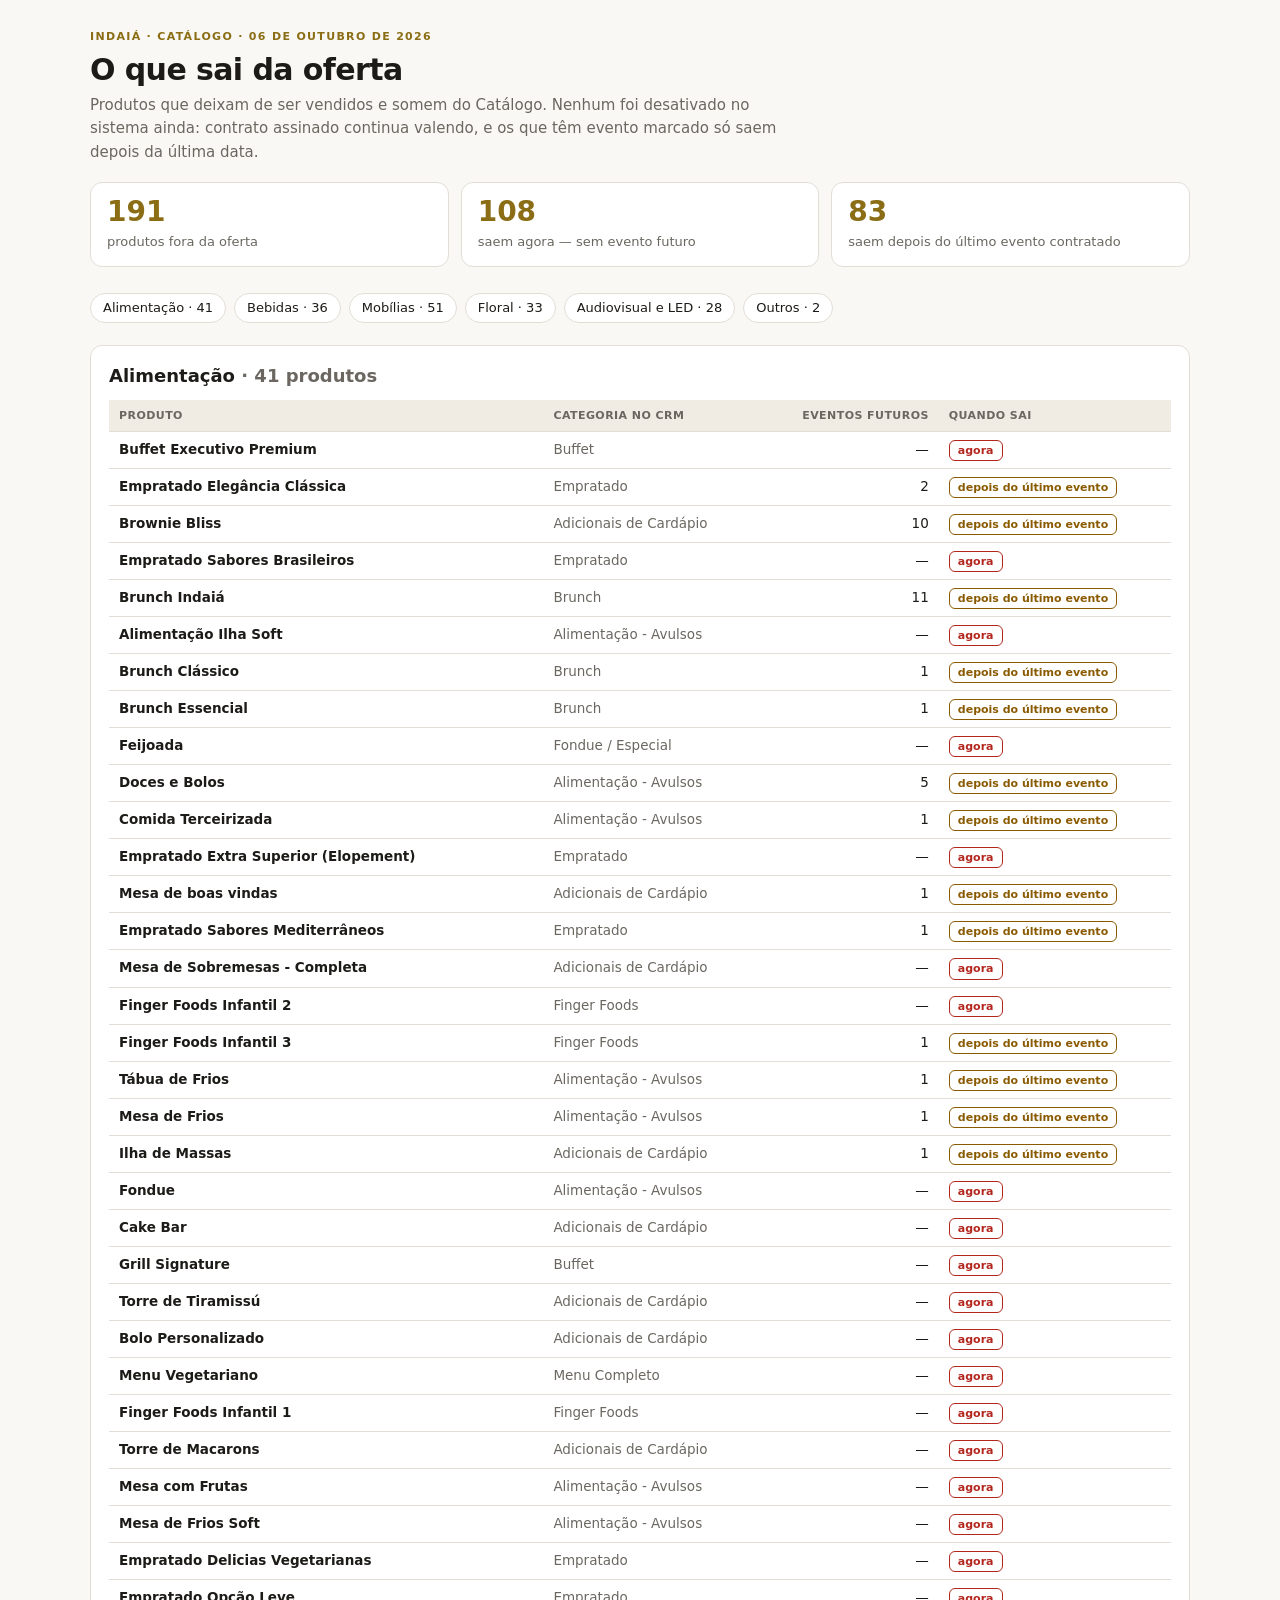
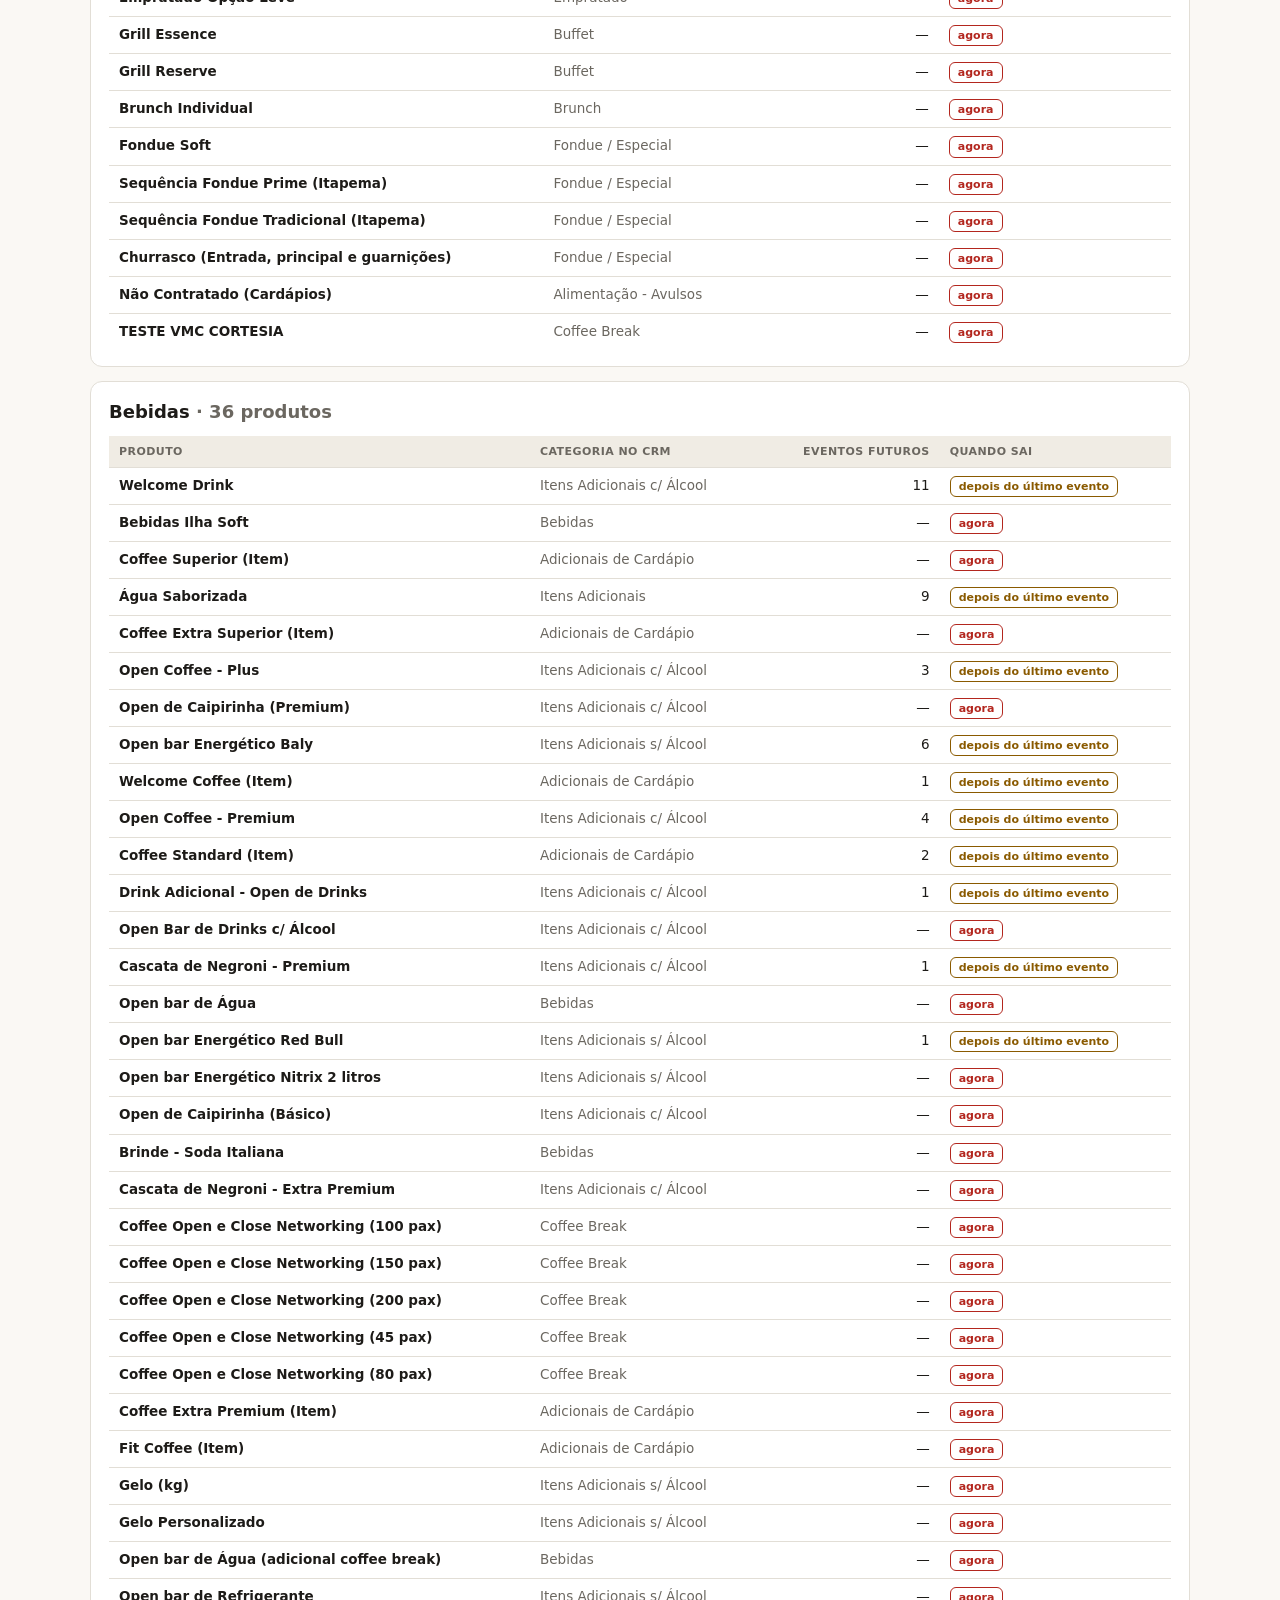
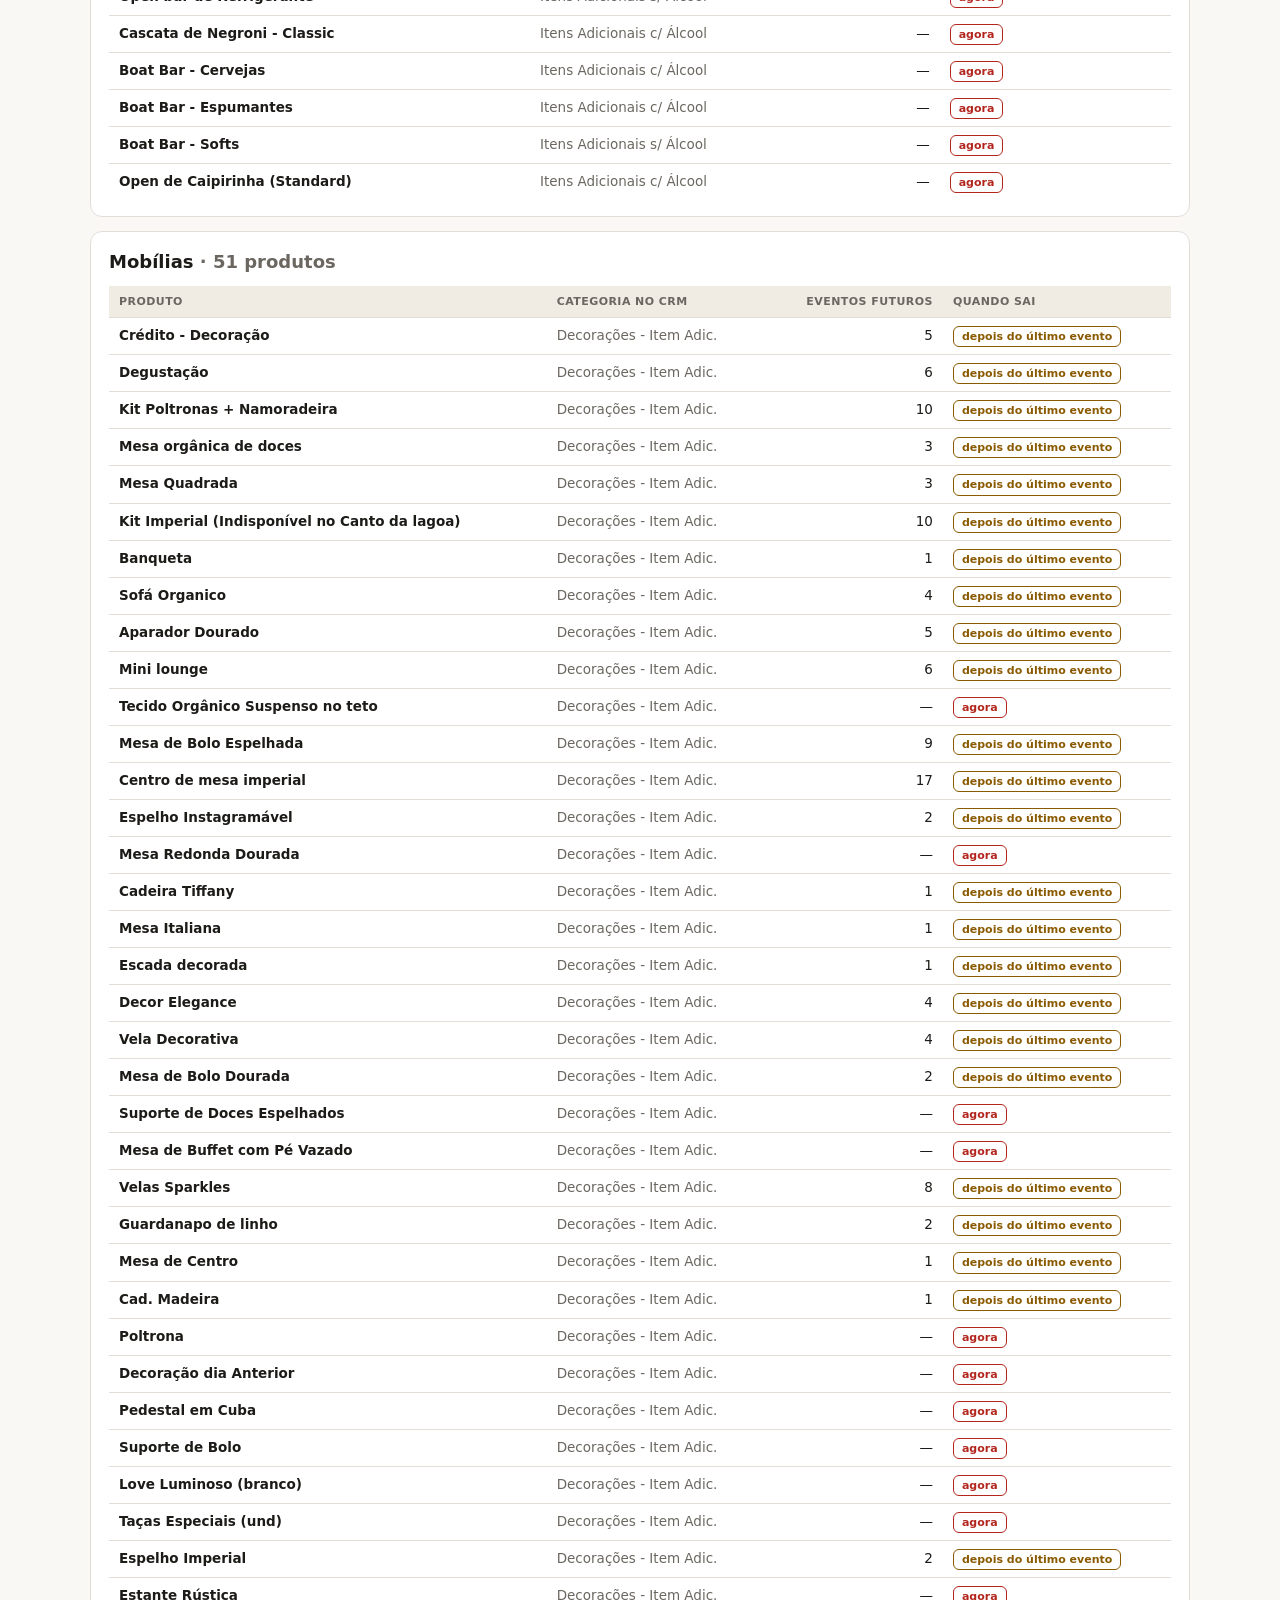
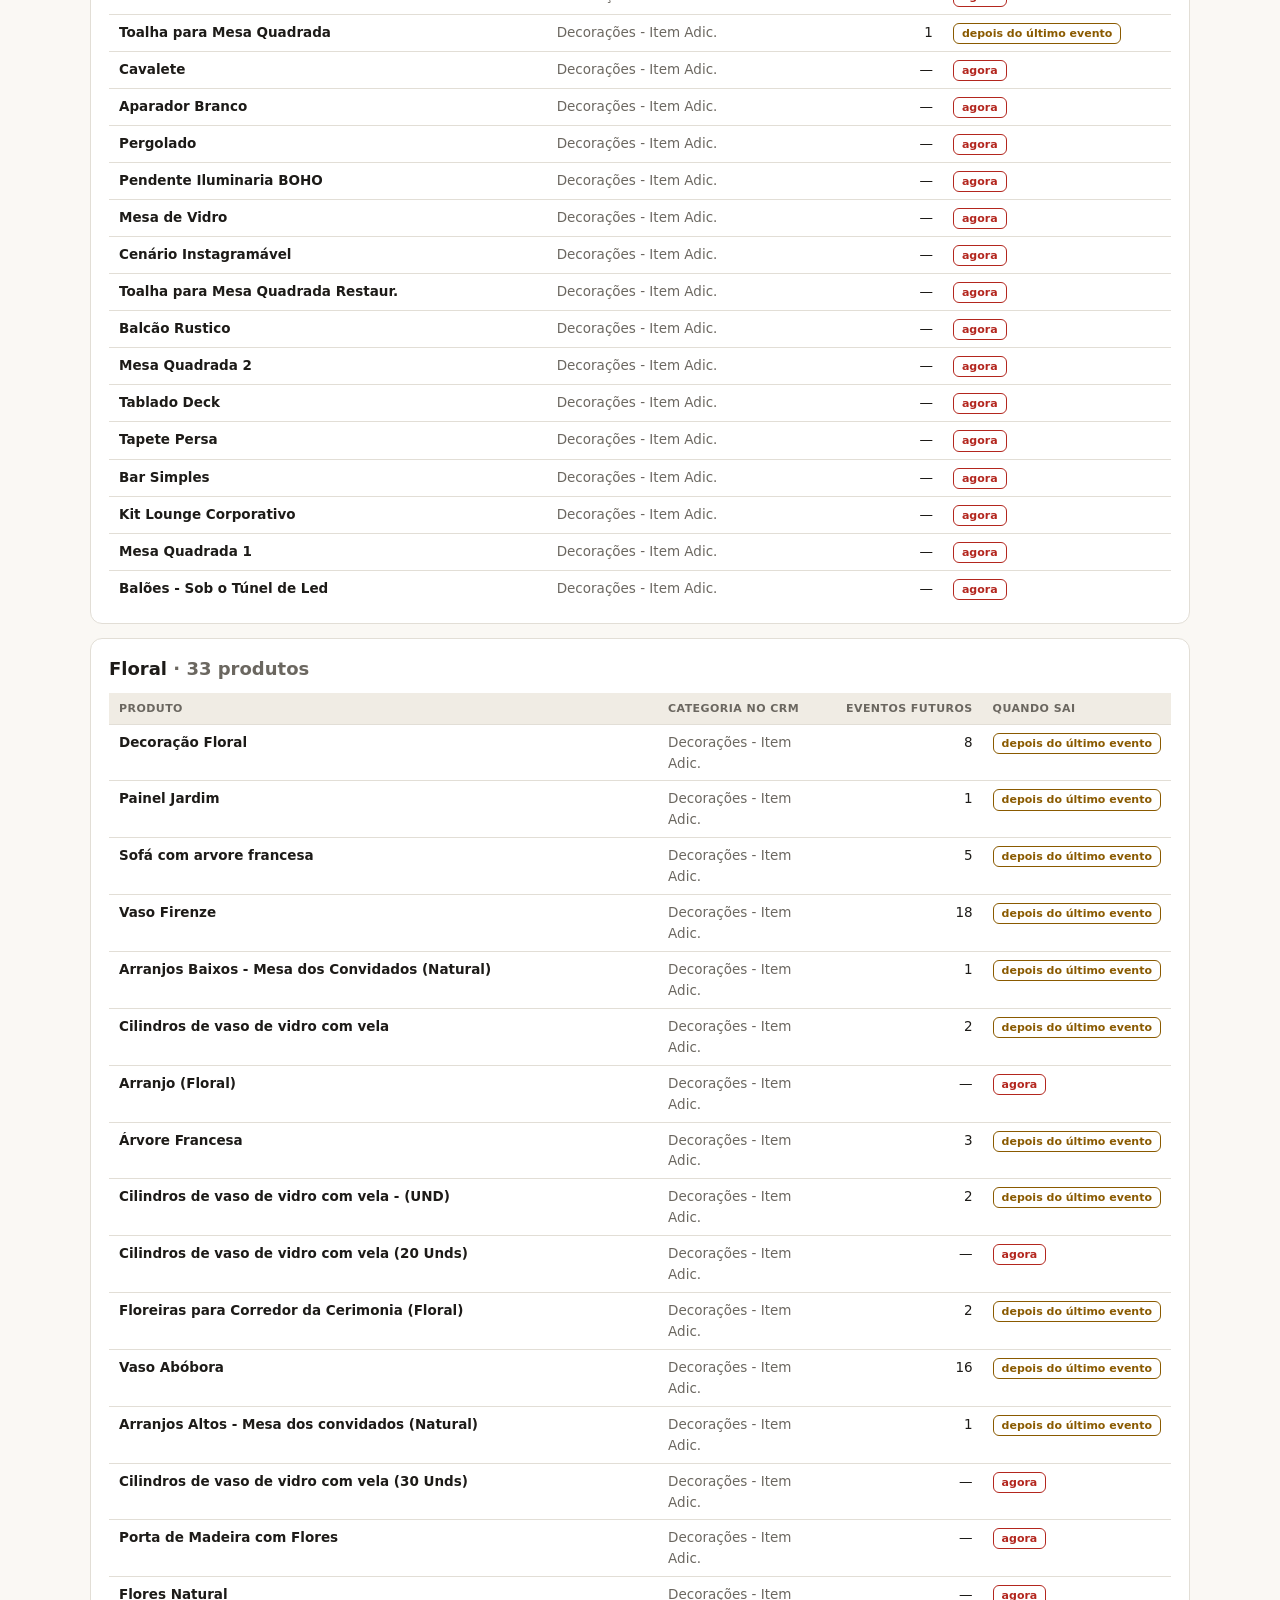
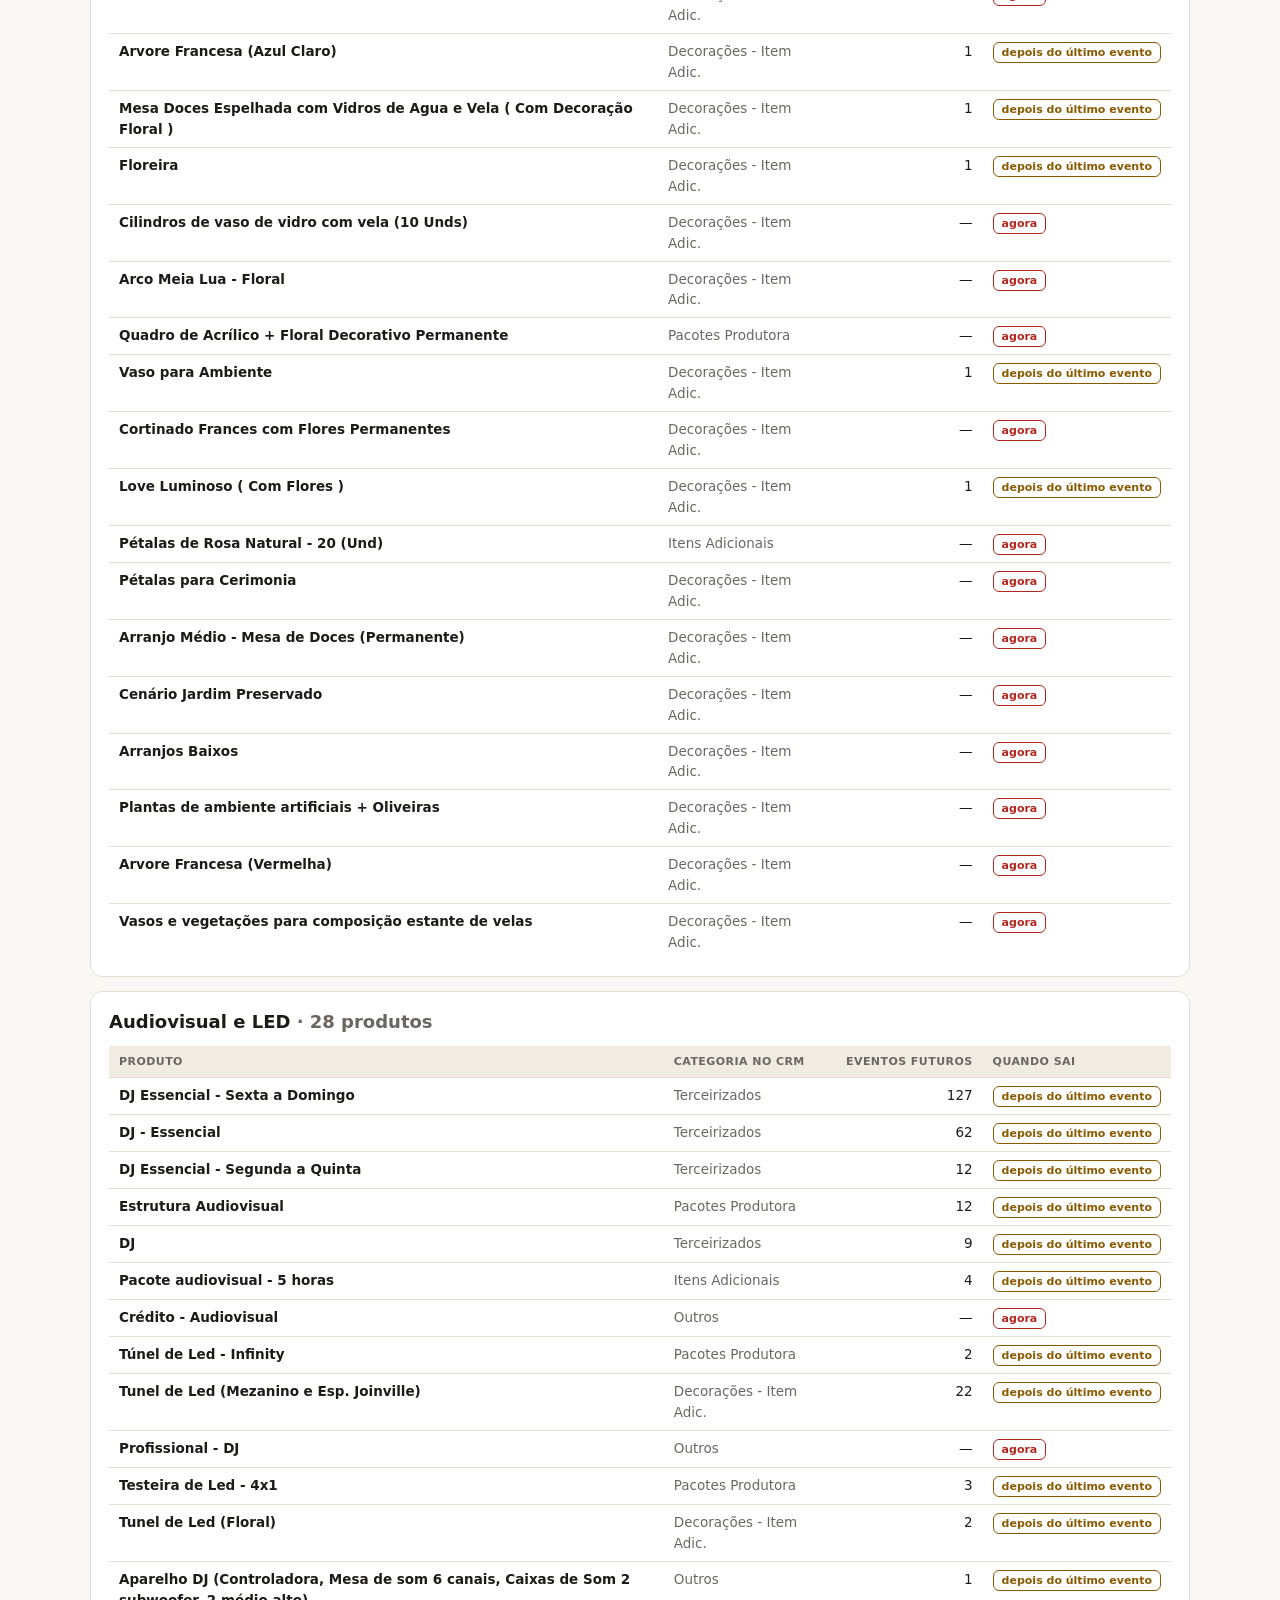
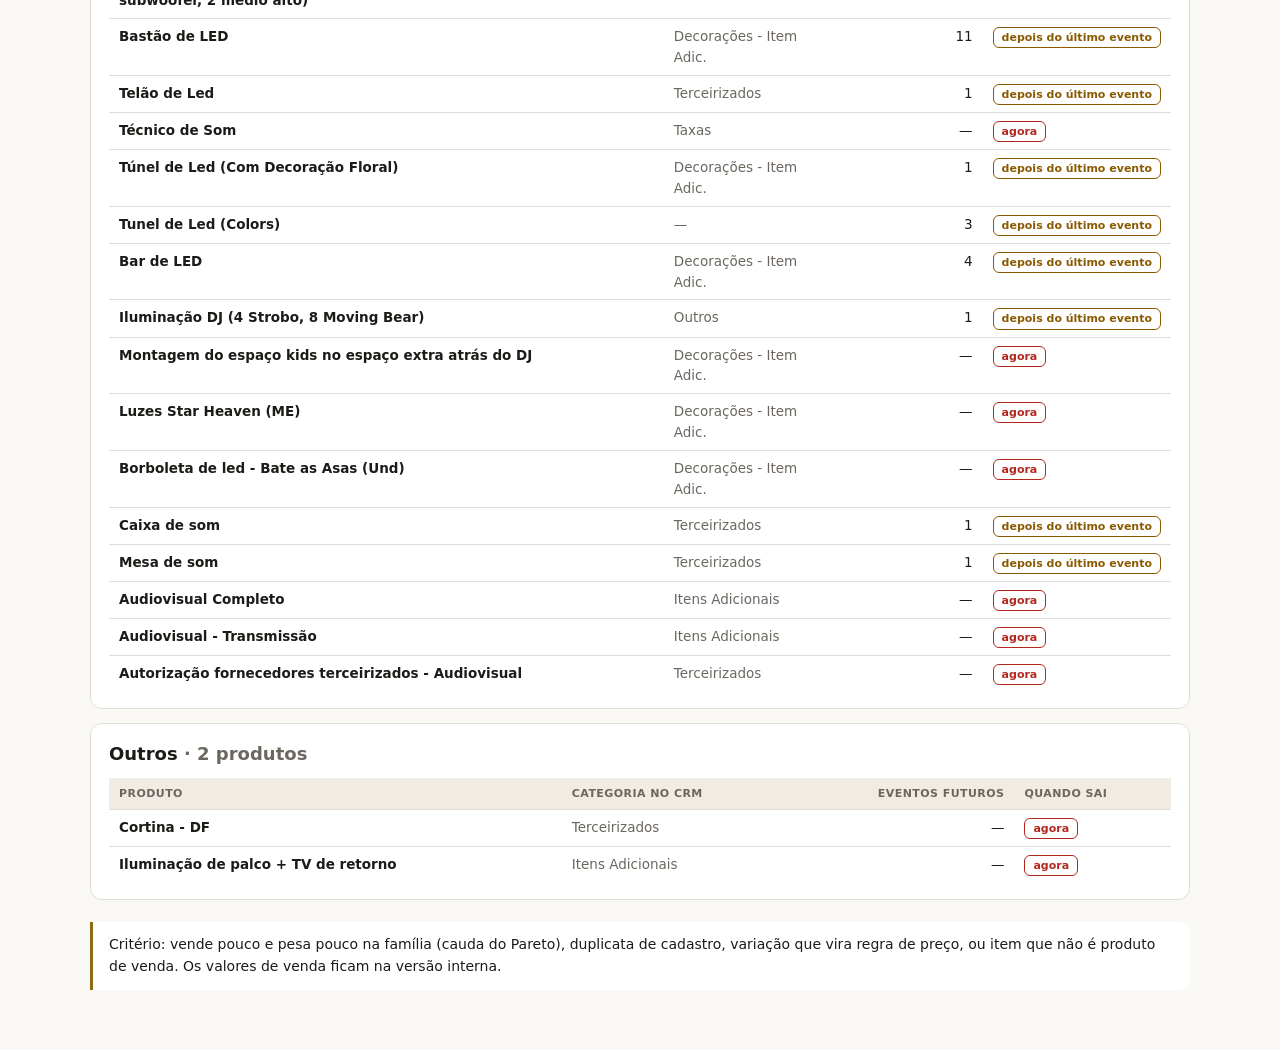
==== index.html @ bb63d17e "Redução do catálogo: lista pública dos produtos que saem da oferta Co-Authored-By: Claude Fable 5.1 " ====
<!doctype html><html lang="pt-BR"><head><meta charset="utf-8"><meta name="viewport" content="width=device-width, initial-scale=1">
<title>Redução do catálogo</title>
<meta name="description" content="Os produtos que saem da oferta do Indaiá, por família, com venda histórica e o momento da saída.">
<style>
*{box-sizing:border-box;margin:0;padding:0}
:root{--bg:#12100e;--card:#1c1a17;--ink:#f2efe9;--mute:#a49f96;--line:#33302b;--head:#252320;--ouro:#c9a227;--red:#f28b82;--amb:#f0c060}
@media (prefers-color-scheme: light){:root:not([data-theme="dark"]){--bg:#faf8f4;--card:#fff;--ink:#1d1b18;--mute:#6b6760;--line:#e2ded6;--head:#f0ece4;--ouro:#8a6d14;--red:#b3261e;--amb:#8a5a00}}
:root[data-theme="light"]{--bg:#faf8f4;--card:#fff;--ink:#1d1b18;--mute:#6b6760;--line:#e2ded6;--head:#f0ece4;--ouro:#8a6d14;--red:#b3261e;--amb:#8a5a00}
:root[data-theme="dark"]{--bg:#12100e;--card:#1c1a17;--ink:#f2efe9;--mute:#a49f96;--line:#33302b;--head:#252320;--ouro:#c9a227;--red:#f28b82;--amb:#f0c060}
body{background:var(--bg);color:var(--ink);font:15px/1.55 "Segoe UI",system-ui,sans-serif;padding:28px 16px 60px}
main{max-width:1100px;margin:0 auto}
.tag{font-size:11px;font-weight:700;letter-spacing:.12em;text-transform:uppercase;color:var(--ouro);margin-bottom:8px}
h1{font-size:30px;line-height:1.1;letter-spacing:-.02em;margin-bottom:8px}
h2{font-size:18px;margin:0 0 10px}
.sub,.mute{color:var(--mute)}.sub{font-size:15px;max-width:72ch;margin-bottom:18px}
.kpis{display:grid;gap:12px;grid-template-columns:repeat(auto-fit,minmax(160px,1fr));margin:18px 0 26px}
.kpi{background:var(--card);border:1px solid var(--line);border-radius:12px;padding:14px 16px}
.kpi .n{font-size:28px;font-weight:700;line-height:1.1;color:var(--ouro)}.kpi p{font-size:13px;color:var(--mute);margin-top:4px}
.indice{display:flex;flex-wrap:wrap;gap:8px;margin-bottom:22px}
.indice a{color:var(--ink);text-decoration:none;font-size:13px;border:1px solid var(--line);border-radius:999px;padding:4px 12px;background:var(--card)}
.indice a:hover{border-color:var(--ouro)}
.bloco{background:var(--card);border:1px solid var(--line);border-radius:12px;padding:16px 18px;margin:14px 0}
.wrap{overflow-x:auto}
table{border-collapse:collapse;width:100%;font-size:13.5px}
th,td{text-align:left;padding:7px 10px;border-bottom:1px solid var(--line);vertical-align:top}
th{background:var(--head);font-size:11px;letter-spacing:.04em;text-transform:uppercase;color:var(--mute);white-space:nowrap}
tr:last-child td{border-bottom:0}
td.n,th.n{text-align:right;font-variant-numeric:tabular-nums;white-space:nowrap}
.t{display:inline-block;font-size:11px;font-weight:700;padding:1px 8px;border-radius:6px;border:1px solid;white-space:nowrap}
.t.red{color:var(--red);border-color:var(--red)}.t.amb{color:var(--amb);border-color:var(--amb)}
.nota{margin-top:22px;padding:12px 16px;border-left:3px solid var(--ouro);background:var(--card);border-radius:0 10px 10px 0;font-size:14px}
</style></head><body><main>
<div class="tag">Indaiá · Catálogo · 06 de outubro de 2026</div>
<h1>O que sai da oferta</h1>
<p class="sub">Produtos que deixam de ser vendidos e somem do Catálogo. Nenhum foi desativado no sistema ainda: contrato assinado continua valendo, e os que têm evento marcado só saem depois da última data.</p>
<div class="kpis">
  <div class="kpi"><div class="n">191</div><p>produtos fora da oferta</p></div>
  <div class="kpi"><div class="n">108</div><p>saem agora — sem evento futuro</p></div>
  <div class="kpi"><div class="n">83</div><p>saem depois do último evento contratado</p></div>
</div>
<div class="indice"><a href="#alimentacao">Alimentação · 41</a><a href="#bebidas">Bebidas · 36</a><a href="#mobilias">Mobílias · 51</a><a href="#floral">Floral · 33</a><a href="#audiovisual-e-led">Audiovisual e LED · 28</a><a href="#outros">Outros · 2</a></div>
<section class="bloco" id="alimentacao">
    <h2>Alimentação <span class="mute">· 41 produtos</span></h2>
    <div class="wrap"><table><thead><tr><th>Produto</th><th>Categoria no CRM</th><th class="n">Eventos futuros</th><th>Quando sai</th></tr></thead><tbody>
    <tr><td><b>Buffet Executivo Premium</b></td><td class="mute">Buffet</td><td class="n">—</td><td><span class="t red">agora</span></td></tr><tr><td><b>Empratado Elegância Clássica</b></td><td class="mute">Empratado</td><td class="n">2</td><td><span class="t amb">depois do último evento</span></td></tr><tr><td><b>Brownie Bliss</b></td><td class="mute">Adicionais de Cardápio</td><td class="n">10</td><td><span class="t amb">depois do último evento</span></td></tr><tr><td><b>Empratado Sabores Brasileiros</b></td><td class="mute">Empratado</td><td class="n">—</td><td><span class="t red">agora</span></td></tr><tr><td><b>Brunch Indaiá</b></td><td class="mute">Brunch</td><td class="n">11</td><td><span class="t amb">depois do último evento</span></td></tr><tr><td><b>Alimentação Ilha Soft</b></td><td class="mute">Alimentação - Avulsos</td><td class="n">—</td><td><span class="t red">agora</span></td></tr><tr><td><b>Brunch Clássico</b></td><td class="mute">Brunch</td><td class="n">1</td><td><span class="t amb">depois do último evento</span></td></tr><tr><td><b>Brunch Essencial</b></td><td class="mute">Brunch</td><td class="n">1</td><td><span class="t amb">depois do último evento</span></td></tr><tr><td><b>Feijoada</b></td><td class="mute">Fondue / Especial</td><td class="n">—</td><td><span class="t red">agora</span></td></tr><tr><td><b>Doces e Bolos</b></td><td class="mute">Alimentação - Avulsos</td><td class="n">5</td><td><span class="t amb">depois do último evento</span></td></tr><tr><td><b>Comida Terceirizada</b></td><td class="mute">Alimentação - Avulsos</td><td class="n">1</td><td><span class="t amb">depois do último evento</span></td></tr><tr><td><b>Empratado Extra Superior (Elopement)</b></td><td class="mute">Empratado</td><td class="n">—</td><td><span class="t red">agora</span></td></tr><tr><td><b>Mesa de boas vindas</b></td><td class="mute">Adicionais de Cardápio</td><td class="n">1</td><td><span class="t amb">depois do último evento</span></td></tr><tr><td><b>Empratado Sabores Mediterrâneos</b></td><td class="mute">Empratado</td><td class="n">1</td><td><span class="t amb">depois do último evento</span></td></tr><tr><td><b>Mesa de Sobremesas - Completa</b></td><td class="mute">Adicionais de Cardápio</td><td class="n">—</td><td><span class="t red">agora</span></td></tr><tr><td><b>Finger Foods Infantil 2</b></td><td class="mute">Finger Foods</td><td class="n">—</td><td><span class="t red">agora</span></td></tr><tr><td><b>Finger Foods Infantil 3</b></td><td class="mute">Finger Foods</td><td class="n">1</td><td><span class="t amb">depois do último evento</span></td></tr><tr><td><b>Tábua de Frios</b></td><td class="mute">Alimentação - Avulsos</td><td class="n">1</td><td><span class="t amb">depois do último evento</span></td></tr><tr><td><b>Mesa de Frios</b></td><td class="mute">Alimentação - Avulsos</td><td class="n">1</td><td><span class="t amb">depois do último evento</span></td></tr><tr><td><b>Ilha de Massas</b></td><td class="mute">Adicionais de Cardápio</td><td class="n">1</td><td><span class="t amb">depois do último evento</span></td></tr><tr><td><b>Fondue</b></td><td class="mute">Alimentação - Avulsos</td><td class="n">—</td><td><span class="t red">agora</span></td></tr><tr><td><b>Cake Bar</b></td><td class="mute">Adicionais de Cardápio</td><td class="n">—</td><td><span class="t red">agora</span></td></tr><tr><td><b>Grill Signature</b></td><td class="mute">Buffet</td><td class="n">—</td><td><span class="t red">agora</span></td></tr><tr><td><b>Torre de Tiramissú</b></td><td class="mute">Adicionais de Cardápio</td><td class="n">—</td><td><span class="t red">agora</span></td></tr><tr><td><b>Bolo Personalizado</b></td><td class="mute">Adicionais de Cardápio</td><td class="n">—</td><td><span class="t red">agora</span></td></tr><tr><td><b>Menu Vegetariano</b></td><td class="mute">Menu Completo</td><td class="n">—</td><td><span class="t red">agora</span></td></tr><tr><td><b>Finger Foods Infantil 1</b></td><td class="mute">Finger Foods</td><td class="n">—</td><td><span class="t red">agora</span></td></tr><tr><td><b>Torre de Macarons</b></td><td class="mute">Adicionais de Cardápio</td><td class="n">—</td><td><span class="t red">agora</span></td></tr><tr><td><b>Mesa com Frutas</b></td><td class="mute">Alimentação - Avulsos</td><td class="n">—</td><td><span class="t red">agora</span></td></tr><tr><td><b>Mesa de Frios Soft</b></td><td class="mute">Alimentação - Avulsos</td><td class="n">—</td><td><span class="t red">agora</span></td></tr><tr><td><b>Empratado Delicias Vegetarianas</b></td><td class="mute">Empratado</td><td class="n">—</td><td><span class="t red">agora</span></td></tr><tr><td><b>Empratado Opção Leve</b></td><td class="mute">Empratado</td><td class="n">—</td><td><span class="t red">agora</span></td></tr><tr><td><b>Grill Essence</b></td><td class="mute">Buffet</td><td class="n">—</td><td><span class="t red">agora</span></td></tr><tr><td><b>Grill Reserve</b></td><td class="mute">Buffet</td><td class="n">—</td><td><span class="t red">agora</span></td></tr><tr><td><b>Brunch Individual</b></td><td class="mute">Brunch</td><td class="n">—</td><td><span class="t red">agora</span></td></tr><tr><td><b>Fondue Soft</b></td><td class="mute">Fondue / Especial</td><td class="n">—</td><td><span class="t red">agora</span></td></tr><tr><td><b>Sequência Fondue Prime (Itapema)</b></td><td class="mute">Fondue / Especial</td><td class="n">—</td><td><span class="t red">agora</span></td></tr><tr><td><b>Sequência Fondue Tradicional (Itapema)</b></td><td class="mute">Fondue / Especial</td><td class="n">—</td><td><span class="t red">agora</span></td></tr><tr><td><b>Churrasco (Entrada, principal e guarnições)</b></td><td class="mute">Fondue / Especial</td><td class="n">—</td><td><span class="t red">agora</span></td></tr><tr><td><b>Não Contratado (Cardápios)</b></td><td class="mute">Alimentação - Avulsos</td><td class="n">—</td><td><span class="t red">agora</span></td></tr><tr><td><b>TESTE VMC CORTESIA</b></td><td class="mute">Coffee Break</td><td class="n">—</td><td><span class="t red">agora</span></td></tr>
    </tbody></table></div></section><section class="bloco" id="bebidas">
    <h2>Bebidas <span class="mute">· 36 produtos</span></h2>
    <div class="wrap"><table><thead><tr><th>Produto</th><th>Categoria no CRM</th><th class="n">Eventos futuros</th><th>Quando sai</th></tr></thead><tbody>
    <tr><td><b>Welcome Drink</b></td><td class="mute">Itens Adicionais c/ Álcool</td><td class="n">11</td><td><span class="t amb">depois do último evento</span></td></tr><tr><td><b>Bebidas Ilha Soft</b></td><td class="mute">Bebidas</td><td class="n">—</td><td><span class="t red">agora</span></td></tr><tr><td><b>Coffee Superior (Item)</b></td><td class="mute">Adicionais de Cardápio</td><td class="n">—</td><td><span class="t red">agora</span></td></tr><tr><td><b>Água Saborizada</b></td><td class="mute">Itens Adicionais</td><td class="n">9</td><td><span class="t amb">depois do último evento</span></td></tr><tr><td><b>Coffee Extra Superior (Item)</b></td><td class="mute">Adicionais de Cardápio</td><td class="n">—</td><td><span class="t red">agora</span></td></tr><tr><td><b>Open Coffee - Plus</b></td><td class="mute">Itens Adicionais c/ Álcool</td><td class="n">3</td><td><span class="t amb">depois do último evento</span></td></tr><tr><td><b>Open de Caipirinha (Premium)</b></td><td class="mute">Itens Adicionais c/ Álcool</td><td class="n">—</td><td><span class="t red">agora</span></td></tr><tr><td><b>Open bar Energético Baly</b></td><td class="mute">Itens Adicionais s/ Álcool</td><td class="n">6</td><td><span class="t amb">depois do último evento</span></td></tr><tr><td><b>Welcome Coffee (Item)</b></td><td class="mute">Adicionais de Cardápio</td><td class="n">1</td><td><span class="t amb">depois do último evento</span></td></tr><tr><td><b>Open Coffee - Premium</b></td><td class="mute">Itens Adicionais c/ Álcool</td><td class="n">4</td><td><span class="t amb">depois do último evento</span></td></tr><tr><td><b>Coffee Standard (Item)</b></td><td class="mute">Adicionais de Cardápio</td><td class="n">2</td><td><span class="t amb">depois do último evento</span></td></tr><tr><td><b>Drink Adicional - Open de Drinks</b></td><td class="mute">Itens Adicionais c/ Álcool</td><td class="n">1</td><td><span class="t amb">depois do último evento</span></td></tr><tr><td><b>Open Bar de Drinks c/ Álcool</b></td><td class="mute">Itens Adicionais c/ Álcool</td><td class="n">—</td><td><span class="t red">agora</span></td></tr><tr><td><b>Cascata de Negroni - Premium</b></td><td class="mute">Itens Adicionais c/ Álcool</td><td class="n">1</td><td><span class="t amb">depois do último evento</span></td></tr><tr><td><b>Open bar de Água</b></td><td class="mute">Bebidas</td><td class="n">—</td><td><span class="t red">agora</span></td></tr><tr><td><b>Open bar Energético Red Bull</b></td><td class="mute">Itens Adicionais s/ Álcool</td><td class="n">1</td><td><span class="t amb">depois do último evento</span></td></tr><tr><td><b>Open bar Energético Nitrix 2 litros</b></td><td class="mute">Itens Adicionais s/ Álcool</td><td class="n">—</td><td><span class="t red">agora</span></td></tr><tr><td><b>Open de Caipirinha (Básico)</b></td><td class="mute">Itens Adicionais c/ Álcool</td><td class="n">—</td><td><span class="t red">agora</span></td></tr><tr><td><b>Brinde - Soda Italiana</b></td><td class="mute">Bebidas</td><td class="n">—</td><td><span class="t red">agora</span></td></tr><tr><td><b>Cascata de Negroni - Extra Premium</b></td><td class="mute">Itens Adicionais c/ Álcool</td><td class="n">—</td><td><span class="t red">agora</span></td></tr><tr><td><b>Coffee Open e Close Networking (100 pax)</b></td><td class="mute">Coffee Break</td><td class="n">—</td><td><span class="t red">agora</span></td></tr><tr><td><b>Coffee Open e Close Networking (150 pax)</b></td><td class="mute">Coffee Break</td><td class="n">—</td><td><span class="t red">agora</span></td></tr><tr><td><b>Coffee Open e Close Networking (200 pax)</b></td><td class="mute">Coffee Break</td><td class="n">—</td><td><span class="t red">agora</span></td></tr><tr><td><b>Coffee Open e Close Networking (45 pax)</b></td><td class="mute">Coffee Break</td><td class="n">—</td><td><span class="t red">agora</span></td></tr><tr><td><b>Coffee Open e Close Networking (80 pax)</b></td><td class="mute">Coffee Break</td><td class="n">—</td><td><span class="t red">agora</span></td></tr><tr><td><b>Coffee Extra Premium (Item)</b></td><td class="mute">Adicionais de Cardápio</td><td class="n">—</td><td><span class="t red">agora</span></td></tr><tr><td><b>Fit Coffee (Item)</b></td><td class="mute">Adicionais de Cardápio</td><td class="n">—</td><td><span class="t red">agora</span></td></tr><tr><td><b>Gelo (kg)</b></td><td class="mute">Itens Adicionais s/ Álcool</td><td class="n">—</td><td><span class="t red">agora</span></td></tr><tr><td><b>Gelo Personalizado</b></td><td class="mute">Itens Adicionais s/ Álcool</td><td class="n">—</td><td><span class="t red">agora</span></td></tr><tr><td><b>Open bar de Água (adicional coffee break)</b></td><td class="mute">Bebidas</td><td class="n">—</td><td><span class="t red">agora</span></td></tr><tr><td><b>Open bar de Refrigerante</b></td><td class="mute">Itens Adicionais s/ Álcool</td><td class="n">—</td><td><span class="t red">agora</span></td></tr><tr><td><b>Cascata de Negroni - Classic</b></td><td class="mute">Itens Adicionais c/ Álcool</td><td class="n">—</td><td><span class="t red">agora</span></td></tr><tr><td><b>Boat Bar - Cervejas</b></td><td class="mute">Itens Adicionais c/ Álcool</td><td class="n">—</td><td><span class="t red">agora</span></td></tr><tr><td><b>Boat Bar - Espumantes</b></td><td class="mute">Itens Adicionais c/ Álcool</td><td class="n">—</td><td><span class="t red">agora</span></td></tr><tr><td><b>Boat Bar - Softs</b></td><td class="mute">Itens Adicionais s/ Álcool</td><td class="n">—</td><td><span class="t red">agora</span></td></tr><tr><td><b>Open de Caipirinha (Standard)</b></td><td class="mute">Itens Adicionais c/ Álcool</td><td class="n">—</td><td><span class="t red">agora</span></td></tr>
    </tbody></table></div></section><section class="bloco" id="mobilias">
    <h2>Mobílias <span class="mute">· 51 produtos</span></h2>
    <div class="wrap"><table><thead><tr><th>Produto</th><th>Categoria no CRM</th><th class="n">Eventos futuros</th><th>Quando sai</th></tr></thead><tbody>
    <tr><td><b>Crédito - Decoração</b></td><td class="mute">Decorações - Item Adic.</td><td class="n">5</td><td><span class="t amb">depois do último evento</span></td></tr><tr><td><b>Degustação</b></td><td class="mute">Decorações - Item Adic.</td><td class="n">6</td><td><span class="t amb">depois do último evento</span></td></tr><tr><td><b>Kit Poltronas + Namoradeira</b></td><td class="mute">Decorações - Item Adic.</td><td class="n">10</td><td><span class="t amb">depois do último evento</span></td></tr><tr><td><b>Mesa orgânica de doces</b></td><td class="mute">Decorações - Item Adic.</td><td class="n">3</td><td><span class="t amb">depois do último evento</span></td></tr><tr><td><b>Mesa Quadrada</b></td><td class="mute">Decorações - Item Adic.</td><td class="n">3</td><td><span class="t amb">depois do último evento</span></td></tr><tr><td><b>Kit Imperial (Indisponível no Canto da lagoa)</b></td><td class="mute">Decorações - Item Adic.</td><td class="n">10</td><td><span class="t amb">depois do último evento</span></td></tr><tr><td><b>Banqueta</b></td><td class="mute">Decorações - Item Adic.</td><td class="n">1</td><td><span class="t amb">depois do último evento</span></td></tr><tr><td><b>Sofá Organico</b></td><td class="mute">Decorações - Item Adic.</td><td class="n">4</td><td><span class="t amb">depois do último evento</span></td></tr><tr><td><b>Aparador Dourado</b></td><td class="mute">Decorações - Item Adic.</td><td class="n">5</td><td><span class="t amb">depois do último evento</span></td></tr><tr><td><b>Mini lounge</b></td><td class="mute">Decorações - Item Adic.</td><td class="n">6</td><td><span class="t amb">depois do último evento</span></td></tr><tr><td><b>Tecido Orgânico Suspenso no teto</b></td><td class="mute">Decorações - Item Adic.</td><td class="n">—</td><td><span class="t red">agora</span></td></tr><tr><td><b>Mesa de Bolo Espelhada</b></td><td class="mute">Decorações - Item Adic.</td><td class="n">9</td><td><span class="t amb">depois do último evento</span></td></tr><tr><td><b>Centro de mesa imperial</b></td><td class="mute">Decorações - Item Adic.</td><td class="n">17</td><td><span class="t amb">depois do último evento</span></td></tr><tr><td><b>Espelho Instagramável</b></td><td class="mute">Decorações - Item Adic.</td><td class="n">2</td><td><span class="t amb">depois do último evento</span></td></tr><tr><td><b>Mesa Redonda Dourada</b></td><td class="mute">Decorações - Item Adic.</td><td class="n">—</td><td><span class="t red">agora</span></td></tr><tr><td><b>Cadeira Tiffany</b></td><td class="mute">Decorações - Item Adic.</td><td class="n">1</td><td><span class="t amb">depois do último evento</span></td></tr><tr><td><b>Mesa Italiana</b></td><td class="mute">Decorações - Item Adic.</td><td class="n">1</td><td><span class="t amb">depois do último evento</span></td></tr><tr><td><b>Escada decorada</b></td><td class="mute">Decorações - Item Adic.</td><td class="n">1</td><td><span class="t amb">depois do último evento</span></td></tr><tr><td><b>Decor Elegance</b></td><td class="mute">Decorações - Item Adic.</td><td class="n">4</td><td><span class="t amb">depois do último evento</span></td></tr><tr><td><b>Vela Decorativa</b></td><td class="mute">Decorações - Item Adic.</td><td class="n">4</td><td><span class="t amb">depois do último evento</span></td></tr><tr><td><b>Mesa de Bolo Dourada</b></td><td class="mute">Decorações - Item Adic.</td><td class="n">2</td><td><span class="t amb">depois do último evento</span></td></tr><tr><td><b>Suporte de Doces Espelhados</b></td><td class="mute">Decorações - Item Adic.</td><td class="n">—</td><td><span class="t red">agora</span></td></tr><tr><td><b>Mesa de Buffet com Pé Vazado</b></td><td class="mute">Decorações - Item Adic.</td><td class="n">—</td><td><span class="t red">agora</span></td></tr><tr><td><b>Velas Sparkles</b></td><td class="mute">Decorações - Item Adic.</td><td class="n">8</td><td><span class="t amb">depois do último evento</span></td></tr><tr><td><b>Guardanapo de linho</b></td><td class="mute">Decorações - Item Adic.</td><td class="n">2</td><td><span class="t amb">depois do último evento</span></td></tr><tr><td><b>Mesa de Centro</b></td><td class="mute">Decorações - Item Adic.</td><td class="n">1</td><td><span class="t amb">depois do último evento</span></td></tr><tr><td><b>Cad. Madeira</b></td><td class="mute">Decorações - Item Adic.</td><td class="n">1</td><td><span class="t amb">depois do último evento</span></td></tr><tr><td><b>Poltrona</b></td><td class="mute">Decorações - Item Adic.</td><td class="n">—</td><td><span class="t red">agora</span></td></tr><tr><td><b>Decoração dia Anterior</b></td><td class="mute">Decorações - Item Adic.</td><td class="n">—</td><td><span class="t red">agora</span></td></tr><tr><td><b>Pedestal em Cuba</b></td><td class="mute">Decorações - Item Adic.</td><td class="n">—</td><td><span class="t red">agora</span></td></tr><tr><td><b>Suporte de Bolo</b></td><td class="mute">Decorações - Item Adic.</td><td class="n">—</td><td><span class="t red">agora</span></td></tr><tr><td><b>Love Luminoso (branco)</b></td><td class="mute">Decorações - Item Adic.</td><td class="n">—</td><td><span class="t red">agora</span></td></tr><tr><td><b>Taças Especiais (und)</b></td><td class="mute">Decorações - Item Adic.</td><td class="n">—</td><td><span class="t red">agora</span></td></tr><tr><td><b>Espelho Imperial</b></td><td class="mute">Decorações - Item Adic.</td><td class="n">2</td><td><span class="t amb">depois do último evento</span></td></tr><tr><td><b>Estante Rústica</b></td><td class="mute">Decorações - Item Adic.</td><td class="n">—</td><td><span class="t red">agora</span></td></tr><tr><td><b>Toalha para Mesa Quadrada</b></td><td class="mute">Decorações - Item Adic.</td><td class="n">1</td><td><span class="t amb">depois do último evento</span></td></tr><tr><td><b>Cavalete</b></td><td class="mute">Decorações - Item Adic.</td><td class="n">—</td><td><span class="t red">agora</span></td></tr><tr><td><b>Aparador Branco</b></td><td class="mute">Decorações - Item Adic.</td><td class="n">—</td><td><span class="t red">agora</span></td></tr><tr><td><b>Pergolado</b></td><td class="mute">Decorações - Item Adic.</td><td class="n">—</td><td><span class="t red">agora</span></td></tr><tr><td><b>Pendente Iluminaria BOHO</b></td><td class="mute">Decorações - Item Adic.</td><td class="n">—</td><td><span class="t red">agora</span></td></tr><tr><td><b>Mesa de Vidro</b></td><td class="mute">Decorações - Item Adic.</td><td class="n">—</td><td><span class="t red">agora</span></td></tr><tr><td><b>Cenário Instagramável</b></td><td class="mute">Decorações - Item Adic.</td><td class="n">—</td><td><span class="t red">agora</span></td></tr><tr><td><b>Toalha para Mesa Quadrada Restaur.</b></td><td class="mute">Decorações - Item Adic.</td><td class="n">—</td><td><span class="t red">agora</span></td></tr><tr><td><b>Balcão Rustico</b></td><td class="mute">Decorações - Item Adic.</td><td class="n">—</td><td><span class="t red">agora</span></td></tr><tr><td><b>Mesa Quadrada 2</b></td><td class="mute">Decorações - Item Adic.</td><td class="n">—</td><td><span class="t red">agora</span></td></tr><tr><td><b>Tablado Deck</b></td><td class="mute">Decorações - Item Adic.</td><td class="n">—</td><td><span class="t red">agora</span></td></tr><tr><td><b>Tapete Persa</b></td><td class="mute">Decorações - Item Adic.</td><td class="n">—</td><td><span class="t red">agora</span></td></tr><tr><td><b>Bar Simples</b></td><td class="mute">Decorações - Item Adic.</td><td class="n">—</td><td><span class="t red">agora</span></td></tr><tr><td><b>Kit Lounge Corporativo</b></td><td class="mute">Decorações - Item Adic.</td><td class="n">—</td><td><span class="t red">agora</span></td></tr><tr><td><b>Mesa Quadrada 1</b></td><td class="mute">Decorações - Item Adic.</td><td class="n">—</td><td><span class="t red">agora</span></td></tr><tr><td><b>Balões - Sob o Túnel de Led</b></td><td class="mute">Decorações - Item Adic.</td><td class="n">—</td><td><span class="t red">agora</span></td></tr>
    </tbody></table></div></section><section class="bloco" id="floral">
    <h2>Floral <span class="mute">· 33 produtos</span></h2>
    <div class="wrap"><table><thead><tr><th>Produto</th><th>Categoria no CRM</th><th class="n">Eventos futuros</th><th>Quando sai</th></tr></thead><tbody>
    <tr><td><b>Decoração Floral</b></td><td class="mute">Decorações - Item Adic.</td><td class="n">8</td><td><span class="t amb">depois do último evento</span></td></tr><tr><td><b>Painel Jardim</b></td><td class="mute">Decorações - Item Adic.</td><td class="n">1</td><td><span class="t amb">depois do último evento</span></td></tr><tr><td><b>Sofá com arvore francesa</b></td><td class="mute">Decorações - Item Adic.</td><td class="n">5</td><td><span class="t amb">depois do último evento</span></td></tr><tr><td><b>Vaso Firenze</b></td><td class="mute">Decorações - Item Adic.</td><td class="n">18</td><td><span class="t amb">depois do último evento</span></td></tr><tr><td><b>Arranjos Baixos - Mesa dos Convidados (Natural)</b></td><td class="mute">Decorações - Item Adic.</td><td class="n">1</td><td><span class="t amb">depois do último evento</span></td></tr><tr><td><b>Cilindros de vaso de vidro com vela</b></td><td class="mute">Decorações - Item Adic.</td><td class="n">2</td><td><span class="t amb">depois do último evento</span></td></tr><tr><td><b>Arranjo (Floral)</b></td><td class="mute">Decorações - Item Adic.</td><td class="n">—</td><td><span class="t red">agora</span></td></tr><tr><td><b>Árvore Francesa</b></td><td class="mute">Decorações - Item Adic.</td><td class="n">3</td><td><span class="t amb">depois do último evento</span></td></tr><tr><td><b>Cilindros de vaso de vidro com vela - (UND)</b></td><td class="mute">Decorações - Item Adic.</td><td class="n">2</td><td><span class="t amb">depois do último evento</span></td></tr><tr><td><b>Cilindros de vaso de vidro com vela (20 Unds)</b></td><td class="mute">Decorações - Item Adic.</td><td class="n">—</td><td><span class="t red">agora</span></td></tr><tr><td><b>Floreiras para Corredor da Cerimonia (Floral)</b></td><td class="mute">Decorações - Item Adic.</td><td class="n">2</td><td><span class="t amb">depois do último evento</span></td></tr><tr><td><b>Vaso Abóbora</b></td><td class="mute">Decorações - Item Adic.</td><td class="n">16</td><td><span class="t amb">depois do último evento</span></td></tr><tr><td><b>Arranjos Altos - Mesa dos convidados (Natural)</b></td><td class="mute">Decorações - Item Adic.</td><td class="n">1</td><td><span class="t amb">depois do último evento</span></td></tr><tr><td><b>Cilindros de vaso de vidro com vela (30 Unds)</b></td><td class="mute">Decorações - Item Adic.</td><td class="n">—</td><td><span class="t red">agora</span></td></tr><tr><td><b>Porta de Madeira com Flores</b></td><td class="mute">Decorações - Item Adic.</td><td class="n">—</td><td><span class="t red">agora</span></td></tr><tr><td><b>Flores Natural</b></td><td class="mute">Decorações - Item Adic.</td><td class="n">—</td><td><span class="t red">agora</span></td></tr><tr><td><b>Arvore Francesa (Azul Claro)</b></td><td class="mute">Decorações - Item Adic.</td><td class="n">1</td><td><span class="t amb">depois do último evento</span></td></tr><tr><td><b>Mesa Doces Espelhada com Vidros de Agua e Vela ( Com Decoração Floral )</b></td><td class="mute">Decorações - Item Adic.</td><td class="n">1</td><td><span class="t amb">depois do último evento</span></td></tr><tr><td><b>Floreira</b></td><td class="mute">Decorações - Item Adic.</td><td class="n">1</td><td><span class="t amb">depois do último evento</span></td></tr><tr><td><b>Cilindros de vaso de vidro com vela (10 Unds)</b></td><td class="mute">Decorações - Item Adic.</td><td class="n">—</td><td><span class="t red">agora</span></td></tr><tr><td><b>Arco Meia Lua - Floral</b></td><td class="mute">Decorações - Item Adic.</td><td class="n">—</td><td><span class="t red">agora</span></td></tr><tr><td><b>Quadro de Acrílico + Floral Decorativo Permanente</b></td><td class="mute">Pacotes Produtora</td><td class="n">—</td><td><span class="t red">agora</span></td></tr><tr><td><b>Vaso para Ambiente</b></td><td class="mute">Decorações - Item Adic.</td><td class="n">1</td><td><span class="t amb">depois do último evento</span></td></tr><tr><td><b>Cortinado Frances com Flores Permanentes</b></td><td class="mute">Decorações - Item Adic.</td><td class="n">—</td><td><span class="t red">agora</span></td></tr><tr><td><b>Love Luminoso ( Com Flores )</b></td><td class="mute">Decorações - Item Adic.</td><td class="n">1</td><td><span class="t amb">depois do último evento</span></td></tr><tr><td><b>Pétalas de Rosa Natural - 20 (Und)</b></td><td class="mute">Itens Adicionais</td><td class="n">—</td><td><span class="t red">agora</span></td></tr><tr><td><b>Pétalas para Cerimonia</b></td><td class="mute">Decorações - Item Adic.</td><td class="n">—</td><td><span class="t red">agora</span></td></tr><tr><td><b>Arranjo Médio - Mesa de Doces (Permanente)</b></td><td class="mute">Decorações - Item Adic.</td><td class="n">—</td><td><span class="t red">agora</span></td></tr><tr><td><b>Cenário Jardim Preservado</b></td><td class="mute">Decorações - Item Adic.</td><td class="n">—</td><td><span class="t red">agora</span></td></tr><tr><td><b>Arranjos Baixos</b></td><td class="mute">Decorações - Item Adic.</td><td class="n">—</td><td><span class="t red">agora</span></td></tr><tr><td><b>Plantas de ambiente artificiais + Oliveiras</b></td><td class="mute">Decorações - Item Adic.</td><td class="n">—</td><td><span class="t red">agora</span></td></tr><tr><td><b>Arvore Francesa (Vermelha)</b></td><td class="mute">Decorações - Item Adic.</td><td class="n">—</td><td><span class="t red">agora</span></td></tr><tr><td><b>Vasos e vegetações para composição estante de velas</b></td><td class="mute">Decorações - Item Adic.</td><td class="n">—</td><td><span class="t red">agora</span></td></tr>
    </tbody></table></div></section><section class="bloco" id="audiovisual-e-led">
    <h2>Audiovisual e LED <span class="mute">· 28 produtos</span></h2>
    <div class="wrap"><table><thead><tr><th>Produto</th><th>Categoria no CRM</th><th class="n">Eventos futuros</th><th>Quando sai</th></tr></thead><tbody>
    <tr><td><b>DJ Essencial - Sexta a Domingo</b></td><td class="mute">Terceirizados</td><td class="n">127</td><td><span class="t amb">depois do último evento</span></td></tr><tr><td><b>DJ - Essencial</b></td><td class="mute">Terceirizados</td><td class="n">62</td><td><span class="t amb">depois do último evento</span></td></tr><tr><td><b>DJ Essencial - Segunda a Quinta</b></td><td class="mute">Terceirizados</td><td class="n">12</td><td><span class="t amb">depois do último evento</span></td></tr><tr><td><b>Estrutura Audiovisual</b></td><td class="mute">Pacotes Produtora</td><td class="n">12</td><td><span class="t amb">depois do último evento</span></td></tr><tr><td><b>DJ</b></td><td class="mute">Terceirizados</td><td class="n">9</td><td><span class="t amb">depois do último evento</span></td></tr><tr><td><b>Pacote audiovisual - 5 horas</b></td><td class="mute">Itens Adicionais</td><td class="n">4</td><td><span class="t amb">depois do último evento</span></td></tr><tr><td><b>Crédito - Audiovisual</b></td><td class="mute">Outros</td><td class="n">—</td><td><span class="t red">agora</span></td></tr><tr><td><b>Túnel de Led - Infinity</b></td><td class="mute">Pacotes Produtora</td><td class="n">2</td><td><span class="t amb">depois do último evento</span></td></tr><tr><td><b>Tunel de Led (Mezanino e Esp. Joinville)</b></td><td class="mute">Decorações - Item Adic.</td><td class="n">22</td><td><span class="t amb">depois do último evento</span></td></tr><tr><td><b>Profissional - DJ</b></td><td class="mute">Outros</td><td class="n">—</td><td><span class="t red">agora</span></td></tr><tr><td><b>Testeira de Led - 4x1</b></td><td class="mute">Pacotes Produtora</td><td class="n">3</td><td><span class="t amb">depois do último evento</span></td></tr><tr><td><b>Tunel de Led (Floral)</b></td><td class="mute">Decorações - Item Adic.</td><td class="n">2</td><td><span class="t amb">depois do último evento</span></td></tr><tr><td><b>Aparelho DJ (Controladora, Mesa de som 6 canais, Caixas de Som 2 subwoofer, 2 médio alto)</b></td><td class="mute">Outros</td><td class="n">1</td><td><span class="t amb">depois do último evento</span></td></tr><tr><td><b>Bastão de LED</b></td><td class="mute">Decorações - Item Adic.</td><td class="n">11</td><td><span class="t amb">depois do último evento</span></td></tr><tr><td><b>Telão de Led</b></td><td class="mute">Terceirizados</td><td class="n">1</td><td><span class="t amb">depois do último evento</span></td></tr><tr><td><b>Técnico de Som</b></td><td class="mute">Taxas</td><td class="n">—</td><td><span class="t red">agora</span></td></tr><tr><td><b>Túnel de Led (Com Decoração Floral)</b></td><td class="mute">Decorações - Item Adic.</td><td class="n">1</td><td><span class="t amb">depois do último evento</span></td></tr><tr><td><b>Tunel de Led (Colors)</b></td><td class="mute">—</td><td class="n">3</td><td><span class="t amb">depois do último evento</span></td></tr><tr><td><b>Bar de LED</b></td><td class="mute">Decorações - Item Adic.</td><td class="n">4</td><td><span class="t amb">depois do último evento</span></td></tr><tr><td><b>Iluminação DJ (4 Strobo, 8 Moving Bear)</b></td><td class="mute">Outros</td><td class="n">1</td><td><span class="t amb">depois do último evento</span></td></tr><tr><td><b>Montagem do espaço kids no espaço extra atrás do DJ</b></td><td class="mute">Decorações - Item Adic.</td><td class="n">—</td><td><span class="t red">agora</span></td></tr><tr><td><b>Luzes Star Heaven (ME)</b></td><td class="mute">Decorações - Item Adic.</td><td class="n">—</td><td><span class="t red">agora</span></td></tr><tr><td><b>Borboleta de led - Bate as Asas (Und)</b></td><td class="mute">Decorações - Item Adic.</td><td class="n">—</td><td><span class="t red">agora</span></td></tr><tr><td><b>Caixa de som</b></td><td class="mute">Terceirizados</td><td class="n">1</td><td><span class="t amb">depois do último evento</span></td></tr><tr><td><b>Mesa de som</b></td><td class="mute">Terceirizados</td><td class="n">1</td><td><span class="t amb">depois do último evento</span></td></tr><tr><td><b>Audiovisual Completo</b></td><td class="mute">Itens Adicionais</td><td class="n">—</td><td><span class="t red">agora</span></td></tr><tr><td><b>Audiovisual - Transmissão</b></td><td class="mute">Itens Adicionais</td><td class="n">—</td><td><span class="t red">agora</span></td></tr><tr><td><b>Autorização fornecedores terceirizados - Audiovisual</b></td><td class="mute">Terceirizados</td><td class="n">—</td><td><span class="t red">agora</span></td></tr>
    </tbody></table></div></section><section class="bloco" id="outros">
    <h2>Outros <span class="mute">· 2 produtos</span></h2>
    <div class="wrap"><table><thead><tr><th>Produto</th><th>Categoria no CRM</th><th class="n">Eventos futuros</th><th>Quando sai</th></tr></thead><tbody>
    <tr><td><b>Cortina - DF</b></td><td class="mute">Terceirizados</td><td class="n">—</td><td><span class="t red">agora</span></td></tr><tr><td><b>Iluminação de palco + TV de retorno</b></td><td class="mute">Itens Adicionais</td><td class="n">—</td><td><span class="t red">agora</span></td></tr>
    </tbody></table></div></section>
<div class="nota">Critério: vende pouco e pesa pouco na família (cauda do Pareto), duplicata de cadastro, variação que vira regra de preço, ou item que não é produto de venda. Os valores de venda ficam na versão interna.</div>
</main></body></html>
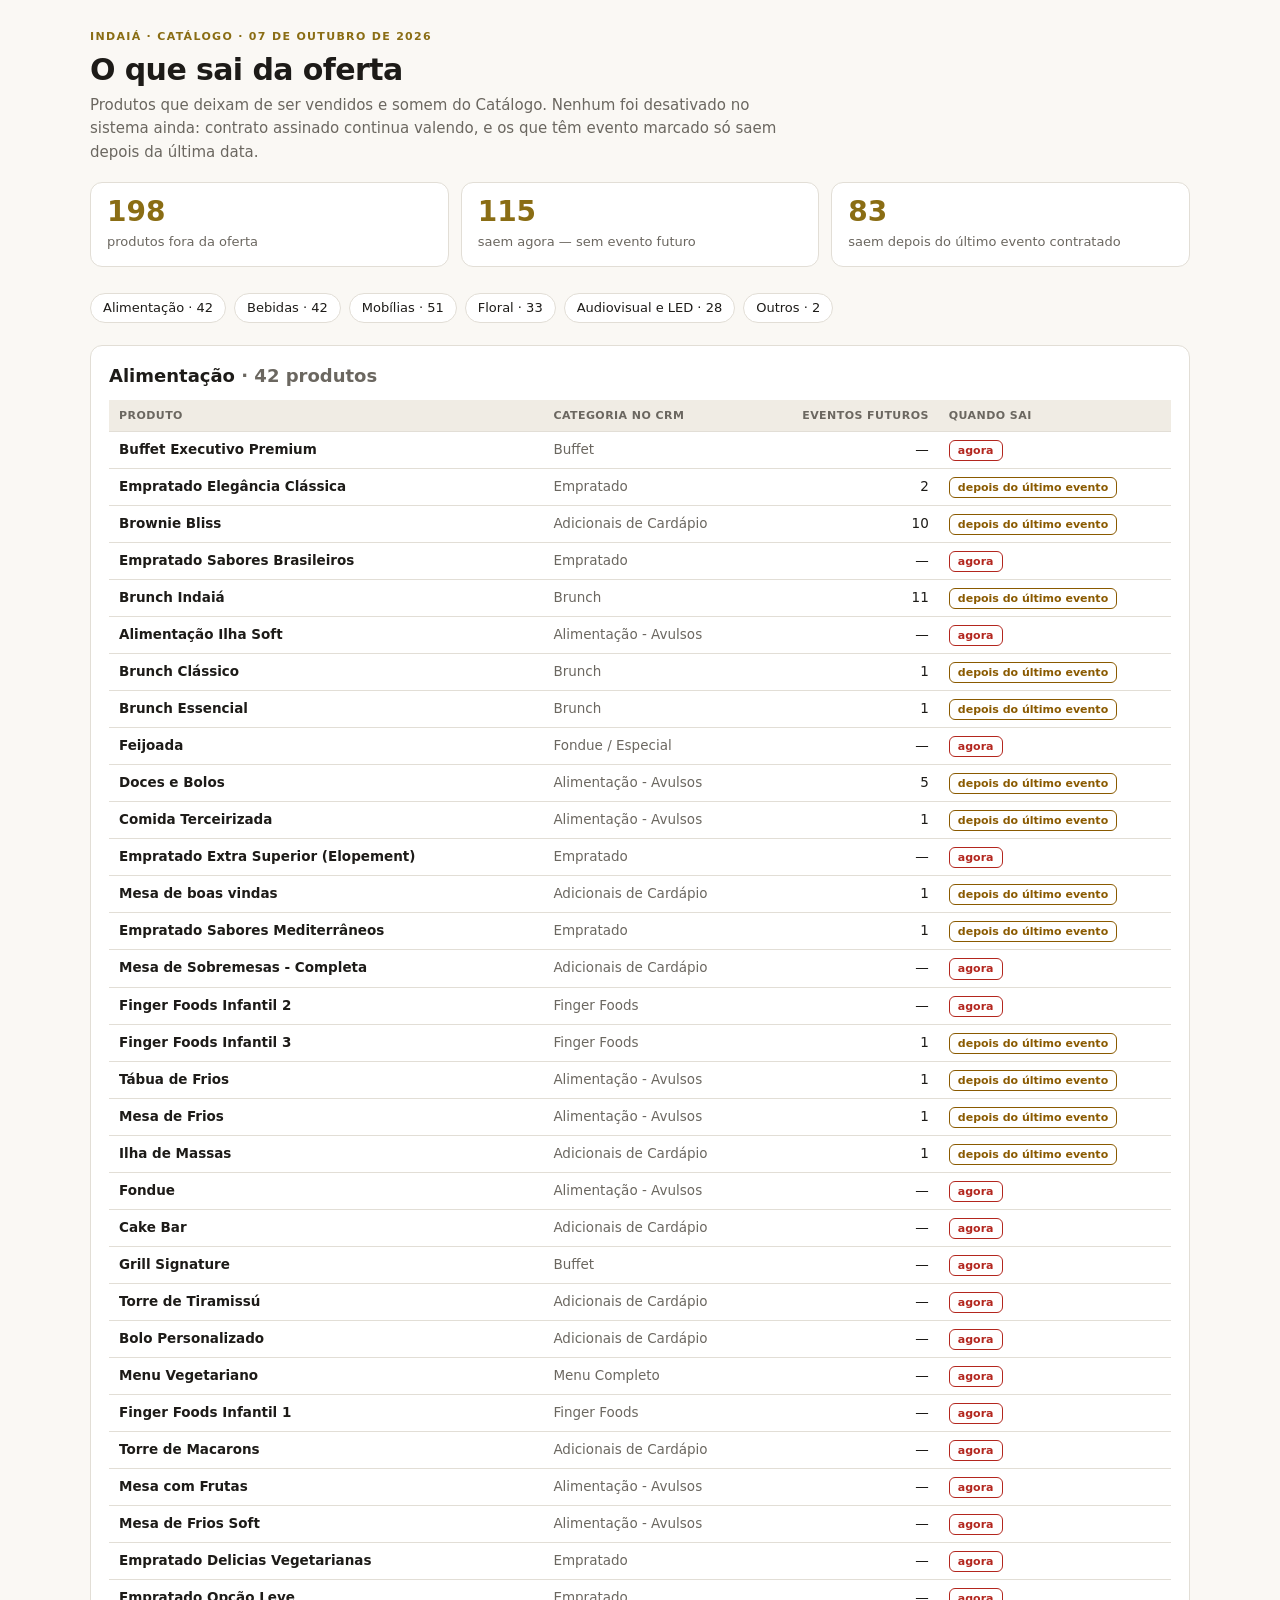
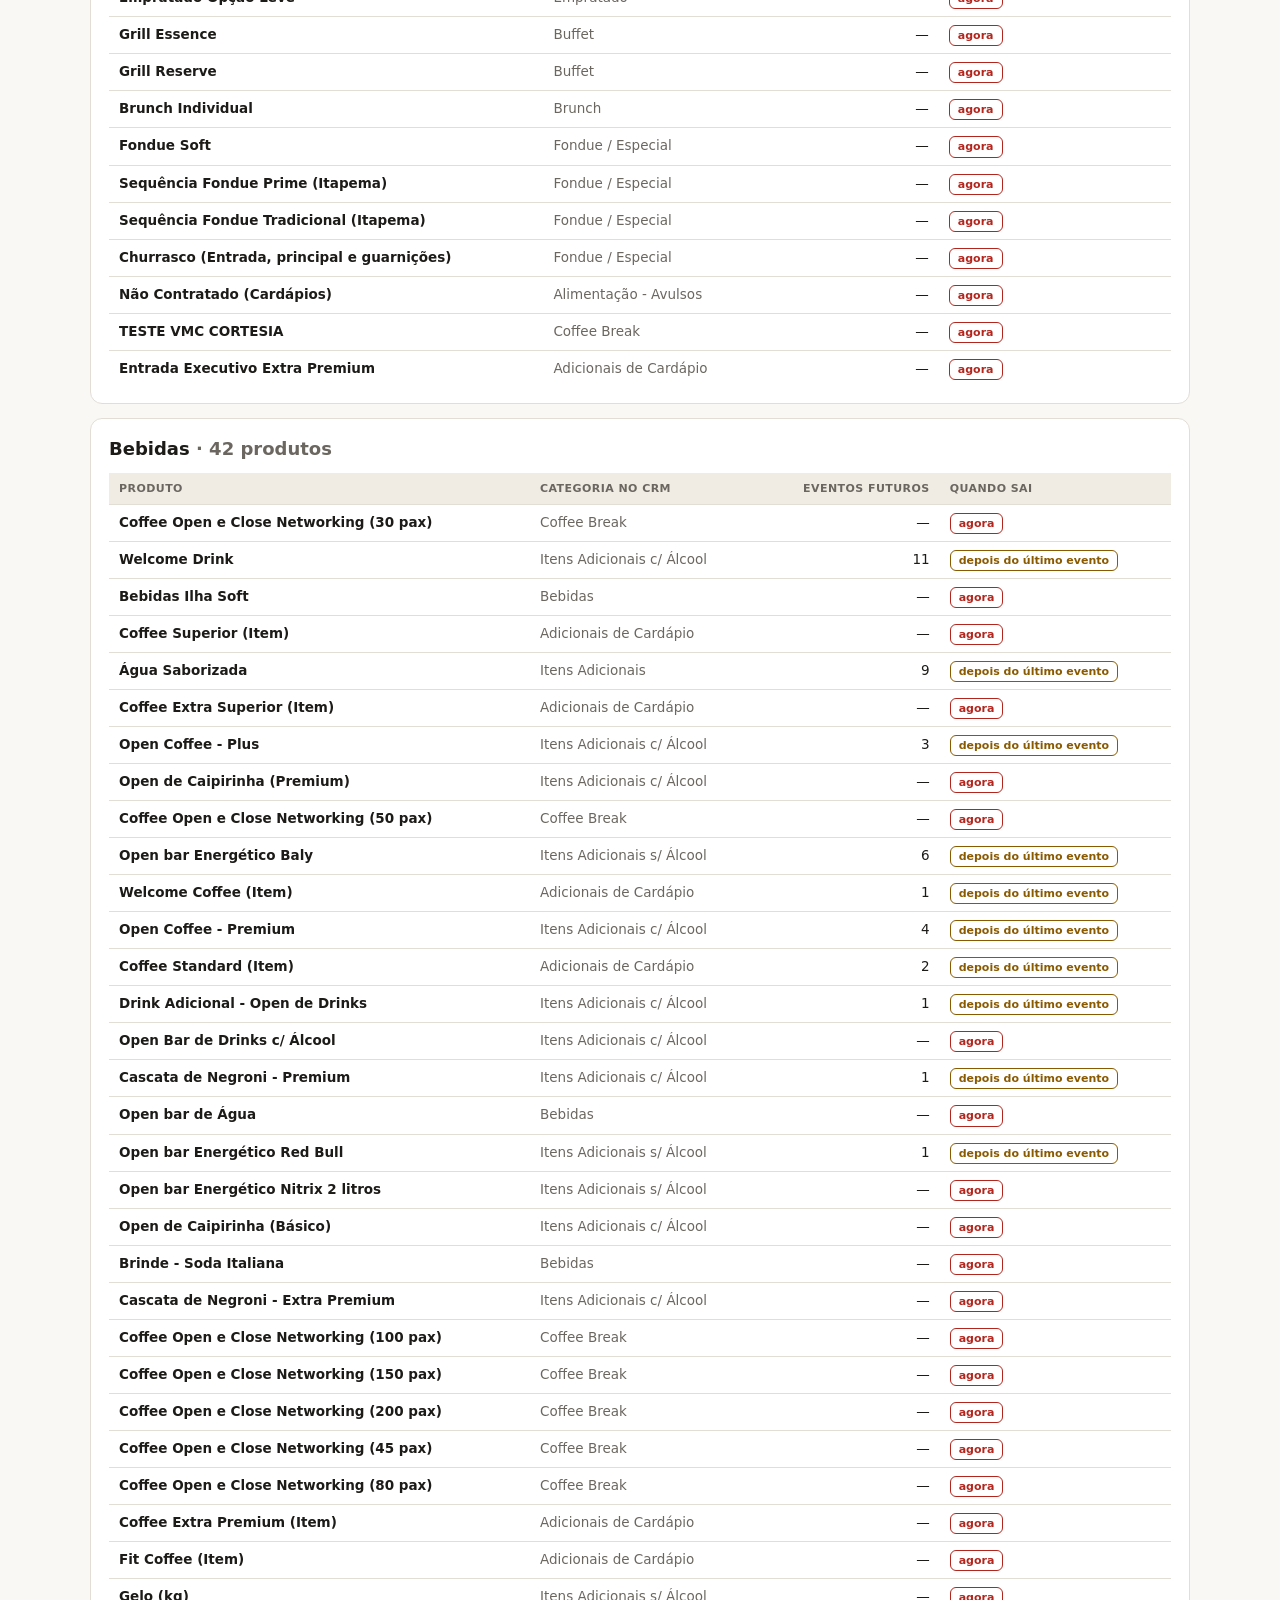
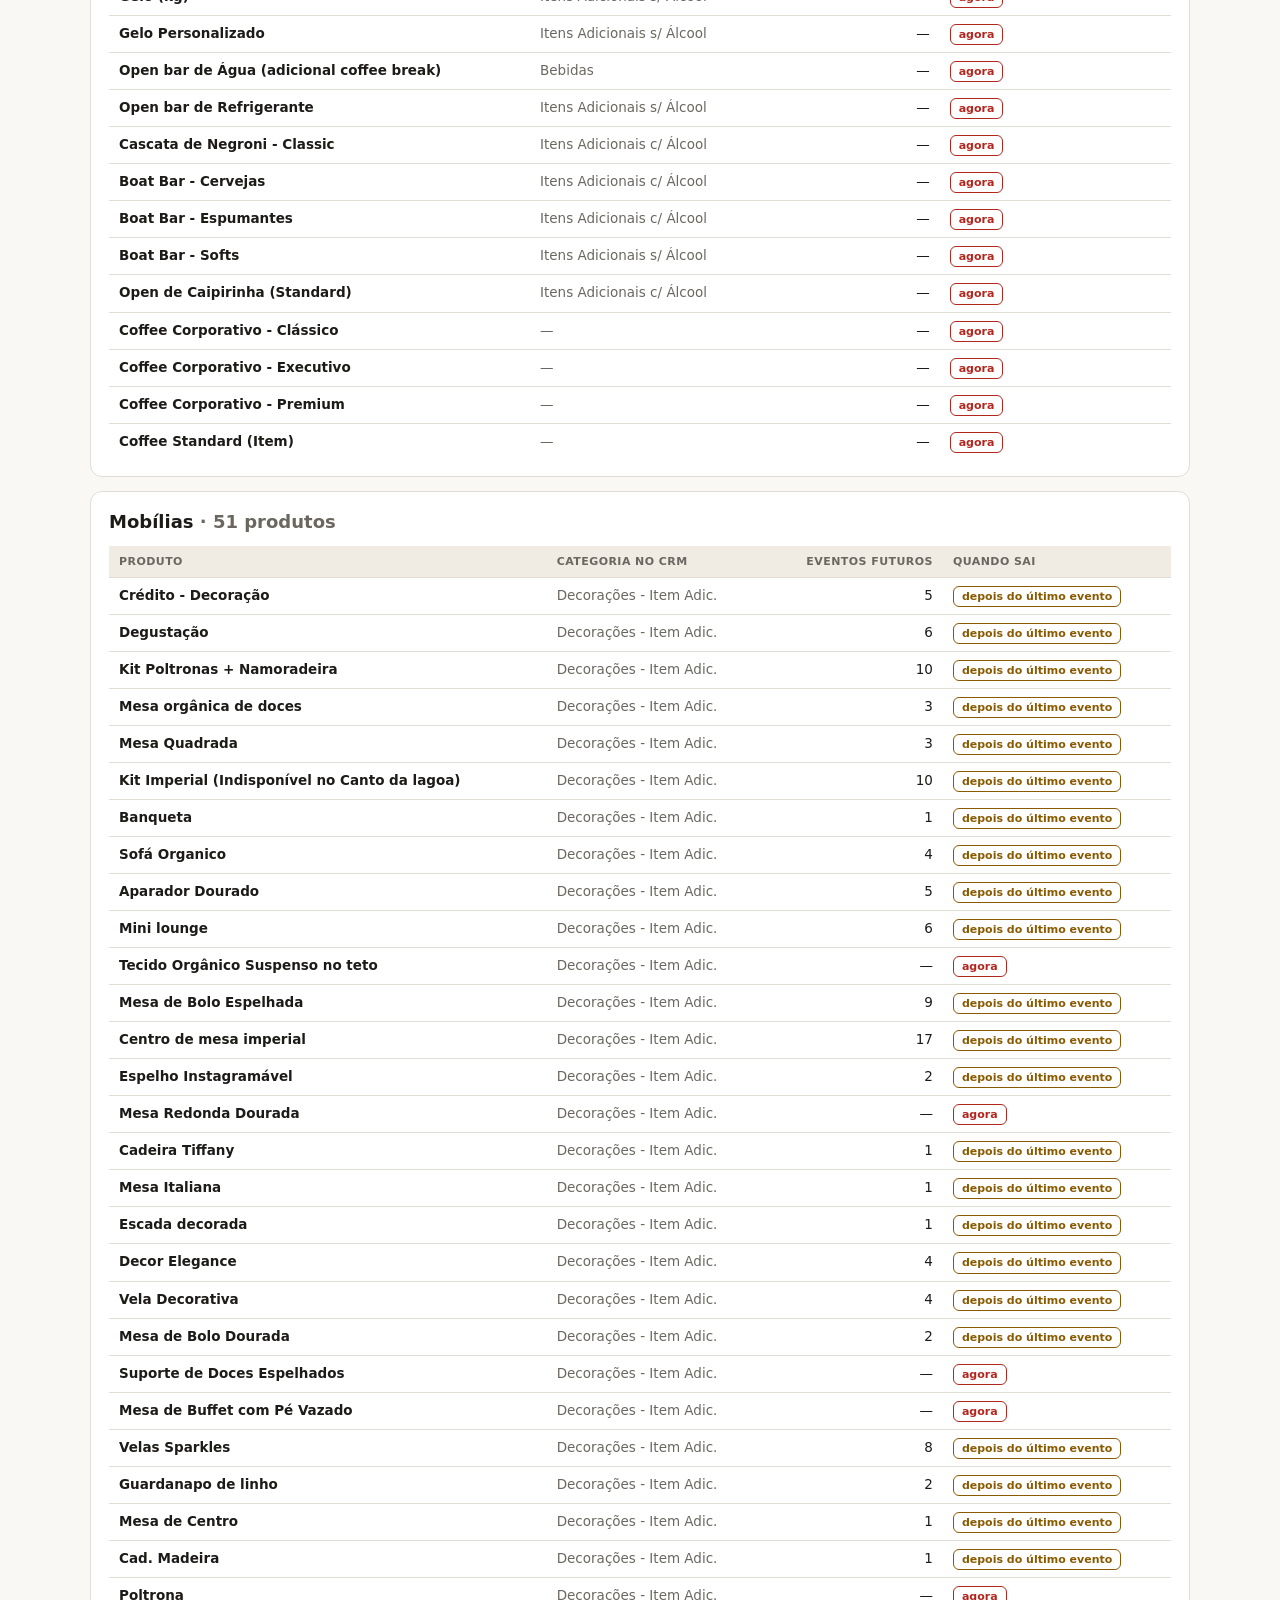
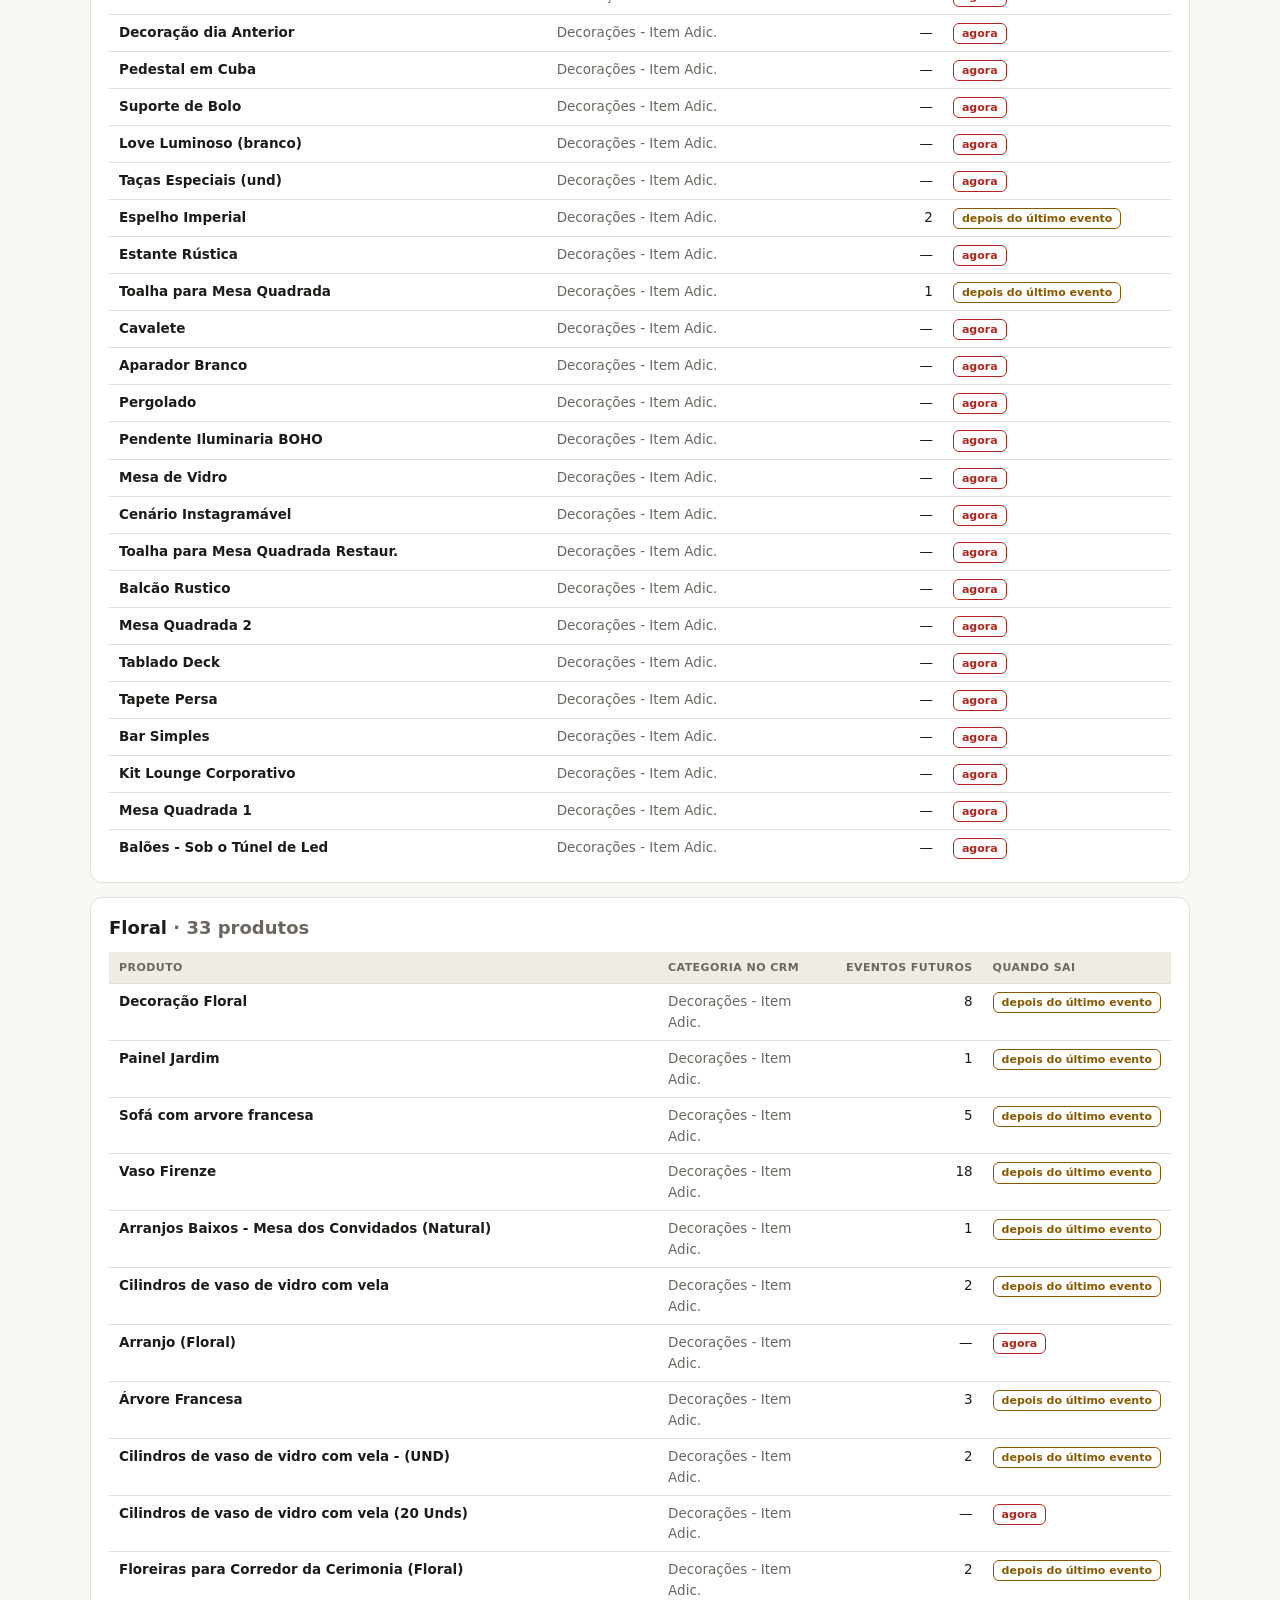
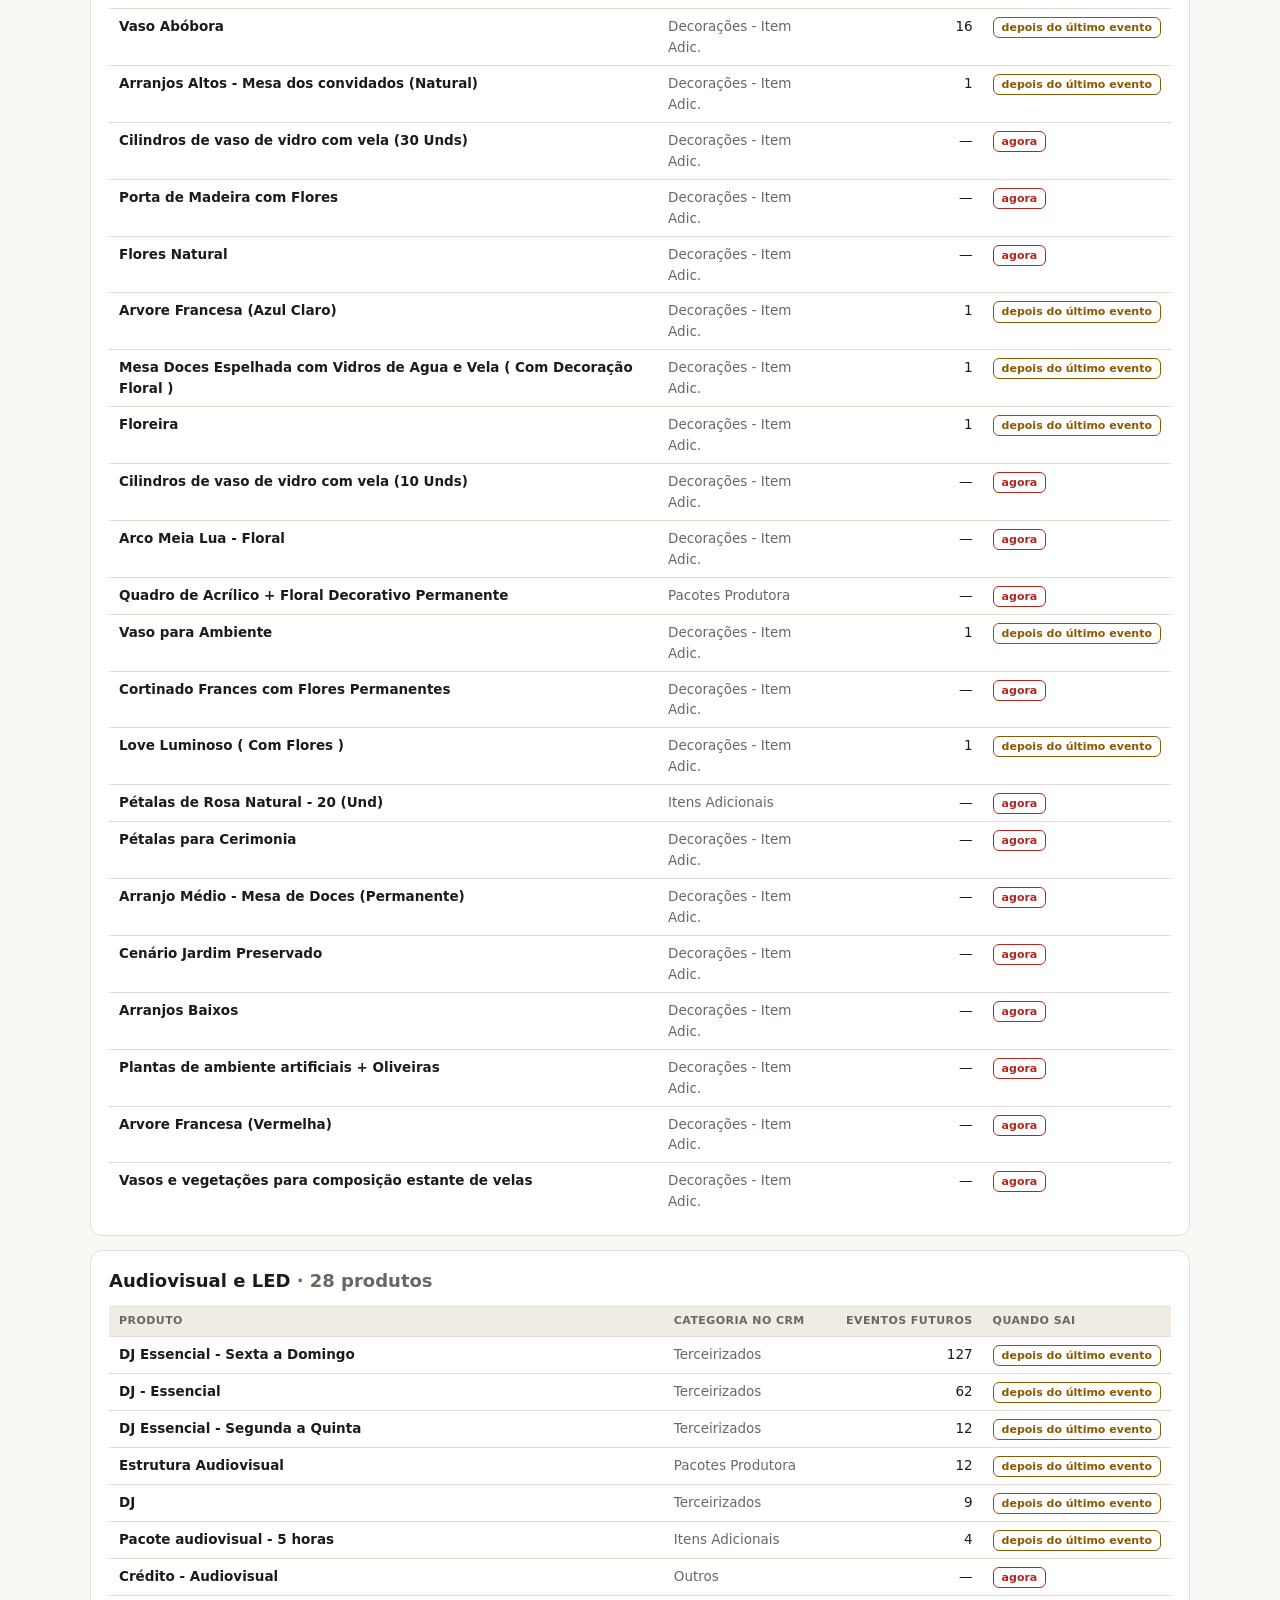
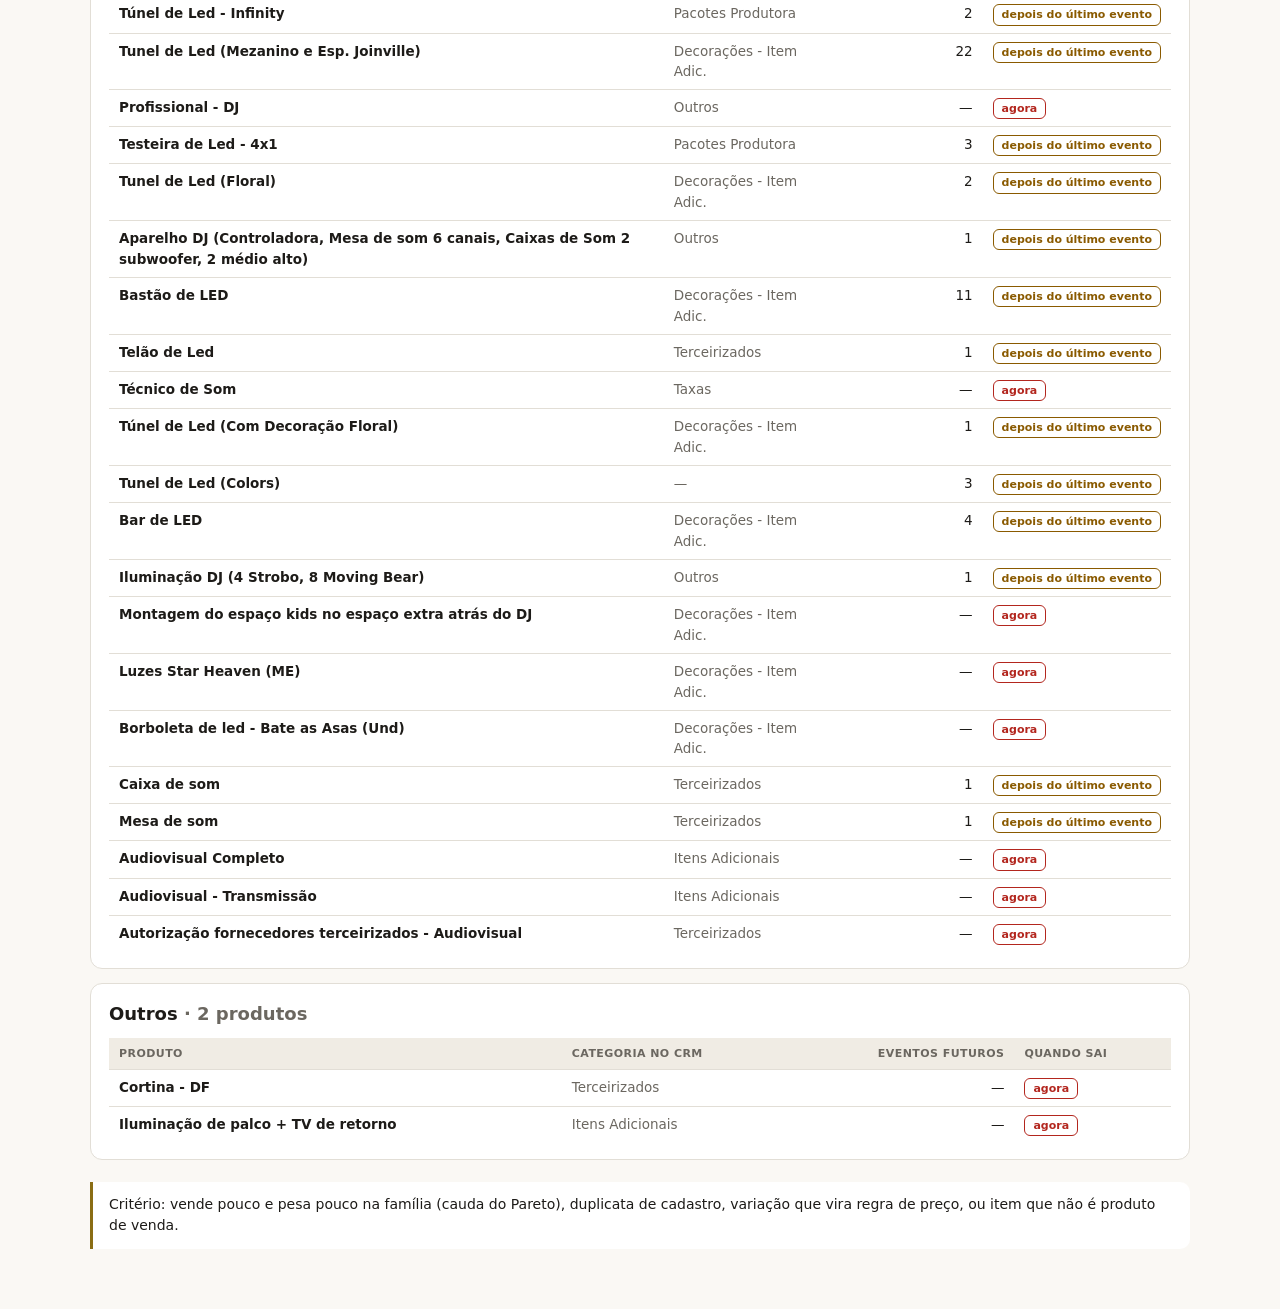
==== commit 0f51a888: "Lista de retirados com os 7 coffees; espelho com Coffee Break de 6 pacotes Co-Authored-By: Claude Fa" ====
--- a/index.html
+++ b/index.html
@@ -30,23 +30,24 @@
 .t.red{color:var(--red);border-color:var(--red)}.t.amb{color:var(--amb);border-color:var(--amb)}
 .nota{margin-top:22px;padding:12px 16px;border-left:3px solid var(--ouro);background:var(--card);border-radius:0 10px 10px 0;font-size:14px}
 </style></head><body><main>
-<div class="tag">Indaiá · Catálogo · 06 de outubro de 2026</div>
+<div class="tag">Indaiá · Catálogo · 07 de outubro de 2026</div>
 <h1>O que sai da oferta</h1>
 <p class="sub">Produtos que deixam de ser vendidos e somem do Catálogo. Nenhum foi desativado no sistema ainda: contrato assinado continua valendo, e os que têm evento marcado só saem depois da última data.</p>
 <div class="kpis">
-  <div class="kpi"><div class="n">191</div><p>produtos fora da oferta</p></div>
-  <div class="kpi"><div class="n">108</div><p>saem agora — sem evento futuro</p></div>
+  <div class="kpi"><div class="n">198</div><p>produtos fora da oferta</p></div>
+  <div class="kpi"><div class="n">115</div><p>saem agora — sem evento futuro</p></div>
   <div class="kpi"><div class="n">83</div><p>saem depois do último evento contratado</p></div>
+  
 </div>
-<div class="indice"><a href="#alimentacao">Alimentação · 41</a><a href="#bebidas">Bebidas · 36</a><a href="#mobilias">Mobílias · 51</a><a href="#floral">Floral · 33</a><a href="#audiovisual-e-led">Audiovisual e LED · 28</a><a href="#outros">Outros · 2</a></div>
+<div class="indice"><a href="#alimentacao">Alimentação · 42</a><a href="#bebidas">Bebidas · 42</a><a href="#mobilias">Mobílias · 51</a><a href="#floral">Floral · 33</a><a href="#audiovisual-e-led">Audiovisual e LED · 28</a><a href="#outros">Outros · 2</a></div>
 <section class="bloco" id="alimentacao">
-    <h2>Alimentação <span class="mute">· 41 produtos</span></h2>
+    <h2>Alimentação <span class="mute">· 42 produtos</span></h2>
     <div class="wrap"><table><thead><tr><th>Produto</th><th>Categoria no CRM</th><th class="n">Eventos futuros</th><th>Quando sai</th></tr></thead><tbody>
-    <tr><td><b>Buffet Executivo Premium</b></td><td class="mute">Buffet</td><td class="n">—</td><td><span class="t red">agora</span></td></tr><tr><td><b>Empratado Elegância Clássica</b></td><td class="mute">Empratado</td><td class="n">2</td><td><span class="t amb">depois do último evento</span></td></tr><tr><td><b>Brownie Bliss</b></td><td class="mute">Adicionais de Cardápio</td><td class="n">10</td><td><span class="t amb">depois do último evento</span></td></tr><tr><td><b>Empratado Sabores Brasileiros</b></td><td class="mute">Empratado</td><td class="n">—</td><td><span class="t red">agora</span></td></tr><tr><td><b>Brunch Indaiá</b></td><td class="mute">Brunch</td><td class="n">11</td><td><span class="t amb">depois do último evento</span></td></tr><tr><td><b>Alimentação Ilha Soft</b></td><td class="mute">Alimentação - Avulsos</td><td class="n">—</td><td><span class="t red">agora</span></td></tr><tr><td><b>Brunch Clássico</b></td><td class="mute">Brunch</td><td class="n">1</td><td><span class="t amb">depois do último evento</span></td></tr><tr><td><b>Brunch Essencial</b></td><td class="mute">Brunch</td><td class="n">1</td><td><span class="t amb">depois do último evento</span></td></tr><tr><td><b>Feijoada</b></td><td class="mute">Fondue / Especial</td><td class="n">—</td><td><span class="t red">agora</span></td></tr><tr><td><b>Doces e Bolos</b></td><td class="mute">Alimentação - Avulsos</td><td class="n">5</td><td><span class="t amb">depois do último evento</span></td></tr><tr><td><b>Comida Terceirizada</b></td><td class="mute">Alimentação - Avulsos</td><td class="n">1</td><td><span class="t amb">depois do último evento</span></td></tr><tr><td><b>Empratado Extra Superior (Elopement)</b></td><td class="mute">Empratado</td><td class="n">—</td><td><span class="t red">agora</span></td></tr><tr><td><b>Mesa de boas vindas</b></td><td class="mute">Adicionais de Cardápio</td><td class="n">1</td><td><span class="t amb">depois do último evento</span></td></tr><tr><td><b>Empratado Sabores Mediterrâneos</b></td><td class="mute">Empratado</td><td class="n">1</td><td><span class="t amb">depois do último evento</span></td></tr><tr><td><b>Mesa de Sobremesas - Completa</b></td><td class="mute">Adicionais de Cardápio</td><td class="n">—</td><td><span class="t red">agora</span></td></tr><tr><td><b>Finger Foods Infantil 2</b></td><td class="mute">Finger Foods</td><td class="n">—</td><td><span class="t red">agora</span></td></tr><tr><td><b>Finger Foods Infantil 3</b></td><td class="mute">Finger Foods</td><td class="n">1</td><td><span class="t amb">depois do último evento</span></td></tr><tr><td><b>Tábua de Frios</b></td><td class="mute">Alimentação - Avulsos</td><td class="n">1</td><td><span class="t amb">depois do último evento</span></td></tr><tr><td><b>Mesa de Frios</b></td><td class="mute">Alimentação - Avulsos</td><td class="n">1</td><td><span class="t amb">depois do último evento</span></td></tr><tr><td><b>Ilha de Massas</b></td><td class="mute">Adicionais de Cardápio</td><td class="n">1</td><td><span class="t amb">depois do último evento</span></td></tr><tr><td><b>Fondue</b></td><td class="mute">Alimentação - Avulsos</td><td class="n">—</td><td><span class="t red">agora</span></td></tr><tr><td><b>Cake Bar</b></td><td class="mute">Adicionais de Cardápio</td><td class="n">—</td><td><span class="t red">agora</span></td></tr><tr><td><b>Grill Signature</b></td><td class="mute">Buffet</td><td class="n">—</td><td><span class="t red">agora</span></td></tr><tr><td><b>Torre de Tiramissú</b></td><td class="mute">Adicionais de Cardápio</td><td class="n">—</td><td><span class="t red">agora</span></td></tr><tr><td><b>Bolo Personalizado</b></td><td class="mute">Adicionais de Cardápio</td><td class="n">—</td><td><span class="t red">agora</span></td></tr><tr><td><b>Menu Vegetariano</b></td><td class="mute">Menu Completo</td><td class="n">—</td><td><span class="t red">agora</span></td></tr><tr><td><b>Finger Foods Infantil 1</b></td><td class="mute">Finger Foods</td><td class="n">—</td><td><span class="t red">agora</span></td></tr><tr><td><b>Torre de Macarons</b></td><td class="mute">Adicionais de Cardápio</td><td class="n">—</td><td><span class="t red">agora</span></td></tr><tr><td><b>Mesa com Frutas</b></td><td class="mute">Alimentação - Avulsos</td><td class="n">—</td><td><span class="t red">agora</span></td></tr><tr><td><b>Mesa de Frios Soft</b></td><td class="mute">Alimentação - Avulsos</td><td class="n">—</td><td><span class="t red">agora</span></td></tr><tr><td><b>Empratado Delicias Vegetarianas</b></td><td class="mute">Empratado</td><td class="n">—</td><td><span class="t red">agora</span></td></tr><tr><td><b>Empratado Opção Leve</b></td><td class="mute">Empratado</td><td class="n">—</td><td><span class="t red">agora</span></td></tr><tr><td><b>Grill Essence</b></td><td class="mute">Buffet</td><td class="n">—</td><td><span class="t red">agora</span></td></tr><tr><td><b>Grill Reserve</b></td><td class="mute">Buffet</td><td class="n">—</td><td><span class="t red">agora</span></td></tr><tr><td><b>Brunch Individual</b></td><td class="mute">Brunch</td><td class="n">—</td><td><span class="t red">agora</span></td></tr><tr><td><b>Fondue Soft</b></td><td class="mute">Fondue / Especial</td><td class="n">—</td><td><span class="t red">agora</span></td></tr><tr><td><b>Sequência Fondue Prime (Itapema)</b></td><td class="mute">Fondue / Especial</td><td class="n">—</td><td><span class="t red">agora</span></td></tr><tr><td><b>Sequência Fondue Tradicional (Itapema)</b></td><td class="mute">Fondue / Especial</td><td class="n">—</td><td><span class="t red">agora</span></td></tr><tr><td><b>Churrasco (Entrada, principal e guarnições)</b></td><td class="mute">Fondue / Especial</td><td class="n">—</td><td><span class="t red">agora</span></td></tr><tr><td><b>Não Contratado (Cardápios)</b></td><td class="mute">Alimentação - Avulsos</td><td class="n">—</td><td><span class="t red">agora</span></td></tr><tr><td><b>TESTE VMC CORTESIA</b></td><td class="mute">Coffee Break</td><td class="n">—</td><td><span class="t red">agora</span></td></tr>
+    <tr><td><b>Buffet Executivo Premium</b></td><td class="mute">Buffet</td><td class="n">—</td><td><span class="t red">agora</span></td></tr><tr><td><b>Empratado Elegância Clássica</b></td><td class="mute">Empratado</td><td class="n">2</td><td><span class="t amb">depois do último evento</span></td></tr><tr><td><b>Brownie Bliss</b></td><td class="mute">Adicionais de Cardápio</td><td class="n">10</td><td><span class="t amb">depois do último evento</span></td></tr><tr><td><b>Empratado Sabores Brasileiros</b></td><td class="mute">Empratado</td><td class="n">—</td><td><span class="t red">agora</span></td></tr><tr><td><b>Brunch Indaiá</b></td><td class="mute">Brunch</td><td class="n">11</td><td><span class="t amb">depois do último evento</span></td></tr><tr><td><b>Alimentação Ilha Soft</b></td><td class="mute">Alimentação - Avulsos</td><td class="n">—</td><td><span class="t red">agora</span></td></tr><tr><td><b>Brunch Clássico</b></td><td class="mute">Brunch</td><td class="n">1</td><td><span class="t amb">depois do último evento</span></td></tr><tr><td><b>Brunch Essencial</b></td><td class="mute">Brunch</td><td class="n">1</td><td><span class="t amb">depois do último evento</span></td></tr><tr><td><b>Feijoada</b></td><td class="mute">Fondue / Especial</td><td class="n">—</td><td><span class="t red">agora</span></td></tr><tr><td><b>Doces e Bolos</b></td><td class="mute">Alimentação - Avulsos</td><td class="n">5</td><td><span class="t amb">depois do último evento</span></td></tr><tr><td><b>Comida Terceirizada</b></td><td class="mute">Alimentação - Avulsos</td><td class="n">1</td><td><span class="t amb">depois do último evento</span></td></tr><tr><td><b>Empratado Extra Superior (Elopement)</b></td><td class="mute">Empratado</td><td class="n">—</td><td><span class="t red">agora</span></td></tr><tr><td><b>Mesa de boas vindas</b></td><td class="mute">Adicionais de Cardápio</td><td class="n">1</td><td><span class="t amb">depois do último evento</span></td></tr><tr><td><b>Empratado Sabores Mediterrâneos</b></td><td class="mute">Empratado</td><td class="n">1</td><td><span class="t amb">depois do último evento</span></td></tr><tr><td><b>Mesa de Sobremesas - Completa</b></td><td class="mute">Adicionais de Cardápio</td><td class="n">—</td><td><span class="t red">agora</span></td></tr><tr><td><b>Finger Foods Infantil 2</b></td><td class="mute">Finger Foods</td><td class="n">—</td><td><span class="t red">agora</span></td></tr><tr><td><b>Finger Foods Infantil 3</b></td><td class="mute">Finger Foods</td><td class="n">1</td><td><span class="t amb">depois do último evento</span></td></tr><tr><td><b>Tábua de Frios</b></td><td class="mute">Alimentação - Avulsos</td><td class="n">1</td><td><span class="t amb">depois do último evento</span></td></tr><tr><td><b>Mesa de Frios</b></td><td class="mute">Alimentação - Avulsos</td><td class="n">1</td><td><span class="t amb">depois do último evento</span></td></tr><tr><td><b>Ilha de Massas</b></td><td class="mute">Adicionais de Cardápio</td><td class="n">1</td><td><span class="t amb">depois do último evento</span></td></tr><tr><td><b>Fondue</b></td><td class="mute">Alimentação - Avulsos</td><td class="n">—</td><td><span class="t red">agora</span></td></tr><tr><td><b>Cake Bar</b></td><td class="mute">Adicionais de Cardápio</td><td class="n">—</td><td><span class="t red">agora</span></td></tr><tr><td><b>Grill Signature</b></td><td class="mute">Buffet</td><td class="n">—</td><td><span class="t red">agora</span></td></tr><tr><td><b>Torre de Tiramissú</b></td><td class="mute">Adicionais de Cardápio</td><td class="n">—</td><td><span class="t red">agora</span></td></tr><tr><td><b>Bolo Personalizado</b></td><td class="mute">Adicionais de Cardápio</td><td class="n">—</td><td><span class="t red">agora</span></td></tr><tr><td><b>Menu Vegetariano</b></td><td class="mute">Menu Completo</td><td class="n">—</td><td><span class="t red">agora</span></td></tr><tr><td><b>Finger Foods Infantil 1</b></td><td class="mute">Finger Foods</td><td class="n">—</td><td><span class="t red">agora</span></td></tr><tr><td><b>Torre de Macarons</b></td><td class="mute">Adicionais de Cardápio</td><td class="n">—</td><td><span class="t red">agora</span></td></tr><tr><td><b>Mesa com Frutas</b></td><td class="mute">Alimentação - Avulsos</td><td class="n">—</td><td><span class="t red">agora</span></td></tr><tr><td><b>Mesa de Frios Soft</b></td><td class="mute">Alimentação - Avulsos</td><td class="n">—</td><td><span class="t red">agora</span></td></tr><tr><td><b>Empratado Delicias Vegetarianas</b></td><td class="mute">Empratado</td><td class="n">—</td><td><span class="t red">agora</span></td></tr><tr><td><b>Empratado Opção Leve</b></td><td class="mute">Empratado</td><td class="n">—</td><td><span class="t red">agora</span></td></tr><tr><td><b>Grill Essence</b></td><td class="mute">Buffet</td><td class="n">—</td><td><span class="t red">agora</span></td></tr><tr><td><b>Grill Reserve</b></td><td class="mute">Buffet</td><td class="n">—</td><td><span class="t red">agora</span></td></tr><tr><td><b>Brunch Individual</b></td><td class="mute">Brunch</td><td class="n">—</td><td><span class="t red">agora</span></td></tr><tr><td><b>Fondue Soft</b></td><td class="mute">Fondue / Especial</td><td class="n">—</td><td><span class="t red">agora</span></td></tr><tr><td><b>Sequência Fondue Prime (Itapema)</b></td><td class="mute">Fondue / Especial</td><td class="n">—</td><td><span class="t red">agora</span></td></tr><tr><td><b>Sequência Fondue Tradicional (Itapema)</b></td><td class="mute">Fondue / Especial</td><td class="n">—</td><td><span class="t red">agora</span></td></tr><tr><td><b>Churrasco (Entrada, principal e guarnições)</b></td><td class="mute">Fondue / Especial</td><td class="n">—</td><td><span class="t red">agora</span></td></tr><tr><td><b>Não Contratado (Cardápios)</b></td><td class="mute">Alimentação - Avulsos</td><td class="n">—</td><td><span class="t red">agora</span></td></tr><tr><td><b>TESTE VMC CORTESIA</b></td><td class="mute">Coffee Break</td><td class="n">—</td><td><span class="t red">agora</span></td></tr><tr><td><b>Entrada Executivo Extra Premium</b></td><td class="mute">Adicionais de Cardápio</td><td class="n">—</td><td><span class="t red">agora</span></td></tr>
     </tbody></table></div></section><section class="bloco" id="bebidas">
-    <h2>Bebidas <span class="mute">· 36 produtos</span></h2>
+    <h2>Bebidas <span class="mute">· 42 produtos</span></h2>
     <div class="wrap"><table><thead><tr><th>Produto</th><th>Categoria no CRM</th><th class="n">Eventos futuros</th><th>Quando sai</th></tr></thead><tbody>
-    <tr><td><b>Welcome Drink</b></td><td class="mute">Itens Adicionais c/ Álcool</td><td class="n">11</td><td><span class="t amb">depois do último evento</span></td></tr><tr><td><b>Bebidas Ilha Soft</b></td><td class="mute">Bebidas</td><td class="n">—</td><td><span class="t red">agora</span></td></tr><tr><td><b>Coffee Superior (Item)</b></td><td class="mute">Adicionais de Cardápio</td><td class="n">—</td><td><span class="t red">agora</span></td></tr><tr><td><b>Água Saborizada</b></td><td class="mute">Itens Adicionais</td><td class="n">9</td><td><span class="t amb">depois do último evento</span></td></tr><tr><td><b>Coffee Extra Superior (Item)</b></td><td class="mute">Adicionais de Cardápio</td><td class="n">—</td><td><span class="t red">agora</span></td></tr><tr><td><b>Open Coffee - Plus</b></td><td class="mute">Itens Adicionais c/ Álcool</td><td class="n">3</td><td><span class="t amb">depois do último evento</span></td></tr><tr><td><b>Open de Caipirinha (Premium)</b></td><td class="mute">Itens Adicionais c/ Álcool</td><td class="n">—</td><td><span class="t red">agora</span></td></tr><tr><td><b>Open bar Energético Baly</b></td><td class="mute">Itens Adicionais s/ Álcool</td><td class="n">6</td><td><span class="t amb">depois do último evento</span></td></tr><tr><td><b>Welcome Coffee (Item)</b></td><td class="mute">Adicionais de Cardápio</td><td class="n">1</td><td><span class="t amb">depois do último evento</span></td></tr><tr><td><b>Open Coffee - Premium</b></td><td class="mute">Itens Adicionais c/ Álcool</td><td class="n">4</td><td><span class="t amb">depois do último evento</span></td></tr><tr><td><b>Coffee Standard (Item)</b></td><td class="mute">Adicionais de Cardápio</td><td class="n">2</td><td><span class="t amb">depois do último evento</span></td></tr><tr><td><b>Drink Adicional - Open de Drinks</b></td><td class="mute">Itens Adicionais c/ Álcool</td><td class="n">1</td><td><span class="t amb">depois do último evento</span></td></tr><tr><td><b>Open Bar de Drinks c/ Álcool</b></td><td class="mute">Itens Adicionais c/ Álcool</td><td class="n">—</td><td><span class="t red">agora</span></td></tr><tr><td><b>Cascata de Negroni - Premium</b></td><td class="mute">Itens Adicionais c/ Álcool</td><td class="n">1</td><td><span class="t amb">depois do último evento</span></td></tr><tr><td><b>Open bar de Água</b></td><td class="mute">Bebidas</td><td class="n">—</td><td><span class="t red">agora</span></td></tr><tr><td><b>Open bar Energético Red Bull</b></td><td class="mute">Itens Adicionais s/ Álcool</td><td class="n">1</td><td><span class="t amb">depois do último evento</span></td></tr><tr><td><b>Open bar Energético Nitrix 2 litros</b></td><td class="mute">Itens Adicionais s/ Álcool</td><td class="n">—</td><td><span class="t red">agora</span></td></tr><tr><td><b>Open de Caipirinha (Básico)</b></td><td class="mute">Itens Adicionais c/ Álcool</td><td class="n">—</td><td><span class="t red">agora</span></td></tr><tr><td><b>Brinde - Soda Italiana</b></td><td class="mute">Bebidas</td><td class="n">—</td><td><span class="t red">agora</span></td></tr><tr><td><b>Cascata de Negroni - Extra Premium</b></td><td class="mute">Itens Adicionais c/ Álcool</td><td class="n">—</td><td><span class="t red">agora</span></td></tr><tr><td><b>Coffee Open e Close Networking (100 pax)</b></td><td class="mute">Coffee Break</td><td class="n">—</td><td><span class="t red">agora</span></td></tr><tr><td><b>Coffee Open e Close Networking (150 pax)</b></td><td class="mute">Coffee Break</td><td class="n">—</td><td><span class="t red">agora</span></td></tr><tr><td><b>Coffee Open e Close Networking (200 pax)</b></td><td class="mute">Coffee Break</td><td class="n">—</td><td><span class="t red">agora</span></td></tr><tr><td><b>Coffee Open e Close Networking (45 pax)</b></td><td class="mute">Coffee Break</td><td class="n">—</td><td><span class="t red">agora</span></td></tr><tr><td><b>Coffee Open e Close Networking (80 pax)</b></td><td class="mute">Coffee Break</td><td class="n">—</td><td><span class="t red">agora</span></td></tr><tr><td><b>Coffee Extra Premium (Item)</b></td><td class="mute">Adicionais de Cardápio</td><td class="n">—</td><td><span class="t red">agora</span></td></tr><tr><td><b>Fit Coffee (Item)</b></td><td class="mute">Adicionais de Cardápio</td><td class="n">—</td><td><span class="t red">agora</span></td></tr><tr><td><b>Gelo (kg)</b></td><td class="mute">Itens Adicionais s/ Álcool</td><td class="n">—</td><td><span class="t red">agora</span></td></tr><tr><td><b>Gelo Personalizado</b></td><td class="mute">Itens Adicionais s/ Álcool</td><td class="n">—</td><td><span class="t red">agora</span></td></tr><tr><td><b>Open bar de Água (adicional coffee break)</b></td><td class="mute">Bebidas</td><td class="n">—</td><td><span class="t red">agora</span></td></tr><tr><td><b>Open bar de Refrigerante</b></td><td class="mute">Itens Adicionais s/ Álcool</td><td class="n">—</td><td><span class="t red">agora</span></td></tr><tr><td><b>Cascata de Negroni - Classic</b></td><td class="mute">Itens Adicionais c/ Álcool</td><td class="n">—</td><td><span class="t red">agora</span></td></tr><tr><td><b>Boat Bar - Cervejas</b></td><td class="mute">Itens Adicionais c/ Álcool</td><td class="n">—</td><td><span class="t red">agora</span></td></tr><tr><td><b>Boat Bar - Espumantes</b></td><td class="mute">Itens Adicionais c/ Álcool</td><td class="n">—</td><td><span class="t red">agora</span></td></tr><tr><td><b>Boat Bar - Softs</b></td><td class="mute">Itens Adicionais s/ Álcool</td><td class="n">—</td><td><span class="t red">agora</span></td></tr><tr><td><b>Open de Caipirinha (Standard)</b></td><td class="mute">Itens Adicionais c/ Álcool</td><td class="n">—</td><td><span class="t red">agora</span></td></tr>
+    <tr><td><b>Coffee Open e Close Networking (30 pax)</b></td><td class="mute">Coffee Break</td><td class="n">—</td><td><span class="t red">agora</span></td></tr><tr><td><b>Welcome Drink</b></td><td class="mute">Itens Adicionais c/ Álcool</td><td class="n">11</td><td><span class="t amb">depois do último evento</span></td></tr><tr><td><b>Bebidas Ilha Soft</b></td><td class="mute">Bebidas</td><td class="n">—</td><td><span class="t red">agora</span></td></tr><tr><td><b>Coffee Superior (Item)</b></td><td class="mute">Adicionais de Cardápio</td><td class="n">—</td><td><span class="t red">agora</span></td></tr><tr><td><b>Água Saborizada</b></td><td class="mute">Itens Adicionais</td><td class="n">9</td><td><span class="t amb">depois do último evento</span></td></tr><tr><td><b>Coffee Extra Superior (Item)</b></td><td class="mute">Adicionais de Cardápio</td><td class="n">—</td><td><span class="t red">agora</span></td></tr><tr><td><b>Open Coffee - Plus</b></td><td class="mute">Itens Adicionais c/ Álcool</td><td class="n">3</td><td><span class="t amb">depois do último evento</span></td></tr><tr><td><b>Open de Caipirinha (Premium)</b></td><td class="mute">Itens Adicionais c/ Álcool</td><td class="n">—</td><td><span class="t red">agora</span></td></tr><tr><td><b>Coffee Open e Close Networking (50 pax)</b></td><td class="mute">Coffee Break</td><td class="n">—</td><td><span class="t red">agora</span></td></tr><tr><td><b>Open bar Energético Baly</b></td><td class="mute">Itens Adicionais s/ Álcool</td><td class="n">6</td><td><span class="t amb">depois do último evento</span></td></tr><tr><td><b>Welcome Coffee (Item)</b></td><td class="mute">Adicionais de Cardápio</td><td class="n">1</td><td><span class="t amb">depois do último evento</span></td></tr><tr><td><b>Open Coffee - Premium</b></td><td class="mute">Itens Adicionais c/ Álcool</td><td class="n">4</td><td><span class="t amb">depois do último evento</span></td></tr><tr><td><b>Coffee Standard (Item)</b></td><td class="mute">Adicionais de Cardápio</td><td class="n">2</td><td><span class="t amb">depois do último evento</span></td></tr><tr><td><b>Drink Adicional - Open de Drinks</b></td><td class="mute">Itens Adicionais c/ Álcool</td><td class="n">1</td><td><span class="t amb">depois do último evento</span></td></tr><tr><td><b>Open Bar de Drinks c/ Álcool</b></td><td class="mute">Itens Adicionais c/ Álcool</td><td class="n">—</td><td><span class="t red">agora</span></td></tr><tr><td><b>Cascata de Negroni - Premium</b></td><td class="mute">Itens Adicionais c/ Álcool</td><td class="n">1</td><td><span class="t amb">depois do último evento</span></td></tr><tr><td><b>Open bar de Água</b></td><td class="mute">Bebidas</td><td class="n">—</td><td><span class="t red">agora</span></td></tr><tr><td><b>Open bar Energético Red Bull</b></td><td class="mute">Itens Adicionais s/ Álcool</td><td class="n">1</td><td><span class="t amb">depois do último evento</span></td></tr><tr><td><b>Open bar Energético Nitrix 2 litros</b></td><td class="mute">Itens Adicionais s/ Álcool</td><td class="n">—</td><td><span class="t red">agora</span></td></tr><tr><td><b>Open de Caipirinha (Básico)</b></td><td class="mute">Itens Adicionais c/ Álcool</td><td class="n">—</td><td><span class="t red">agora</span></td></tr><tr><td><b>Brinde - Soda Italiana</b></td><td class="mute">Bebidas</td><td class="n">—</td><td><span class="t red">agora</span></td></tr><tr><td><b>Cascata de Negroni - Extra Premium</b></td><td class="mute">Itens Adicionais c/ Álcool</td><td class="n">—</td><td><span class="t red">agora</span></td></tr><tr><td><b>Coffee Open e Close Networking (100 pax)</b></td><td class="mute">Coffee Break</td><td class="n">—</td><td><span class="t red">agora</span></td></tr><tr><td><b>Coffee Open e Close Networking (150 pax)</b></td><td class="mute">Coffee Break</td><td class="n">—</td><td><span class="t red">agora</span></td></tr><tr><td><b>Coffee Open e Close Networking (200 pax)</b></td><td class="mute">Coffee Break</td><td class="n">—</td><td><span class="t red">agora</span></td></tr><tr><td><b>Coffee Open e Close Networking (45 pax)</b></td><td class="mute">Coffee Break</td><td class="n">—</td><td><span class="t red">agora</span></td></tr><tr><td><b>Coffee Open e Close Networking (80 pax)</b></td><td class="mute">Coffee Break</td><td class="n">—</td><td><span class="t red">agora</span></td></tr><tr><td><b>Coffee Extra Premium (Item)</b></td><td class="mute">Adicionais de Cardápio</td><td class="n">—</td><td><span class="t red">agora</span></td></tr><tr><td><b>Fit Coffee (Item)</b></td><td class="mute">Adicionais de Cardápio</td><td class="n">—</td><td><span class="t red">agora</span></td></tr><tr><td><b>Gelo (kg)</b></td><td class="mute">Itens Adicionais s/ Álcool</td><td class="n">—</td><td><span class="t red">agora</span></td></tr><tr><td><b>Gelo Personalizado</b></td><td class="mute">Itens Adicionais s/ Álcool</td><td class="n">—</td><td><span class="t red">agora</span></td></tr><tr><td><b>Open bar de Água (adicional coffee break)</b></td><td class="mute">Bebidas</td><td class="n">—</td><td><span class="t red">agora</span></td></tr><tr><td><b>Open bar de Refrigerante</b></td><td class="mute">Itens Adicionais s/ Álcool</td><td class="n">—</td><td><span class="t red">agora</span></td></tr><tr><td><b>Cascata de Negroni - Classic</b></td><td class="mute">Itens Adicionais c/ Álcool</td><td class="n">—</td><td><span class="t red">agora</span></td></tr><tr><td><b>Boat Bar - Cervejas</b></td><td class="mute">Itens Adicionais c/ Álcool</td><td class="n">—</td><td><span class="t red">agora</span></td></tr><tr><td><b>Boat Bar - Espumantes</b></td><td class="mute">Itens Adicionais c/ Álcool</td><td class="n">—</td><td><span class="t red">agora</span></td></tr><tr><td><b>Boat Bar - Softs</b></td><td class="mute">Itens Adicionais s/ Álcool</td><td class="n">—</td><td><span class="t red">agora</span></td></tr><tr><td><b>Open de Caipirinha (Standard)</b></td><td class="mute">Itens Adicionais c/ Álcool</td><td class="n">—</td><td><span class="t red">agora</span></td></tr><tr><td><b>Coffee Corporativo - Clássico</b></td><td class="mute">—</td><td class="n">—</td><td><span class="t red">agora</span></td></tr><tr><td><b>Coffee Corporativo - Executivo</b></td><td class="mute">—</td><td class="n">—</td><td><span class="t red">agora</span></td></tr><tr><td><b>Coffee Corporativo - Premium</b></td><td class="mute">—</td><td class="n">—</td><td><span class="t red">agora</span></td></tr><tr><td><b>Coffee Standard (Item)</b></td><td class="mute">—</td><td class="n">—</td><td><span class="t red">agora</span></td></tr>
     </tbody></table></div></section><section class="bloco" id="mobilias">
     <h2>Mobílias <span class="mute">· 51 produtos</span></h2>
     <div class="wrap"><table><thead><tr><th>Produto</th><th>Categoria no CRM</th><th class="n">Eventos futuros</th><th>Quando sai</th></tr></thead><tbody>
@@ -64,5 +65,5 @@
     <div class="wrap"><table><thead><tr><th>Produto</th><th>Categoria no CRM</th><th class="n">Eventos futuros</th><th>Quando sai</th></tr></thead><tbody>
     <tr><td><b>Cortina - DF</b></td><td class="mute">Terceirizados</td><td class="n">—</td><td><span class="t red">agora</span></td></tr><tr><td><b>Iluminação de palco + TV de retorno</b></td><td class="mute">Itens Adicionais</td><td class="n">—</td><td><span class="t red">agora</span></td></tr>
     </tbody></table></div></section>
-<div class="nota">Critério: vende pouco e pesa pouco na família (cauda do Pareto), duplicata de cadastro, variação que vira regra de preço, ou item que não é produto de venda. Os valores de venda ficam na versão interna.</div>
+<div class="nota">Critério: vende pouco e pesa pouco na família (cauda do Pareto), duplicata de cadastro, variação que vira regra de preço, ou item que não é produto de venda.</div>
 </main></body></html>
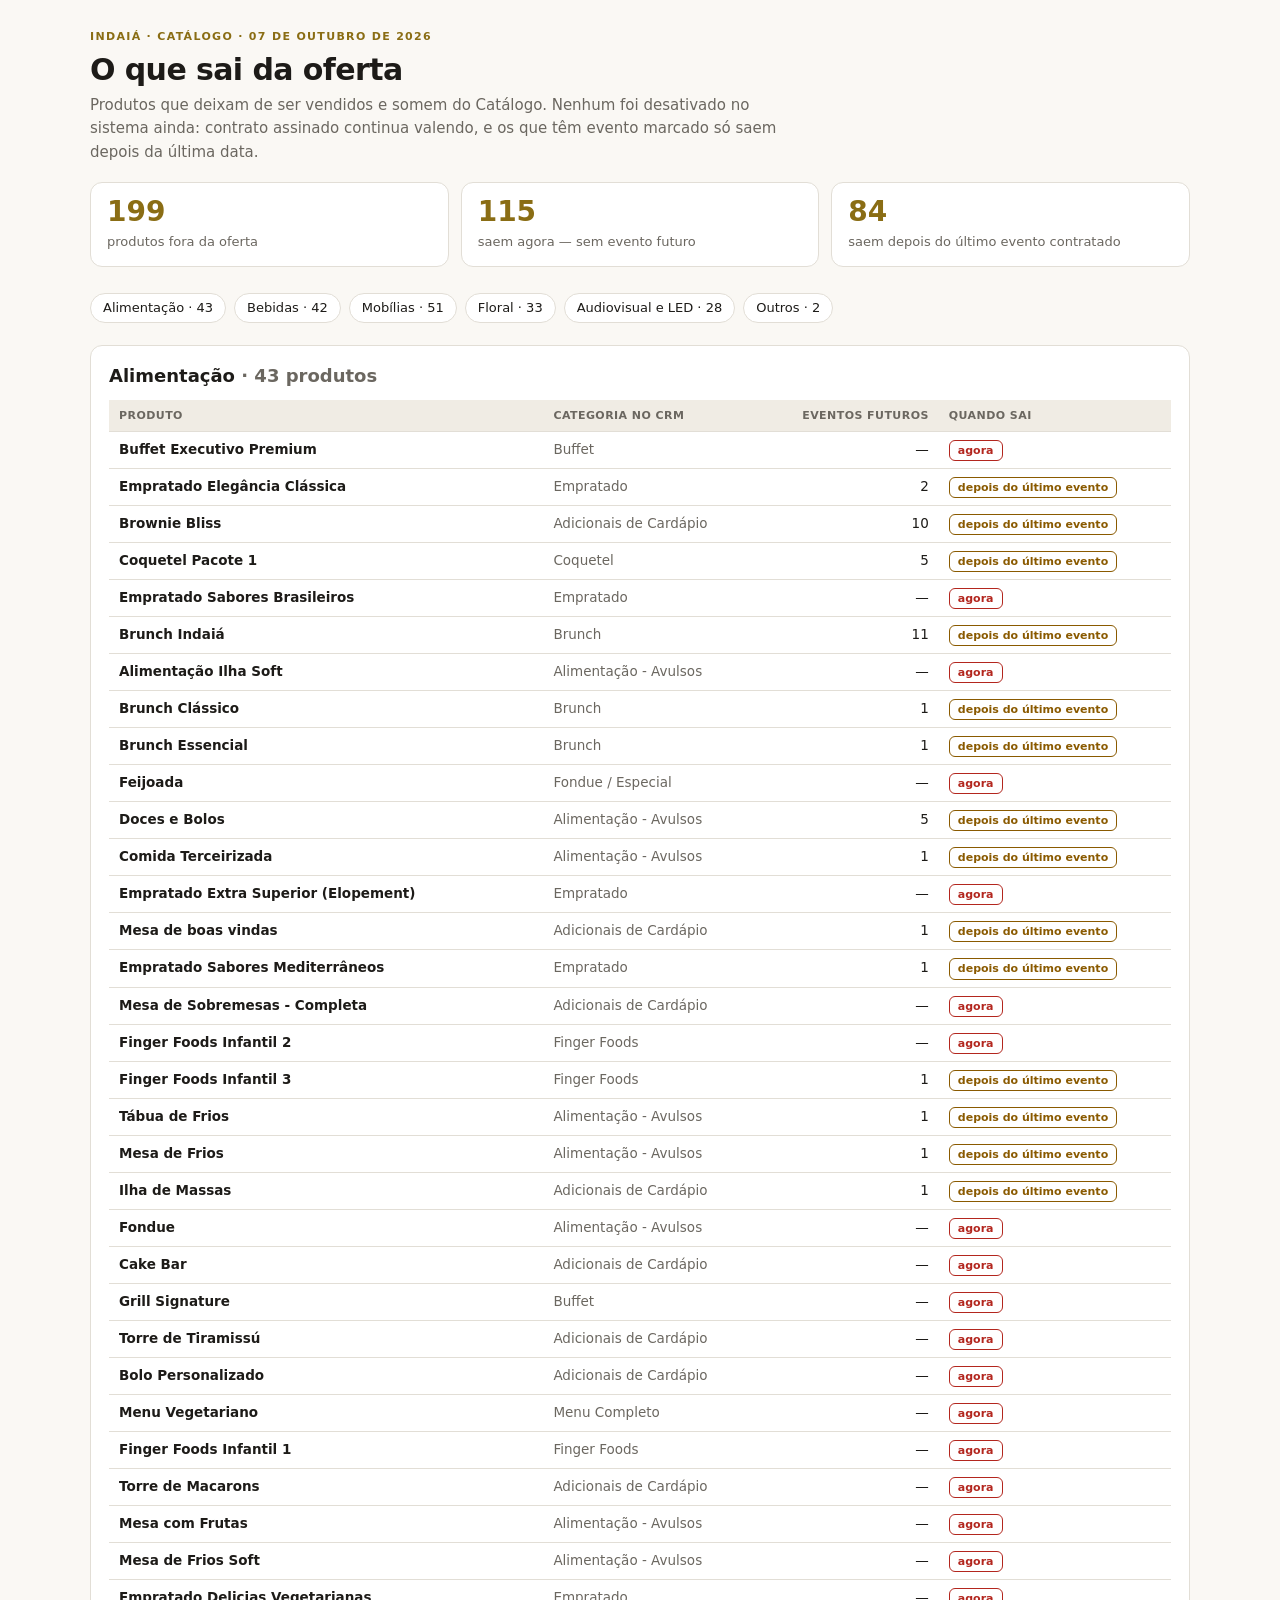
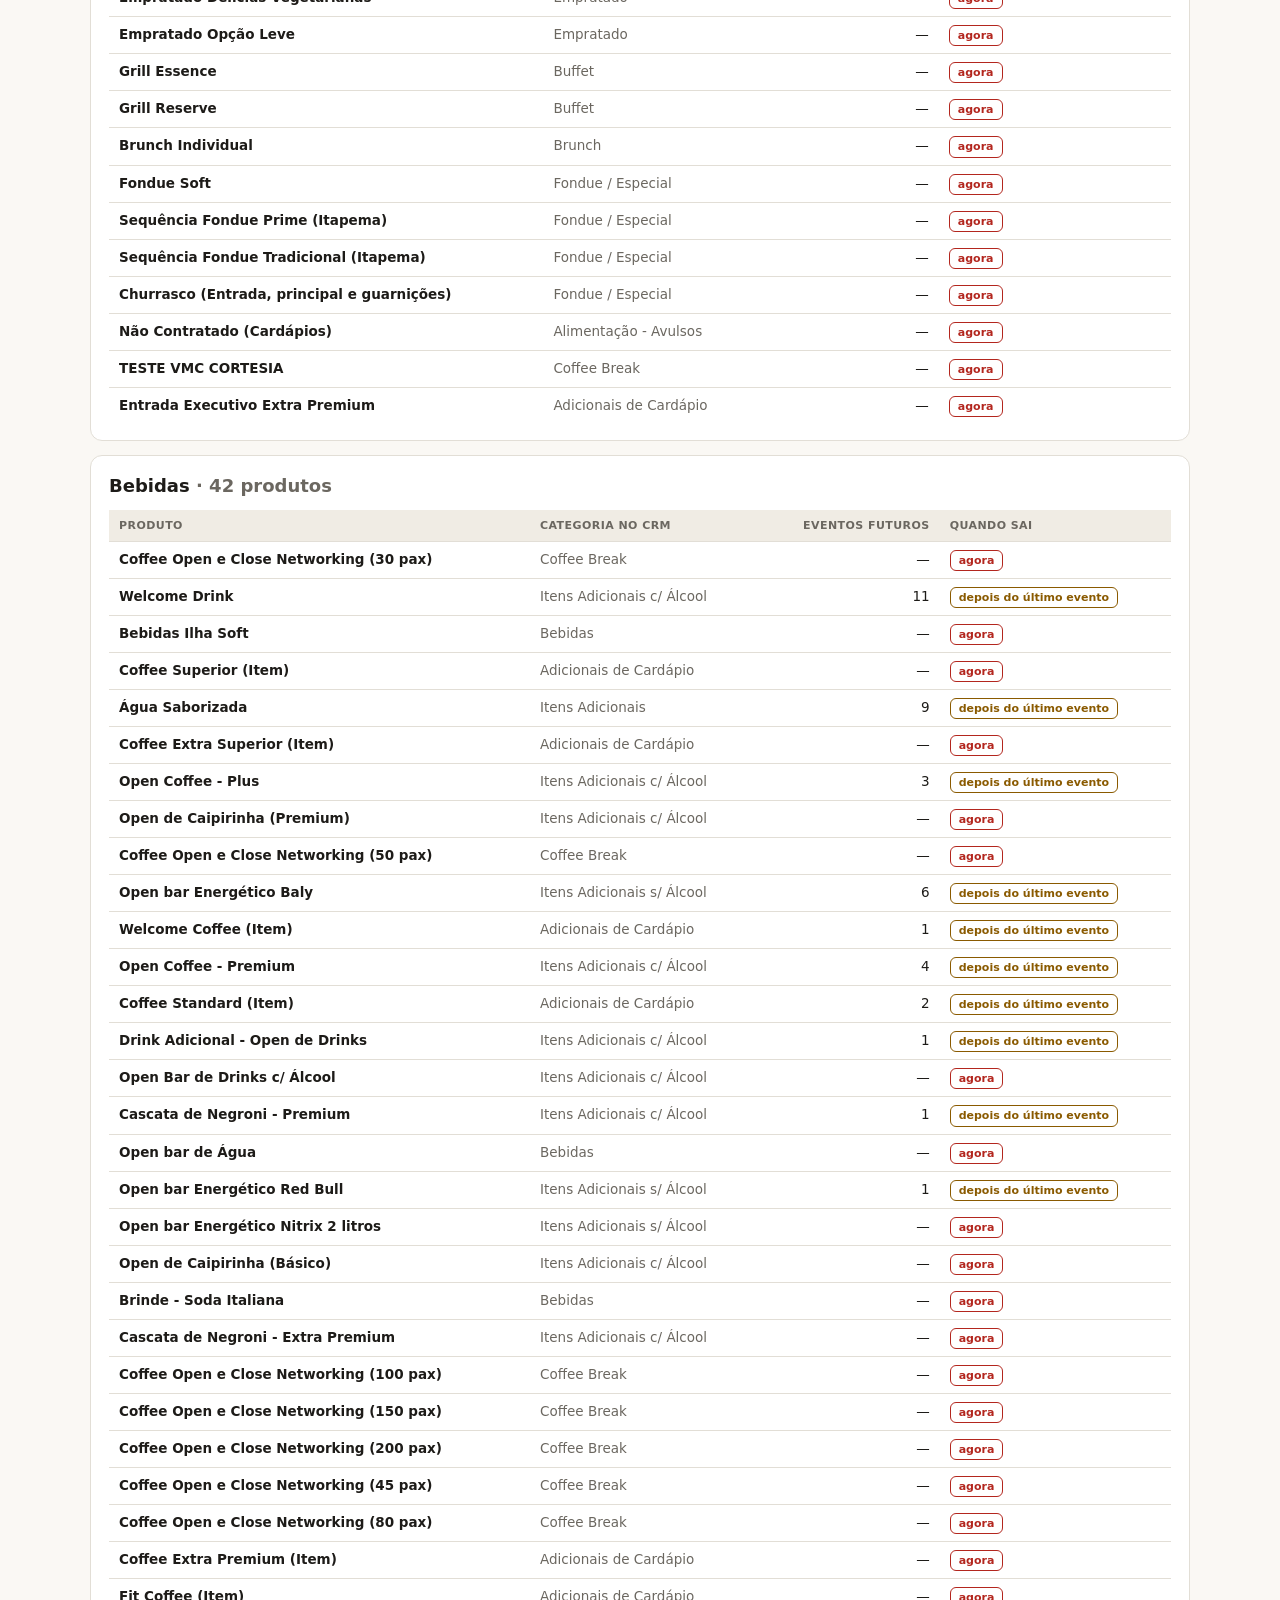
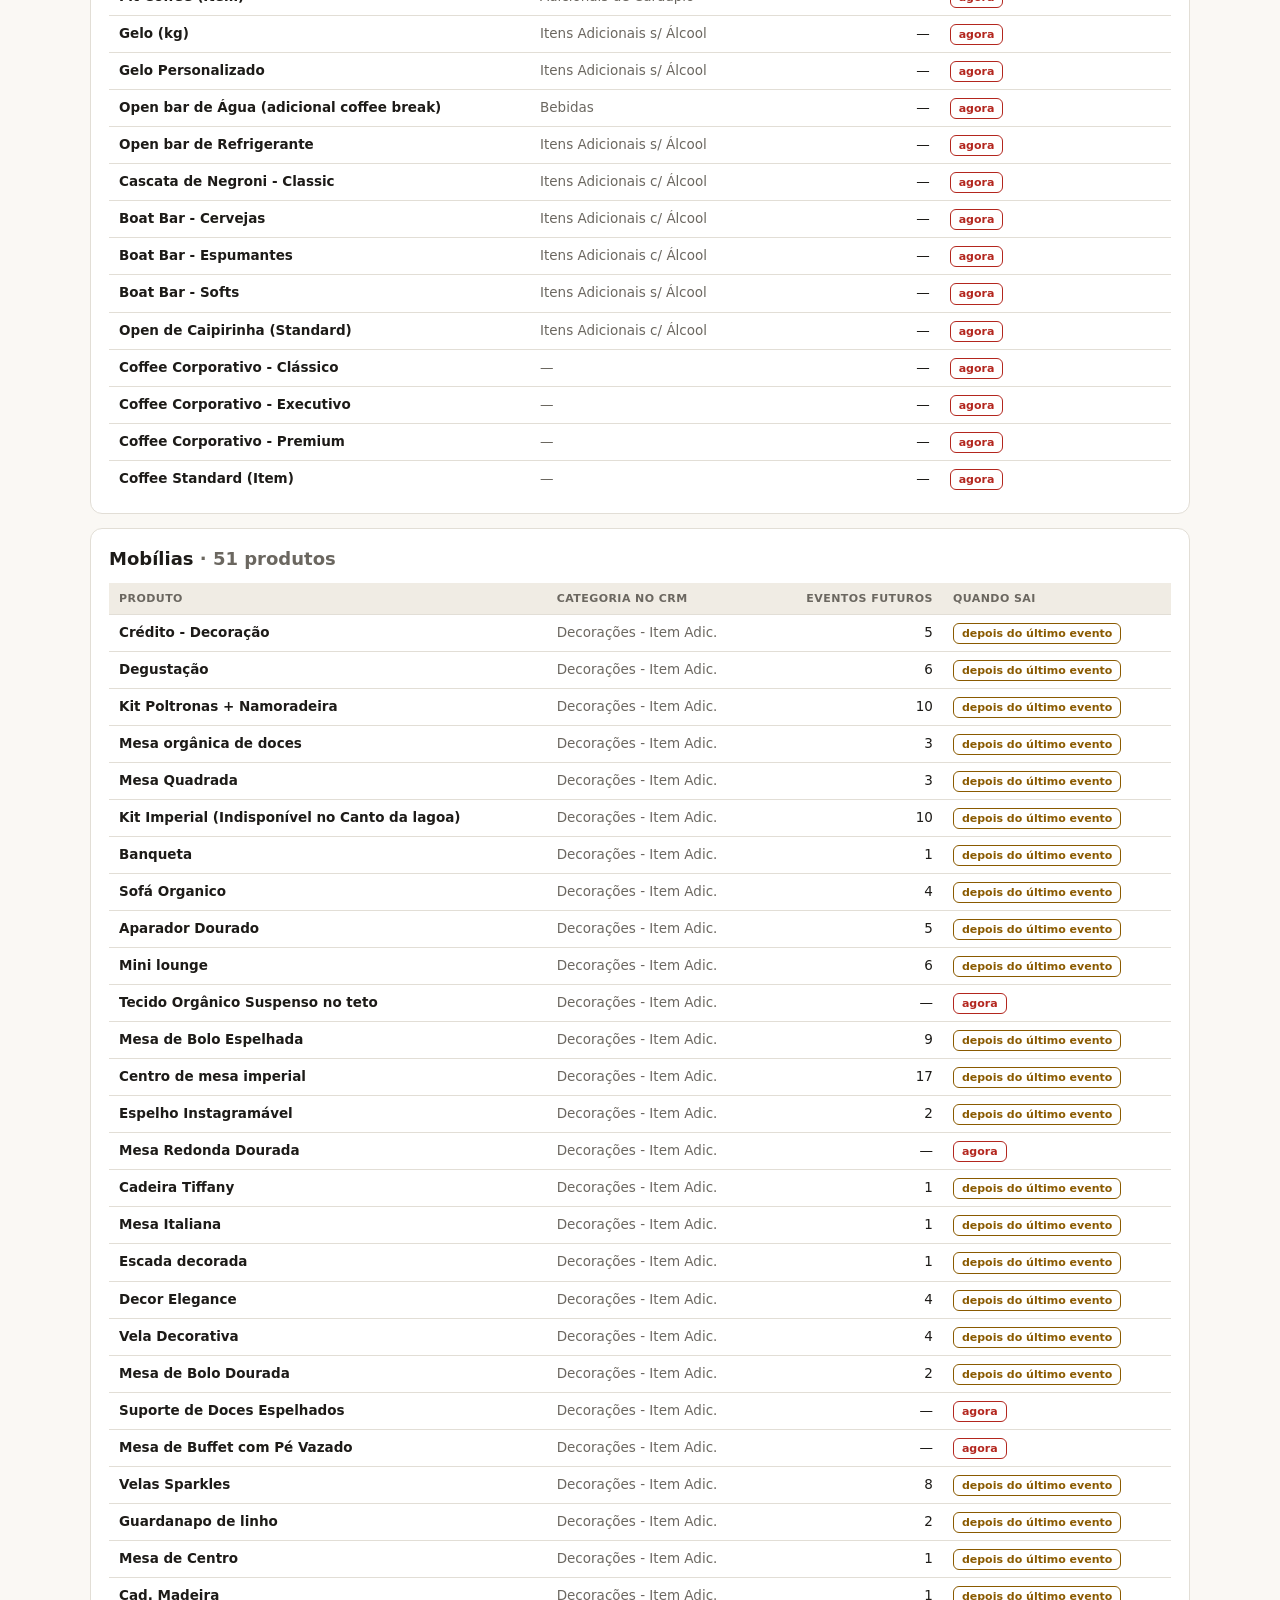
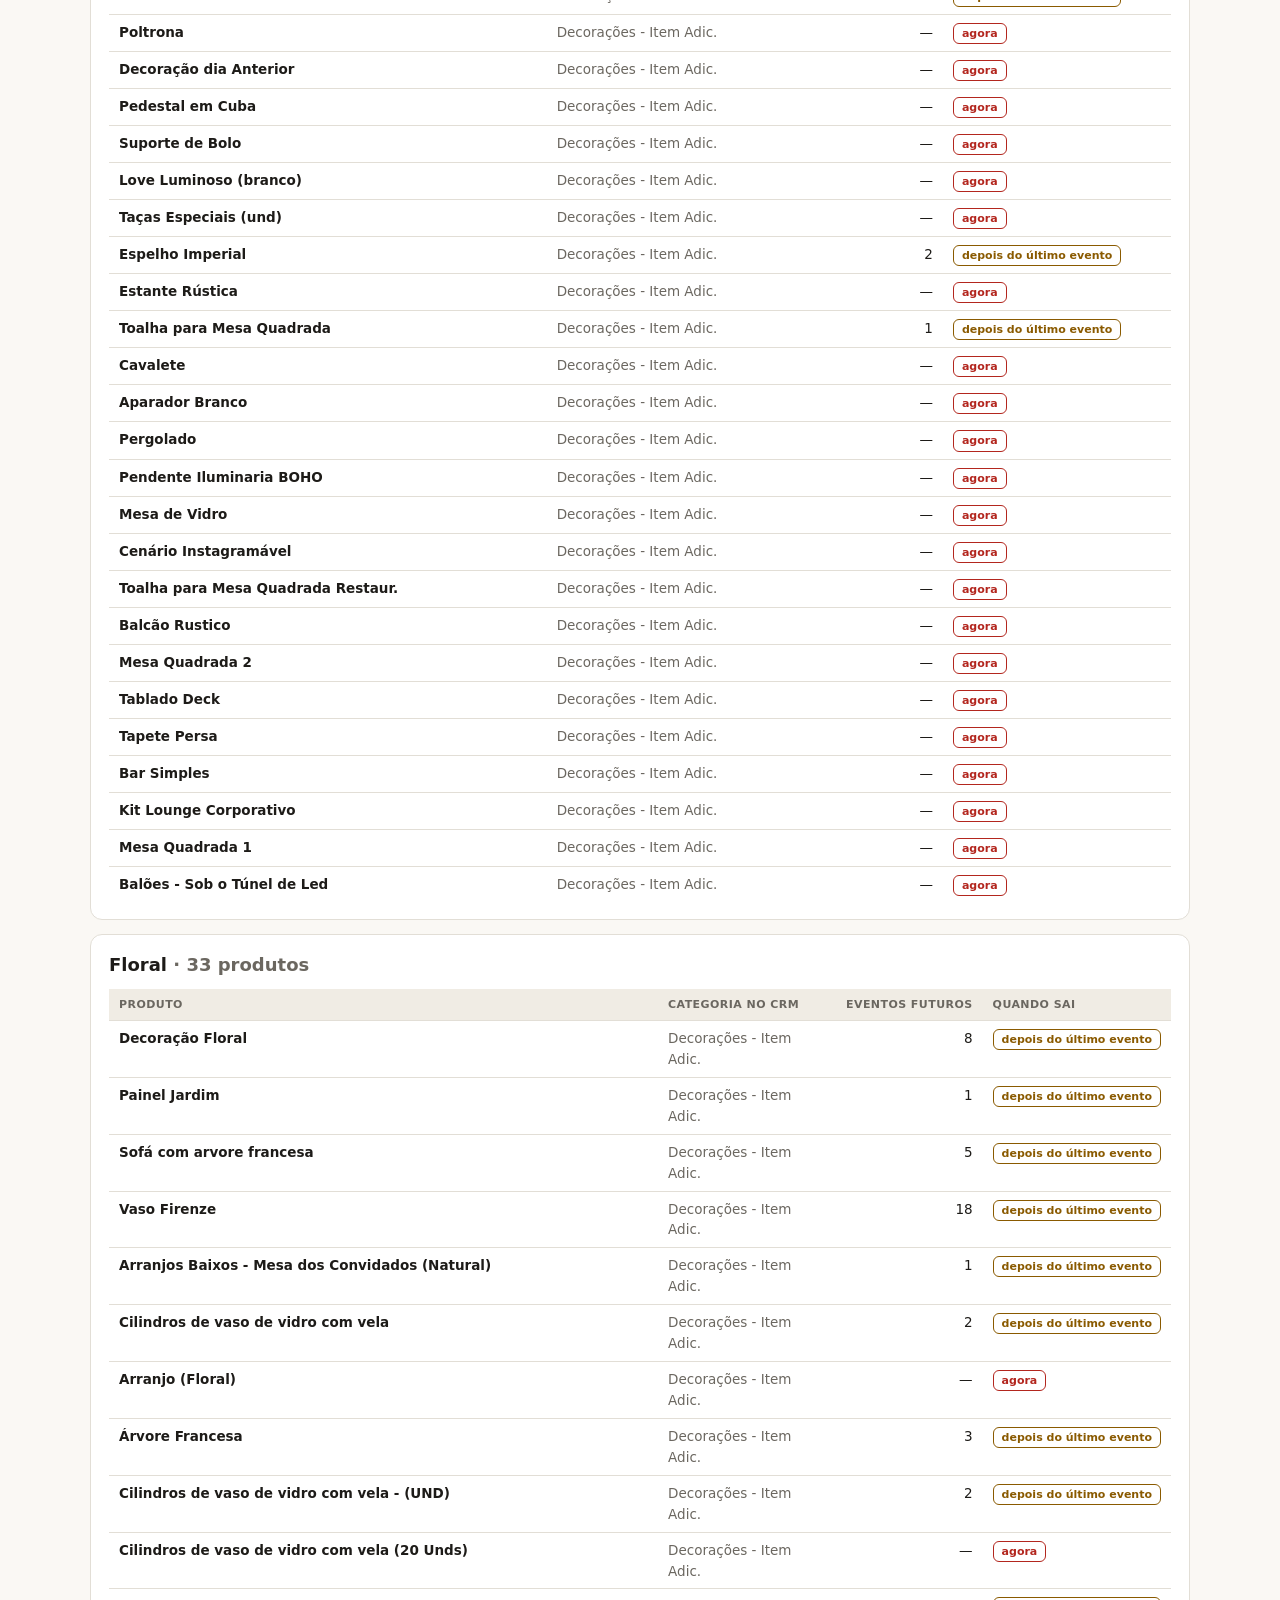
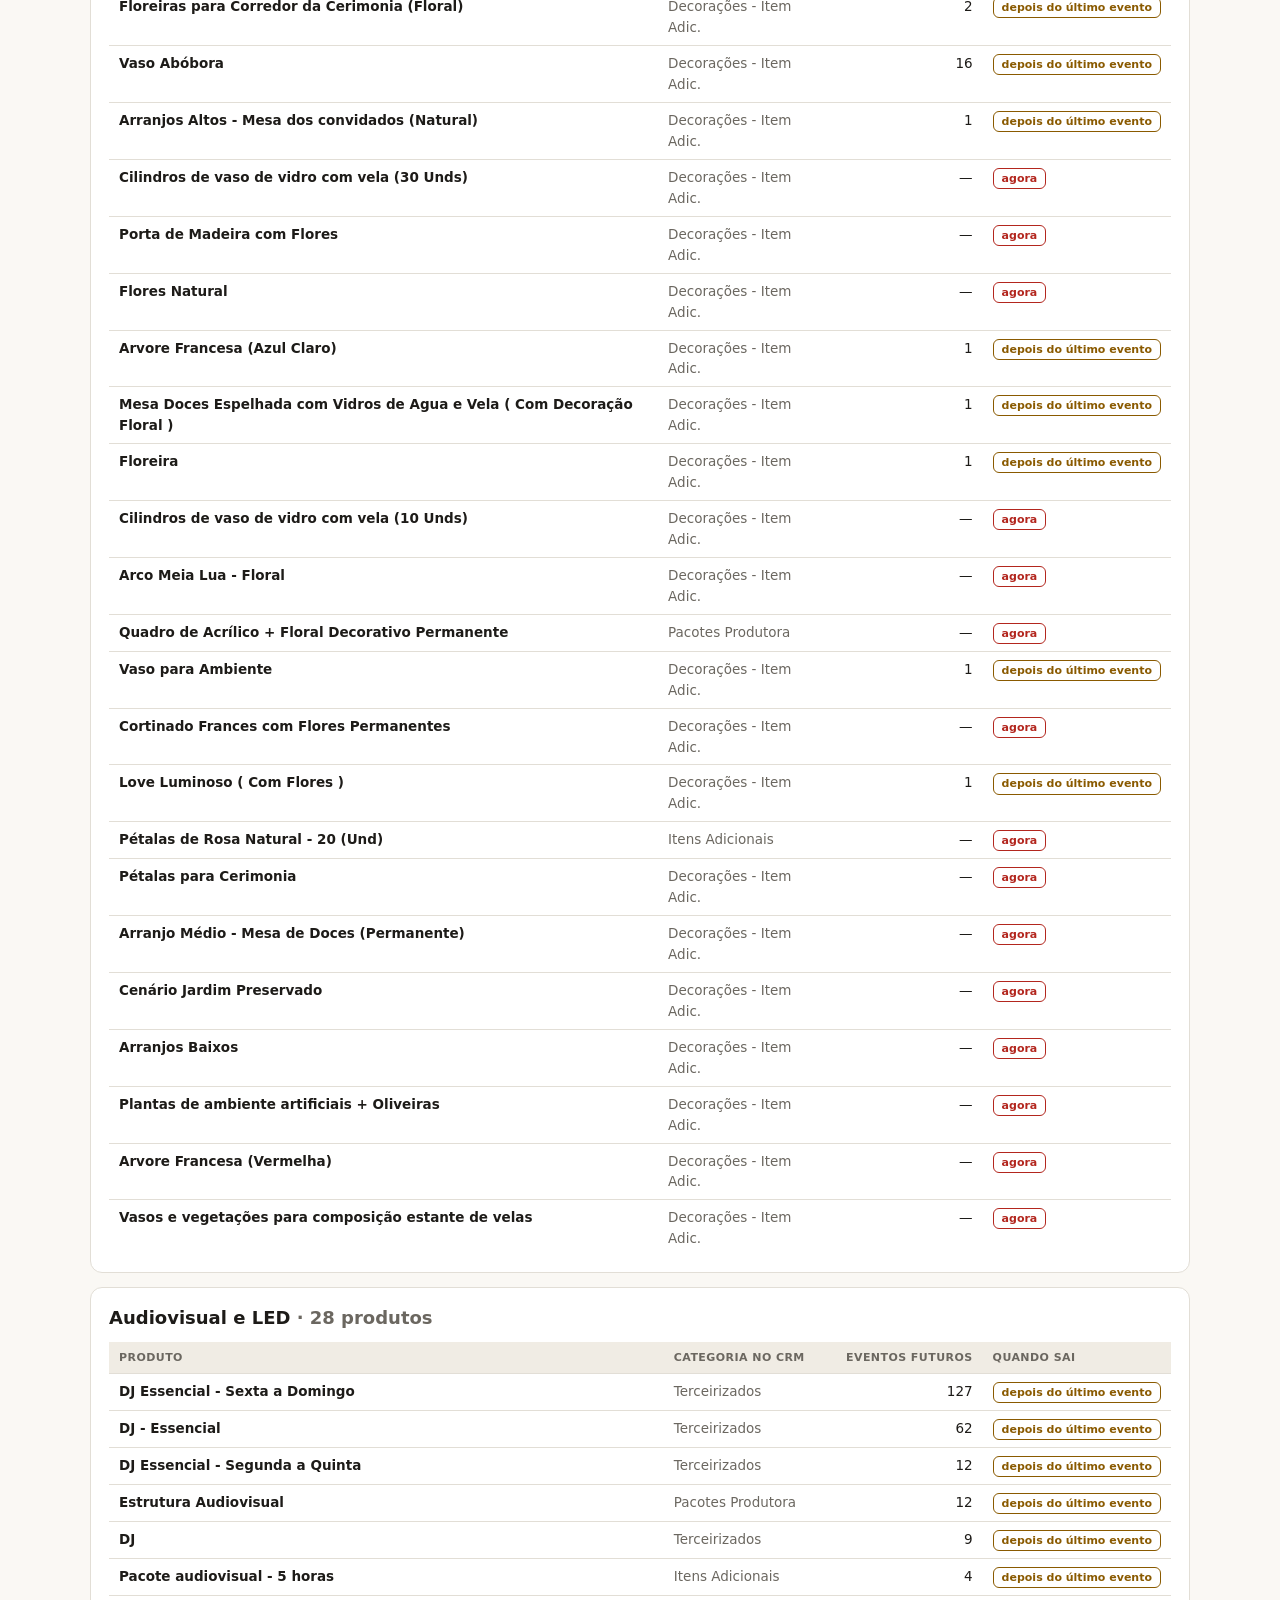
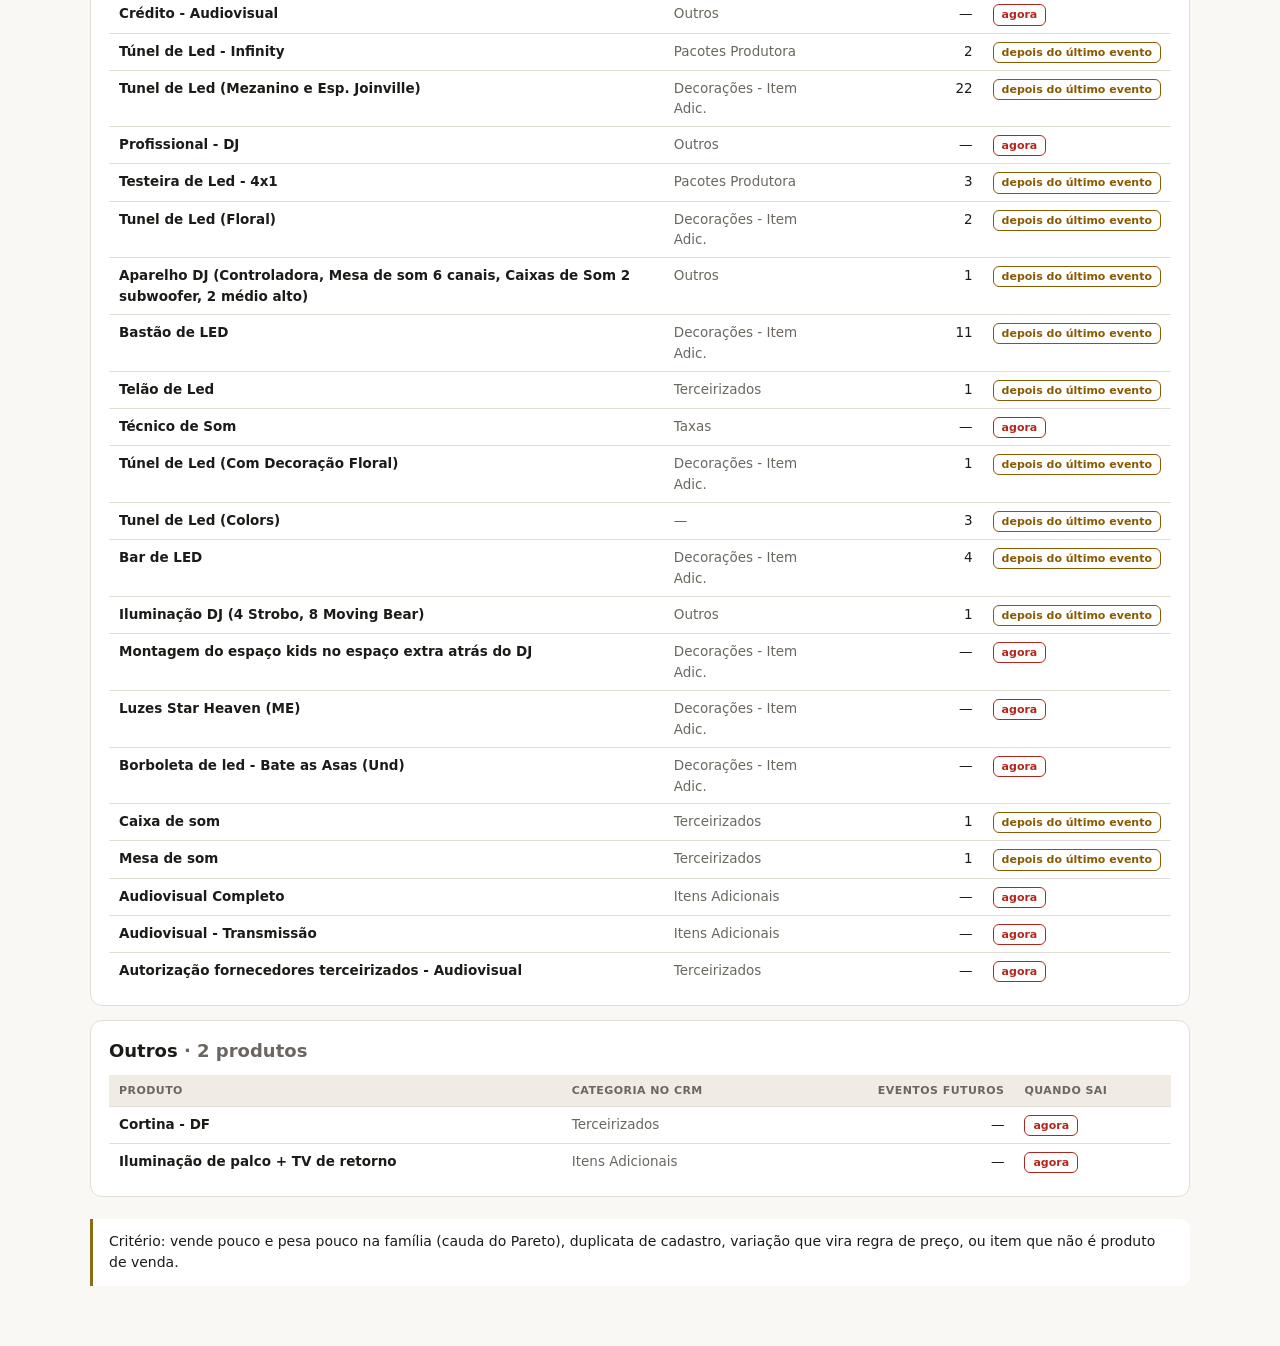
==== commit 39230a6e: "Espelho: escada do Coquetel (Essencial a Signature); Pacote 1 nos retirados Co-Authored-By: Claude F" ====
--- a/index.html
+++ b/index.html
@@ -34,16 +34,16 @@
 <h1>O que sai da oferta</h1>
 <p class="sub">Produtos que deixam de ser vendidos e somem do Catálogo. Nenhum foi desativado no sistema ainda: contrato assinado continua valendo, e os que têm evento marcado só saem depois da última data.</p>
 <div class="kpis">
-  <div class="kpi"><div class="n">198</div><p>produtos fora da oferta</p></div>
+  <div class="kpi"><div class="n">199</div><p>produtos fora da oferta</p></div>
   <div class="kpi"><div class="n">115</div><p>saem agora — sem evento futuro</p></div>
-  <div class="kpi"><div class="n">83</div><p>saem depois do último evento contratado</p></div>
+  <div class="kpi"><div class="n">84</div><p>saem depois do último evento contratado</p></div>
   
 </div>
-<div class="indice"><a href="#alimentacao">Alimentação · 42</a><a href="#bebidas">Bebidas · 42</a><a href="#mobilias">Mobílias · 51</a><a href="#floral">Floral · 33</a><a href="#audiovisual-e-led">Audiovisual e LED · 28</a><a href="#outros">Outros · 2</a></div>
+<div class="indice"><a href="#alimentacao">Alimentação · 43</a><a href="#bebidas">Bebidas · 42</a><a href="#mobilias">Mobílias · 51</a><a href="#floral">Floral · 33</a><a href="#audiovisual-e-led">Audiovisual e LED · 28</a><a href="#outros">Outros · 2</a></div>
 <section class="bloco" id="alimentacao">
-    <h2>Alimentação <span class="mute">· 42 produtos</span></h2>
+    <h2>Alimentação <span class="mute">· 43 produtos</span></h2>
     <div class="wrap"><table><thead><tr><th>Produto</th><th>Categoria no CRM</th><th class="n">Eventos futuros</th><th>Quando sai</th></tr></thead><tbody>
-    <tr><td><b>Buffet Executivo Premium</b></td><td class="mute">Buffet</td><td class="n">—</td><td><span class="t red">agora</span></td></tr><tr><td><b>Empratado Elegância Clássica</b></td><td class="mute">Empratado</td><td class="n">2</td><td><span class="t amb">depois do último evento</span></td></tr><tr><td><b>Brownie Bliss</b></td><td class="mute">Adicionais de Cardápio</td><td class="n">10</td><td><span class="t amb">depois do último evento</span></td></tr><tr><td><b>Empratado Sabores Brasileiros</b></td><td class="mute">Empratado</td><td class="n">—</td><td><span class="t red">agora</span></td></tr><tr><td><b>Brunch Indaiá</b></td><td class="mute">Brunch</td><td class="n">11</td><td><span class="t amb">depois do último evento</span></td></tr><tr><td><b>Alimentação Ilha Soft</b></td><td class="mute">Alimentação - Avulsos</td><td class="n">—</td><td><span class="t red">agora</span></td></tr><tr><td><b>Brunch Clássico</b></td><td class="mute">Brunch</td><td class="n">1</td><td><span class="t amb">depois do último evento</span></td></tr><tr><td><b>Brunch Essencial</b></td><td class="mute">Brunch</td><td class="n">1</td><td><span class="t amb">depois do último evento</span></td></tr><tr><td><b>Feijoada</b></td><td class="mute">Fondue / Especial</td><td class="n">—</td><td><span class="t red">agora</span></td></tr><tr><td><b>Doces e Bolos</b></td><td class="mute">Alimentação - Avulsos</td><td class="n">5</td><td><span class="t amb">depois do último evento</span></td></tr><tr><td><b>Comida Terceirizada</b></td><td class="mute">Alimentação - Avulsos</td><td class="n">1</td><td><span class="t amb">depois do último evento</span></td></tr><tr><td><b>Empratado Extra Superior (Elopement)</b></td><td class="mute">Empratado</td><td class="n">—</td><td><span class="t red">agora</span></td></tr><tr><td><b>Mesa de boas vindas</b></td><td class="mute">Adicionais de Cardápio</td><td class="n">1</td><td><span class="t amb">depois do último evento</span></td></tr><tr><td><b>Empratado Sabores Mediterrâneos</b></td><td class="mute">Empratado</td><td class="n">1</td><td><span class="t amb">depois do último evento</span></td></tr><tr><td><b>Mesa de Sobremesas - Completa</b></td><td class="mute">Adicionais de Cardápio</td><td class="n">—</td><td><span class="t red">agora</span></td></tr><tr><td><b>Finger Foods Infantil 2</b></td><td class="mute">Finger Foods</td><td class="n">—</td><td><span class="t red">agora</span></td></tr><tr><td><b>Finger Foods Infantil 3</b></td><td class="mute">Finger Foods</td><td class="n">1</td><td><span class="t amb">depois do último evento</span></td></tr><tr><td><b>Tábua de Frios</b></td><td class="mute">Alimentação - Avulsos</td><td class="n">1</td><td><span class="t amb">depois do último evento</span></td></tr><tr><td><b>Mesa de Frios</b></td><td class="mute">Alimentação - Avulsos</td><td class="n">1</td><td><span class="t amb">depois do último evento</span></td></tr><tr><td><b>Ilha de Massas</b></td><td class="mute">Adicionais de Cardápio</td><td class="n">1</td><td><span class="t amb">depois do último evento</span></td></tr><tr><td><b>Fondue</b></td><td class="mute">Alimentação - Avulsos</td><td class="n">—</td><td><span class="t red">agora</span></td></tr><tr><td><b>Cake Bar</b></td><td class="mute">Adicionais de Cardápio</td><td class="n">—</td><td><span class="t red">agora</span></td></tr><tr><td><b>Grill Signature</b></td><td class="mute">Buffet</td><td class="n">—</td><td><span class="t red">agora</span></td></tr><tr><td><b>Torre de Tiramissú</b></td><td class="mute">Adicionais de Cardápio</td><td class="n">—</td><td><span class="t red">agora</span></td></tr><tr><td><b>Bolo Personalizado</b></td><td class="mute">Adicionais de Cardápio</td><td class="n">—</td><td><span class="t red">agora</span></td></tr><tr><td><b>Menu Vegetariano</b></td><td class="mute">Menu Completo</td><td class="n">—</td><td><span class="t red">agora</span></td></tr><tr><td><b>Finger Foods Infantil 1</b></td><td class="mute">Finger Foods</td><td class="n">—</td><td><span class="t red">agora</span></td></tr><tr><td><b>Torre de Macarons</b></td><td class="mute">Adicionais de Cardápio</td><td class="n">—</td><td><span class="t red">agora</span></td></tr><tr><td><b>Mesa com Frutas</b></td><td class="mute">Alimentação - Avulsos</td><td class="n">—</td><td><span class="t red">agora</span></td></tr><tr><td><b>Mesa de Frios Soft</b></td><td class="mute">Alimentação - Avulsos</td><td class="n">—</td><td><span class="t red">agora</span></td></tr><tr><td><b>Empratado Delicias Vegetarianas</b></td><td class="mute">Empratado</td><td class="n">—</td><td><span class="t red">agora</span></td></tr><tr><td><b>Empratado Opção Leve</b></td><td class="mute">Empratado</td><td class="n">—</td><td><span class="t red">agora</span></td></tr><tr><td><b>Grill Essence</b></td><td class="mute">Buffet</td><td class="n">—</td><td><span class="t red">agora</span></td></tr><tr><td><b>Grill Reserve</b></td><td class="mute">Buffet</td><td class="n">—</td><td><span class="t red">agora</span></td></tr><tr><td><b>Brunch Individual</b></td><td class="mute">Brunch</td><td class="n">—</td><td><span class="t red">agora</span></td></tr><tr><td><b>Fondue Soft</b></td><td class="mute">Fondue / Especial</td><td class="n">—</td><td><span class="t red">agora</span></td></tr><tr><td><b>Sequência Fondue Prime (Itapema)</b></td><td class="mute">Fondue / Especial</td><td class="n">—</td><td><span class="t red">agora</span></td></tr><tr><td><b>Sequência Fondue Tradicional (Itapema)</b></td><td class="mute">Fondue / Especial</td><td class="n">—</td><td><span class="t red">agora</span></td></tr><tr><td><b>Churrasco (Entrada, principal e guarnições)</b></td><td class="mute">Fondue / Especial</td><td class="n">—</td><td><span class="t red">agora</span></td></tr><tr><td><b>Não Contratado (Cardápios)</b></td><td class="mute">Alimentação - Avulsos</td><td class="n">—</td><td><span class="t red">agora</span></td></tr><tr><td><b>TESTE VMC CORTESIA</b></td><td class="mute">Coffee Break</td><td class="n">—</td><td><span class="t red">agora</span></td></tr><tr><td><b>Entrada Executivo Extra Premium</b></td><td class="mute">Adicionais de Cardápio</td><td class="n">—</td><td><span class="t red">agora</span></td></tr>
+    <tr><td><b>Buffet Executivo Premium</b></td><td class="mute">Buffet</td><td class="n">—</td><td><span class="t red">agora</span></td></tr><tr><td><b>Empratado Elegância Clássica</b></td><td class="mute">Empratado</td><td class="n">2</td><td><span class="t amb">depois do último evento</span></td></tr><tr><td><b>Brownie Bliss</b></td><td class="mute">Adicionais de Cardápio</td><td class="n">10</td><td><span class="t amb">depois do último evento</span></td></tr><tr><td><b>Coquetel Pacote 1</b></td><td class="mute">Coquetel</td><td class="n">5</td><td><span class="t amb">depois do último evento</span></td></tr><tr><td><b>Empratado Sabores Brasileiros</b></td><td class="mute">Empratado</td><td class="n">—</td><td><span class="t red">agora</span></td></tr><tr><td><b>Brunch Indaiá</b></td><td class="mute">Brunch</td><td class="n">11</td><td><span class="t amb">depois do último evento</span></td></tr><tr><td><b>Alimentação Ilha Soft</b></td><td class="mute">Alimentação - Avulsos</td><td class="n">—</td><td><span class="t red">agora</span></td></tr><tr><td><b>Brunch Clássico</b></td><td class="mute">Brunch</td><td class="n">1</td><td><span class="t amb">depois do último evento</span></td></tr><tr><td><b>Brunch Essencial</b></td><td class="mute">Brunch</td><td class="n">1</td><td><span class="t amb">depois do último evento</span></td></tr><tr><td><b>Feijoada</b></td><td class="mute">Fondue / Especial</td><td class="n">—</td><td><span class="t red">agora</span></td></tr><tr><td><b>Doces e Bolos</b></td><td class="mute">Alimentação - Avulsos</td><td class="n">5</td><td><span class="t amb">depois do último evento</span></td></tr><tr><td><b>Comida Terceirizada</b></td><td class="mute">Alimentação - Avulsos</td><td class="n">1</td><td><span class="t amb">depois do último evento</span></td></tr><tr><td><b>Empratado Extra Superior (Elopement)</b></td><td class="mute">Empratado</td><td class="n">—</td><td><span class="t red">agora</span></td></tr><tr><td><b>Mesa de boas vindas</b></td><td class="mute">Adicionais de Cardápio</td><td class="n">1</td><td><span class="t amb">depois do último evento</span></td></tr><tr><td><b>Empratado Sabores Mediterrâneos</b></td><td class="mute">Empratado</td><td class="n">1</td><td><span class="t amb">depois do último evento</span></td></tr><tr><td><b>Mesa de Sobremesas - Completa</b></td><td class="mute">Adicionais de Cardápio</td><td class="n">—</td><td><span class="t red">agora</span></td></tr><tr><td><b>Finger Foods Infantil 2</b></td><td class="mute">Finger Foods</td><td class="n">—</td><td><span class="t red">agora</span></td></tr><tr><td><b>Finger Foods Infantil 3</b></td><td class="mute">Finger Foods</td><td class="n">1</td><td><span class="t amb">depois do último evento</span></td></tr><tr><td><b>Tábua de Frios</b></td><td class="mute">Alimentação - Avulsos</td><td class="n">1</td><td><span class="t amb">depois do último evento</span></td></tr><tr><td><b>Mesa de Frios</b></td><td class="mute">Alimentação - Avulsos</td><td class="n">1</td><td><span class="t amb">depois do último evento</span></td></tr><tr><td><b>Ilha de Massas</b></td><td class="mute">Adicionais de Cardápio</td><td class="n">1</td><td><span class="t amb">depois do último evento</span></td></tr><tr><td><b>Fondue</b></td><td class="mute">Alimentação - Avulsos</td><td class="n">—</td><td><span class="t red">agora</span></td></tr><tr><td><b>Cake Bar</b></td><td class="mute">Adicionais de Cardápio</td><td class="n">—</td><td><span class="t red">agora</span></td></tr><tr><td><b>Grill Signature</b></td><td class="mute">Buffet</td><td class="n">—</td><td><span class="t red">agora</span></td></tr><tr><td><b>Torre de Tiramissú</b></td><td class="mute">Adicionais de Cardápio</td><td class="n">—</td><td><span class="t red">agora</span></td></tr><tr><td><b>Bolo Personalizado</b></td><td class="mute">Adicionais de Cardápio</td><td class="n">—</td><td><span class="t red">agora</span></td></tr><tr><td><b>Menu Vegetariano</b></td><td class="mute">Menu Completo</td><td class="n">—</td><td><span class="t red">agora</span></td></tr><tr><td><b>Finger Foods Infantil 1</b></td><td class="mute">Finger Foods</td><td class="n">—</td><td><span class="t red">agora</span></td></tr><tr><td><b>Torre de Macarons</b></td><td class="mute">Adicionais de Cardápio</td><td class="n">—</td><td><span class="t red">agora</span></td></tr><tr><td><b>Mesa com Frutas</b></td><td class="mute">Alimentação - Avulsos</td><td class="n">—</td><td><span class="t red">agora</span></td></tr><tr><td><b>Mesa de Frios Soft</b></td><td class="mute">Alimentação - Avulsos</td><td class="n">—</td><td><span class="t red">agora</span></td></tr><tr><td><b>Empratado Delicias Vegetarianas</b></td><td class="mute">Empratado</td><td class="n">—</td><td><span class="t red">agora</span></td></tr><tr><td><b>Empratado Opção Leve</b></td><td class="mute">Empratado</td><td class="n">—</td><td><span class="t red">agora</span></td></tr><tr><td><b>Grill Essence</b></td><td class="mute">Buffet</td><td class="n">—</td><td><span class="t red">agora</span></td></tr><tr><td><b>Grill Reserve</b></td><td class="mute">Buffet</td><td class="n">—</td><td><span class="t red">agora</span></td></tr><tr><td><b>Brunch Individual</b></td><td class="mute">Brunch</td><td class="n">—</td><td><span class="t red">agora</span></td></tr><tr><td><b>Fondue Soft</b></td><td class="mute">Fondue / Especial</td><td class="n">—</td><td><span class="t red">agora</span></td></tr><tr><td><b>Sequência Fondue Prime (Itapema)</b></td><td class="mute">Fondue / Especial</td><td class="n">—</td><td><span class="t red">agora</span></td></tr><tr><td><b>Sequência Fondue Tradicional (Itapema)</b></td><td class="mute">Fondue / Especial</td><td class="n">—</td><td><span class="t red">agora</span></td></tr><tr><td><b>Churrasco (Entrada, principal e guarnições)</b></td><td class="mute">Fondue / Especial</td><td class="n">—</td><td><span class="t red">agora</span></td></tr><tr><td><b>Não Contratado (Cardápios)</b></td><td class="mute">Alimentação - Avulsos</td><td class="n">—</td><td><span class="t red">agora</span></td></tr><tr><td><b>TESTE VMC CORTESIA</b></td><td class="mute">Coffee Break</td><td class="n">—</td><td><span class="t red">agora</span></td></tr><tr><td><b>Entrada Executivo Extra Premium</b></td><td class="mute">Adicionais de Cardápio</td><td class="n">—</td><td><span class="t red">agora</span></td></tr>
     </tbody></table></div></section><section class="bloco" id="bebidas">
     <h2>Bebidas <span class="mute">· 42 produtos</span></h2>
     <div class="wrap"><table><thead><tr><th>Produto</th><th>Categoria no CRM</th><th class="n">Eventos futuros</th><th>Quando sai</th></tr></thead><tbody>
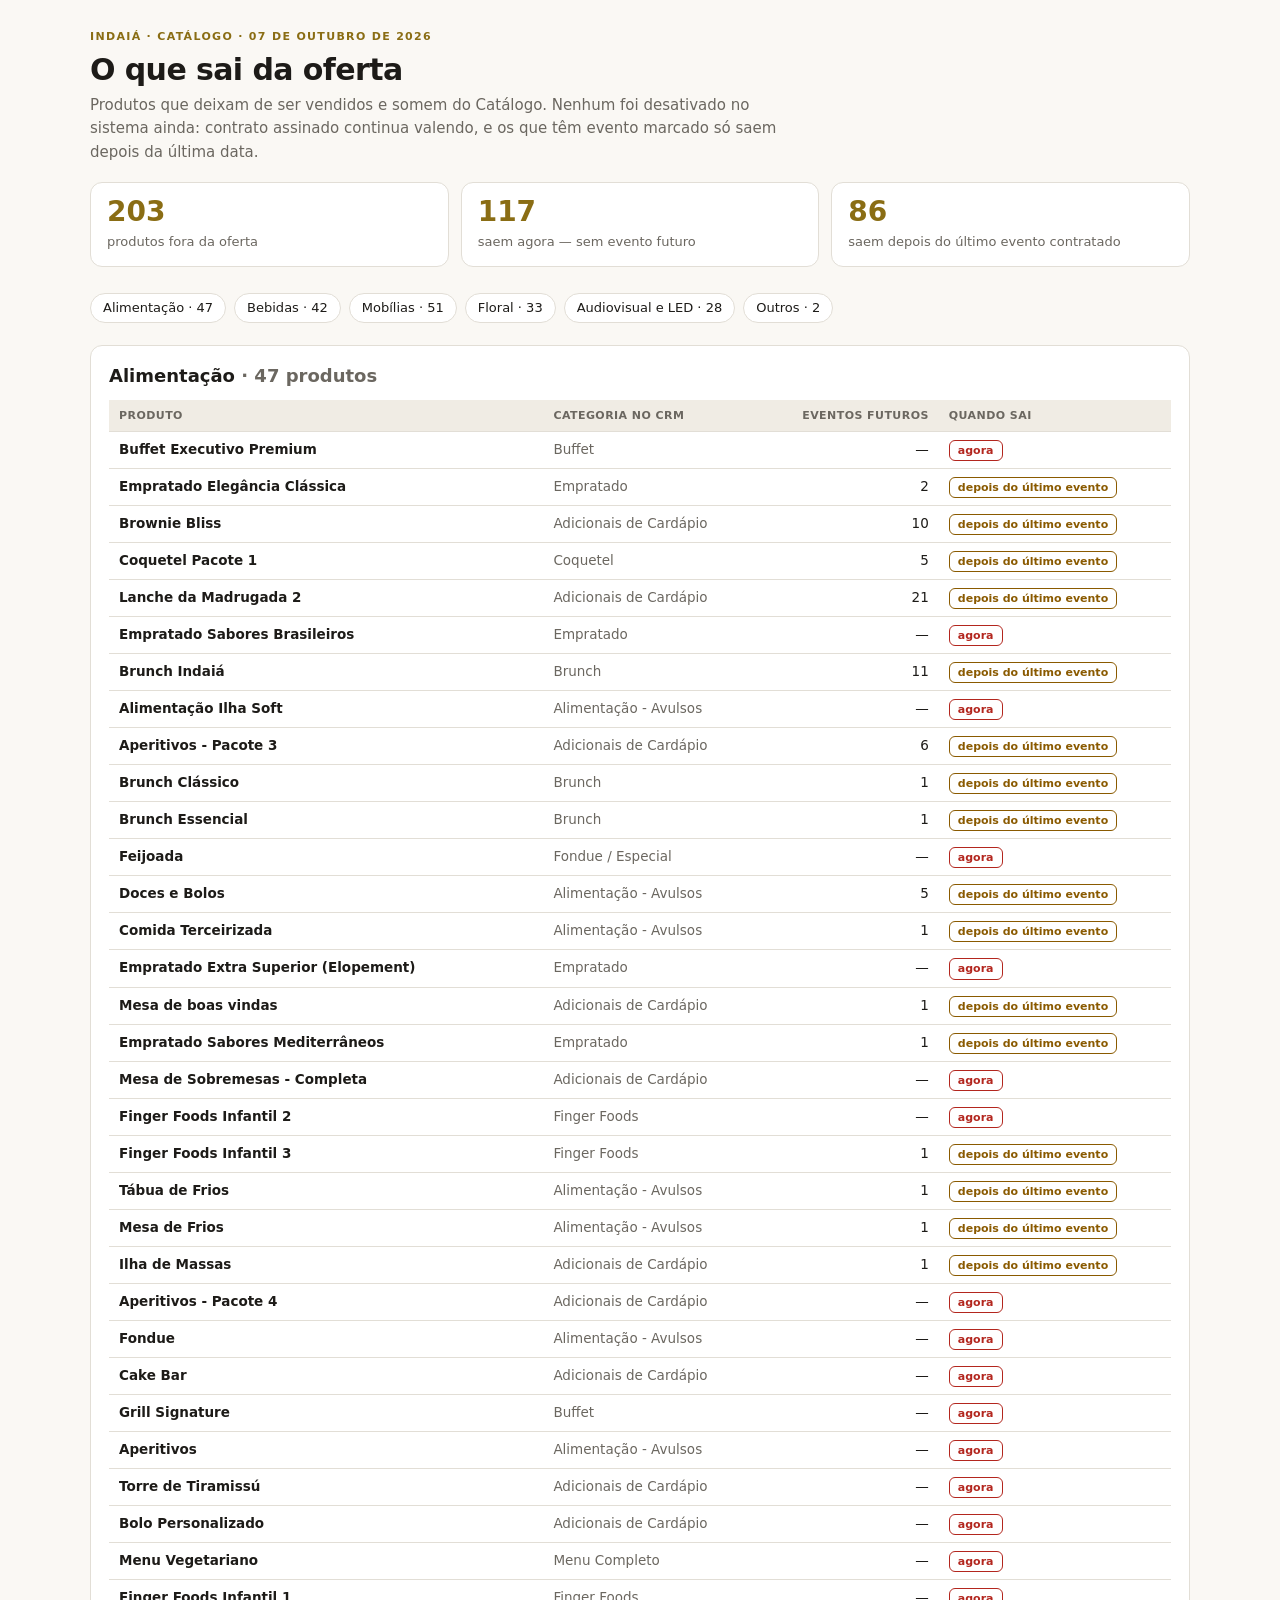
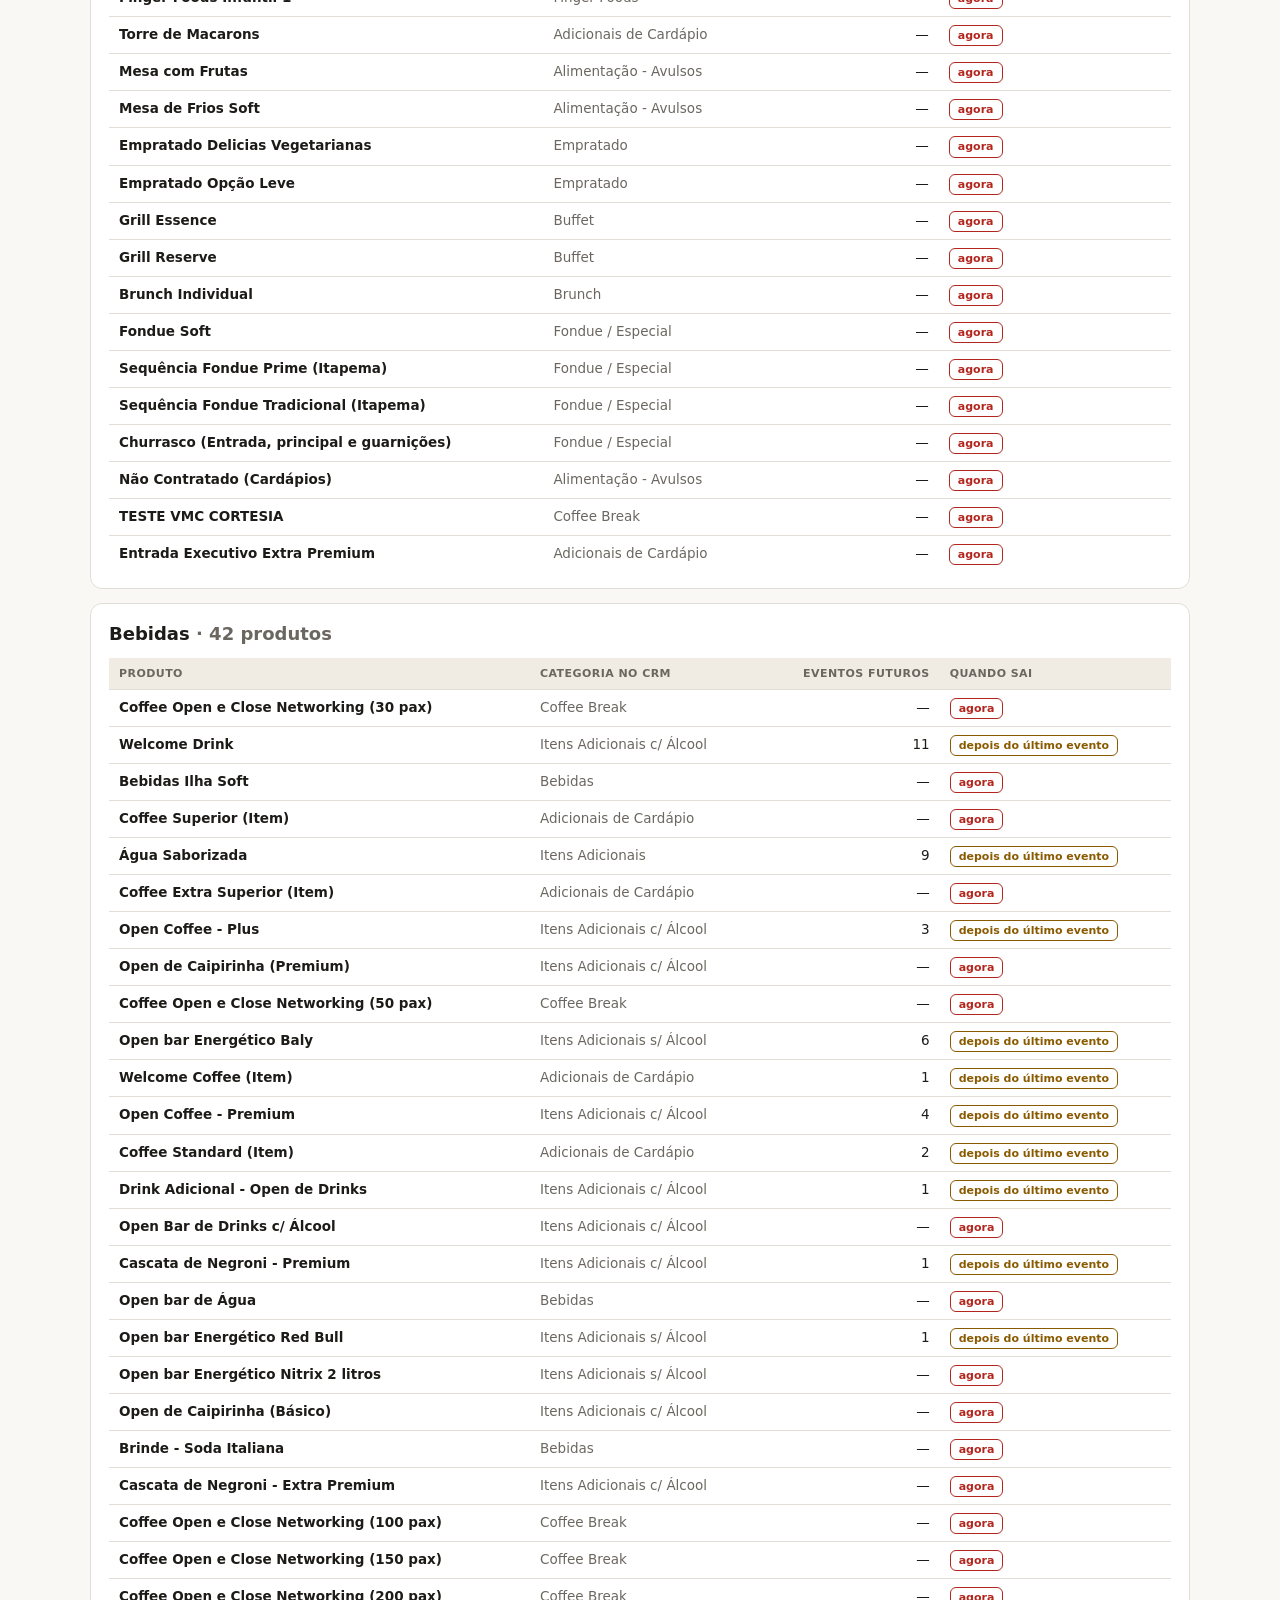
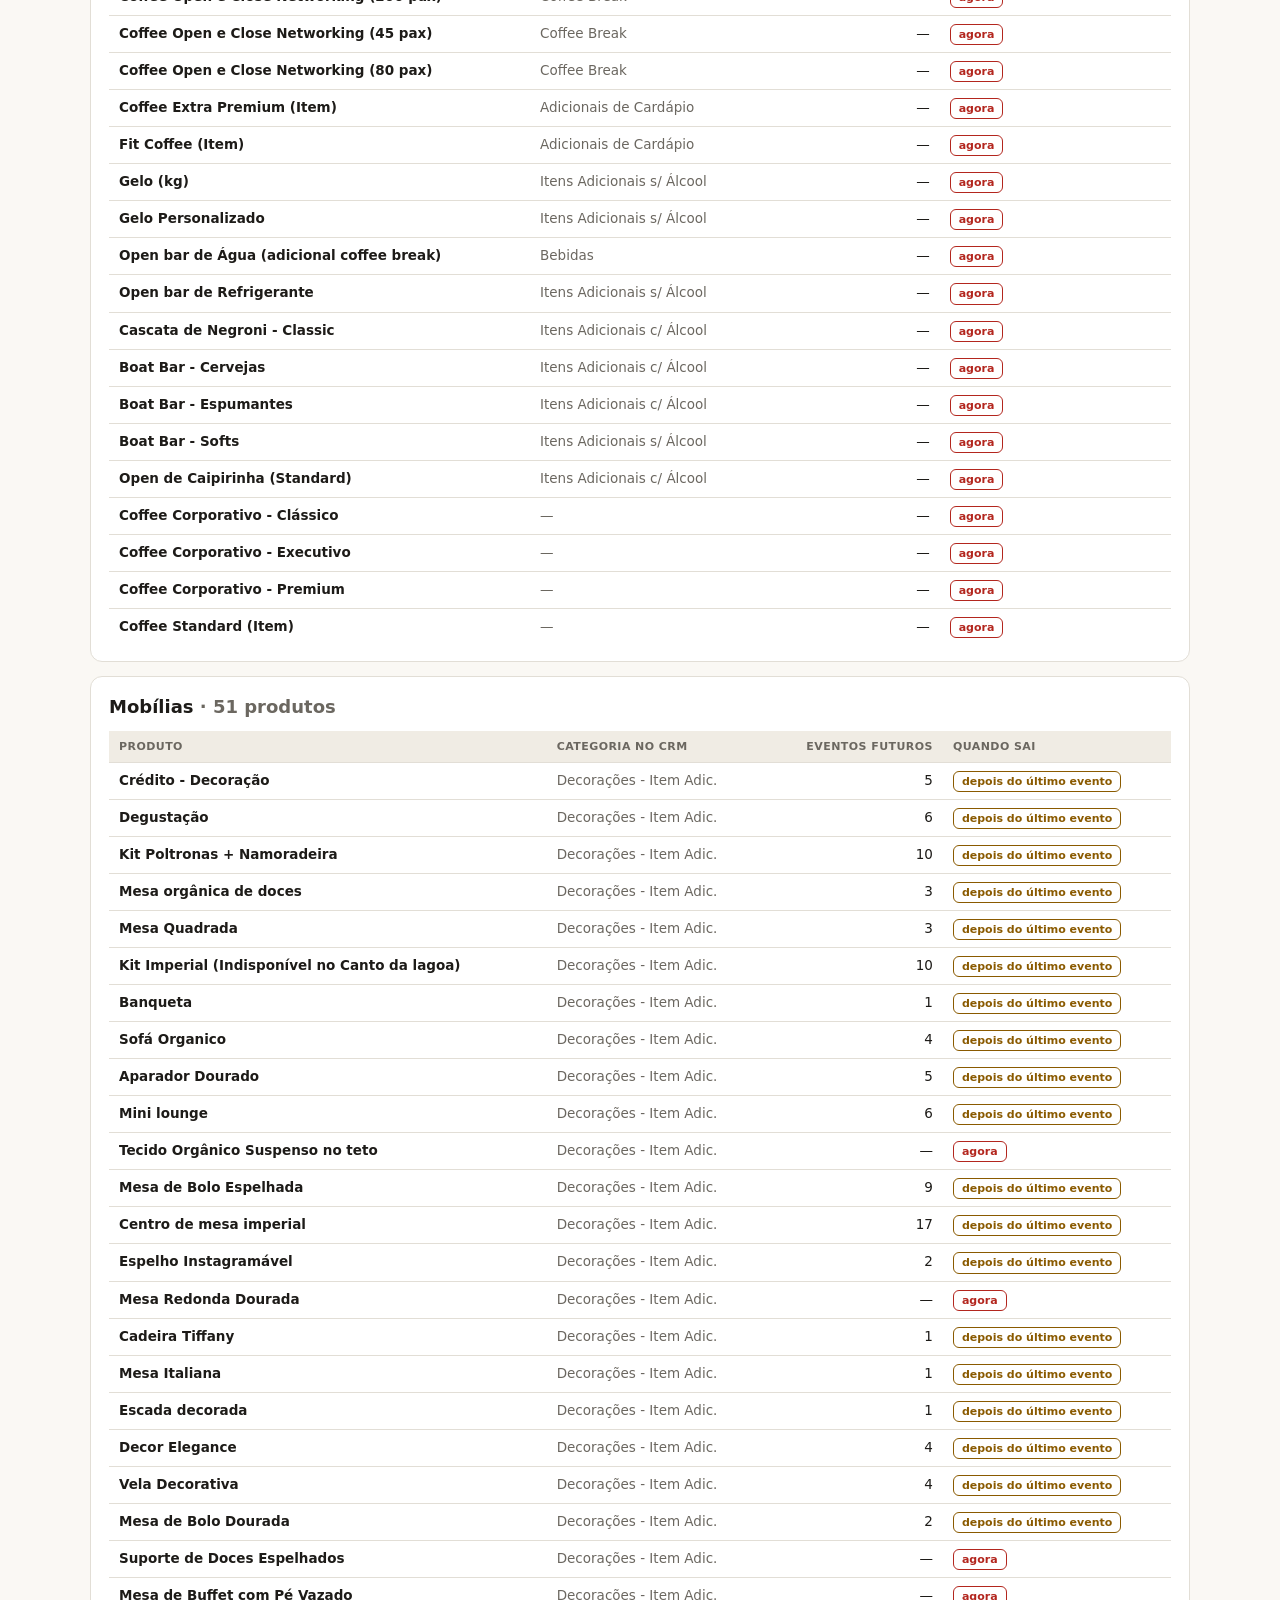
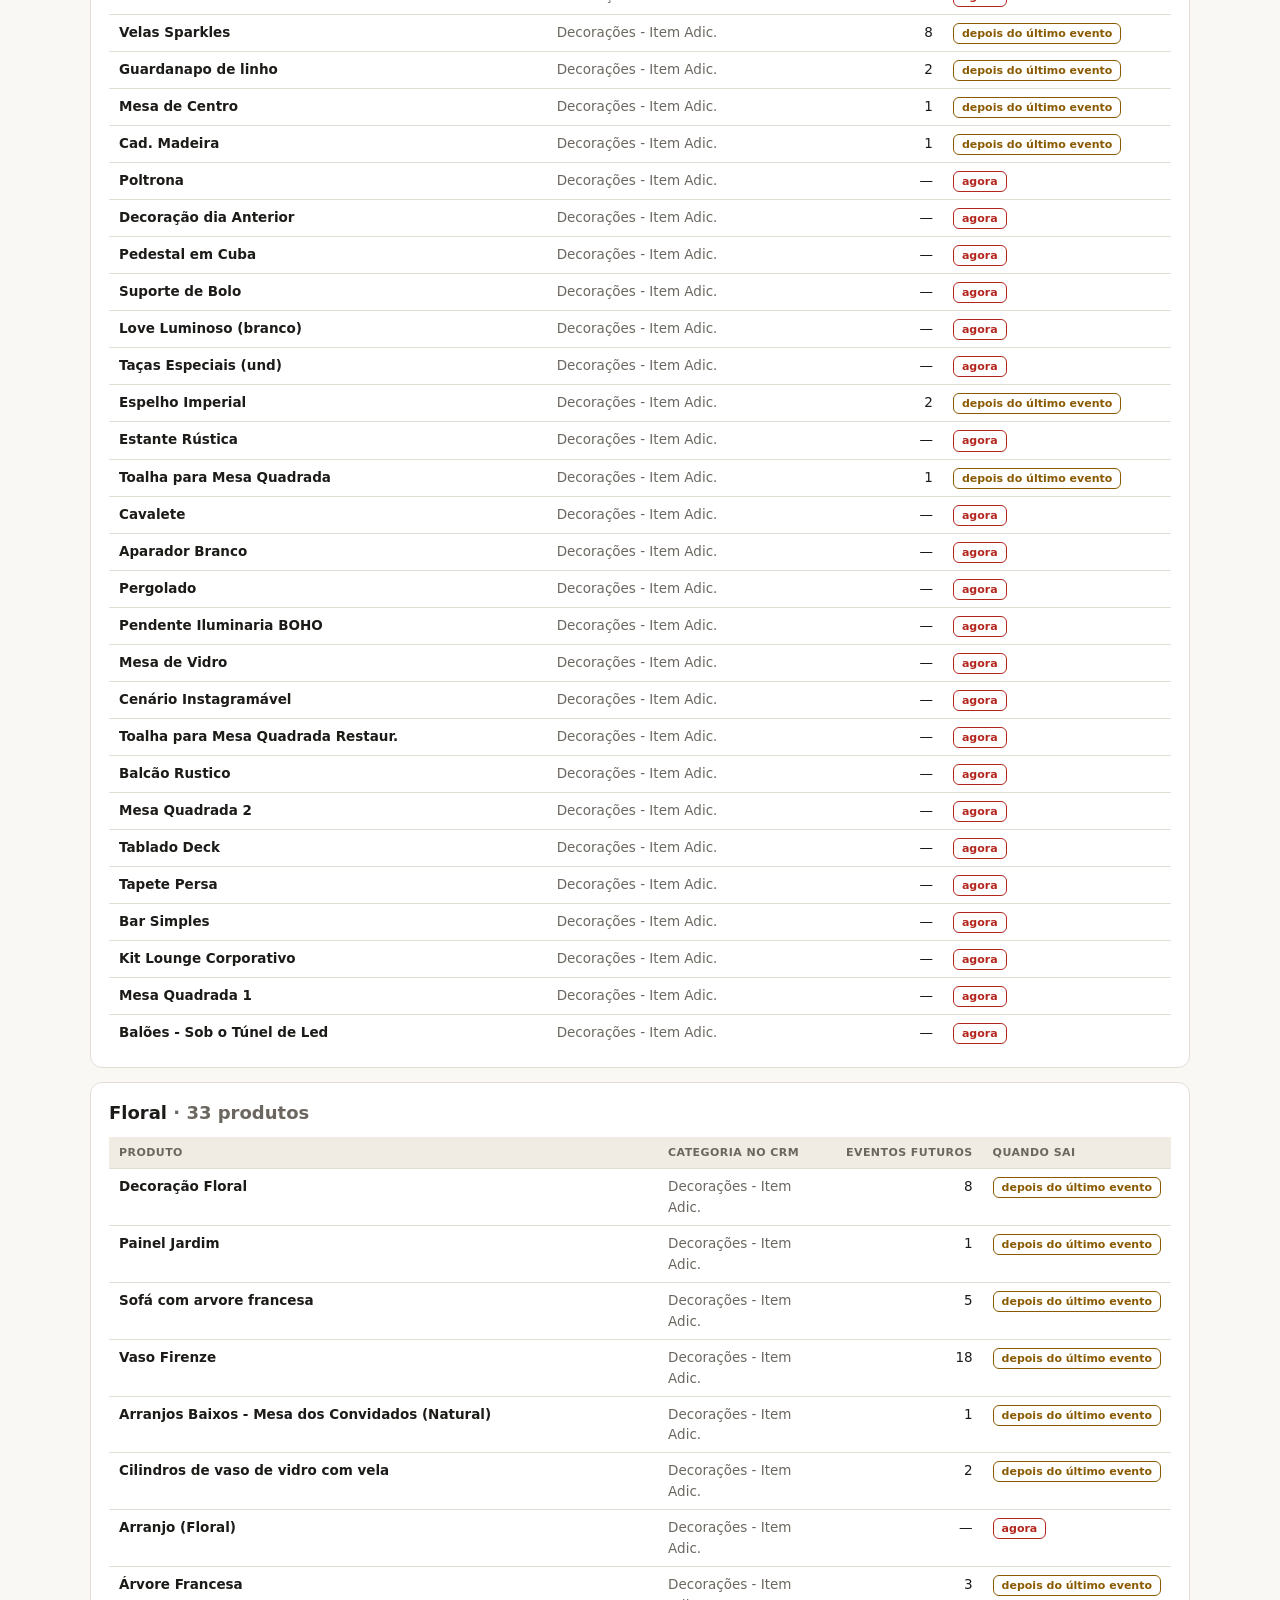
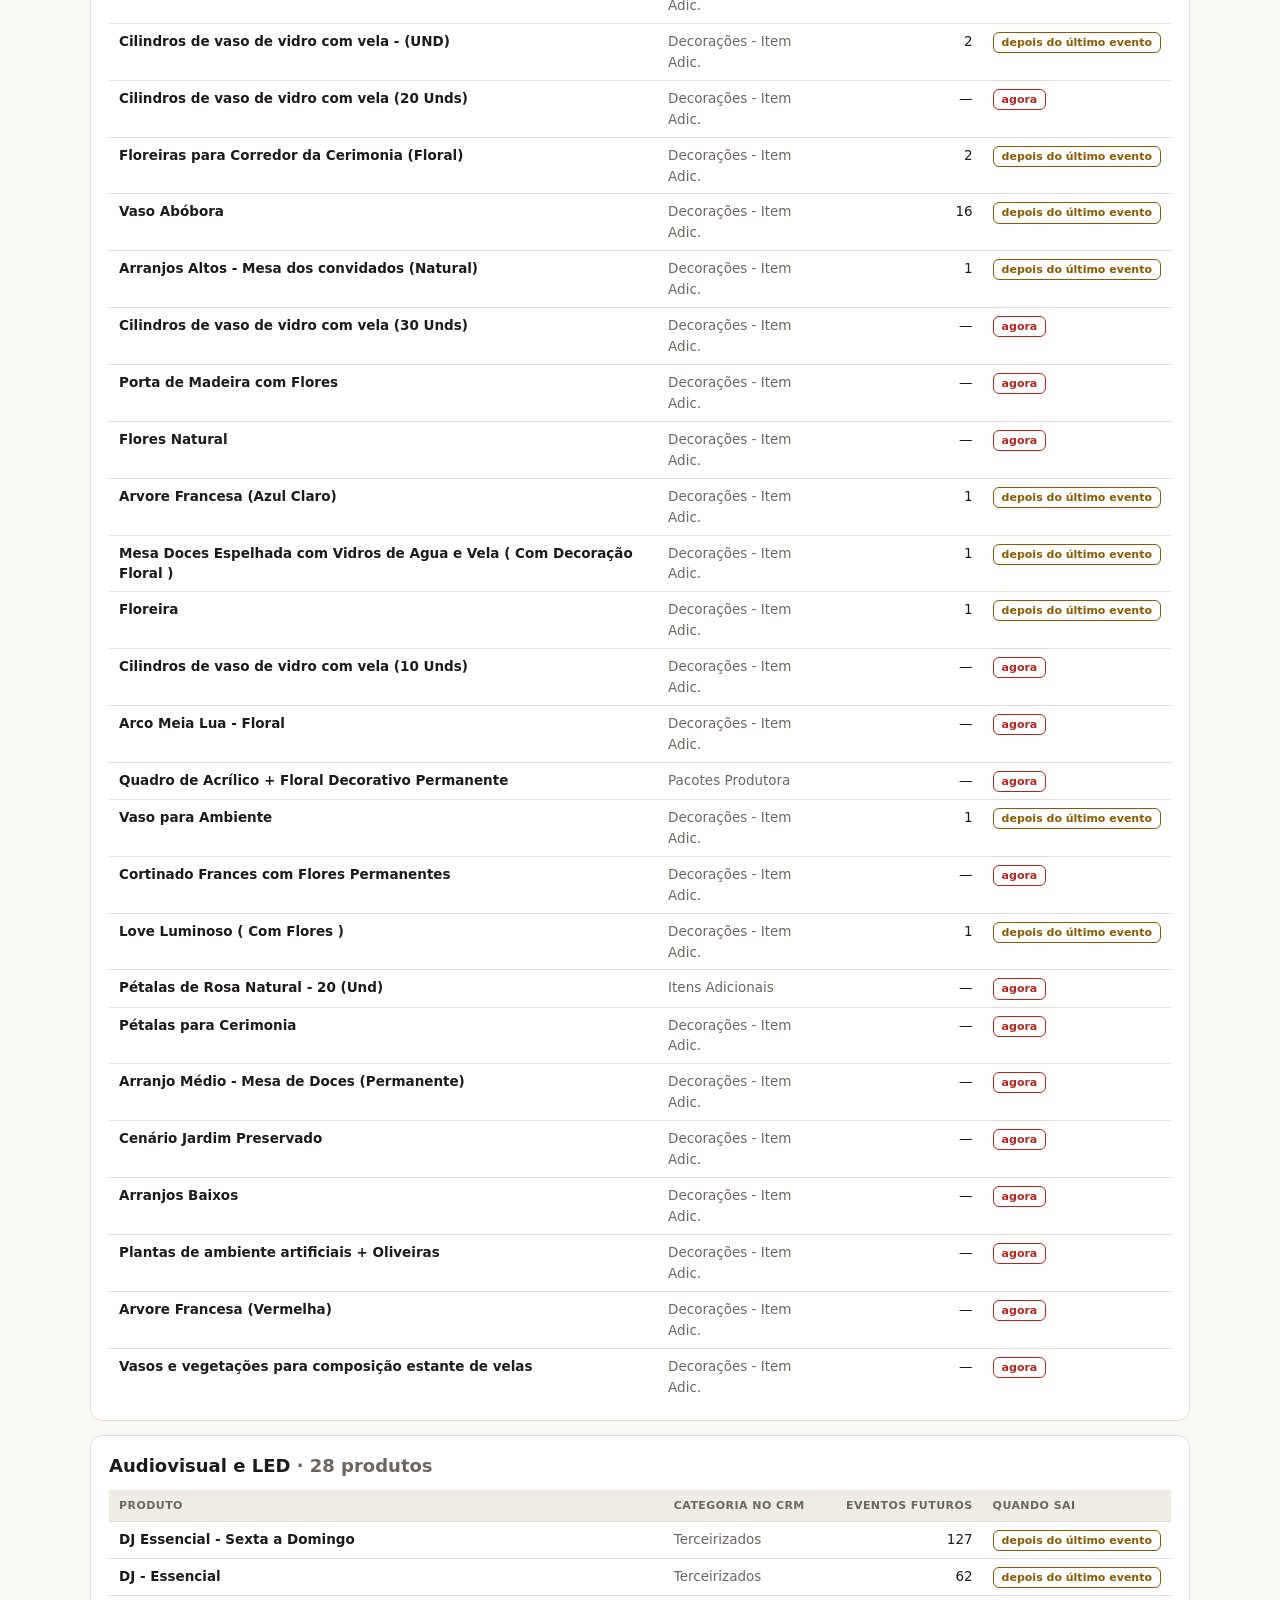
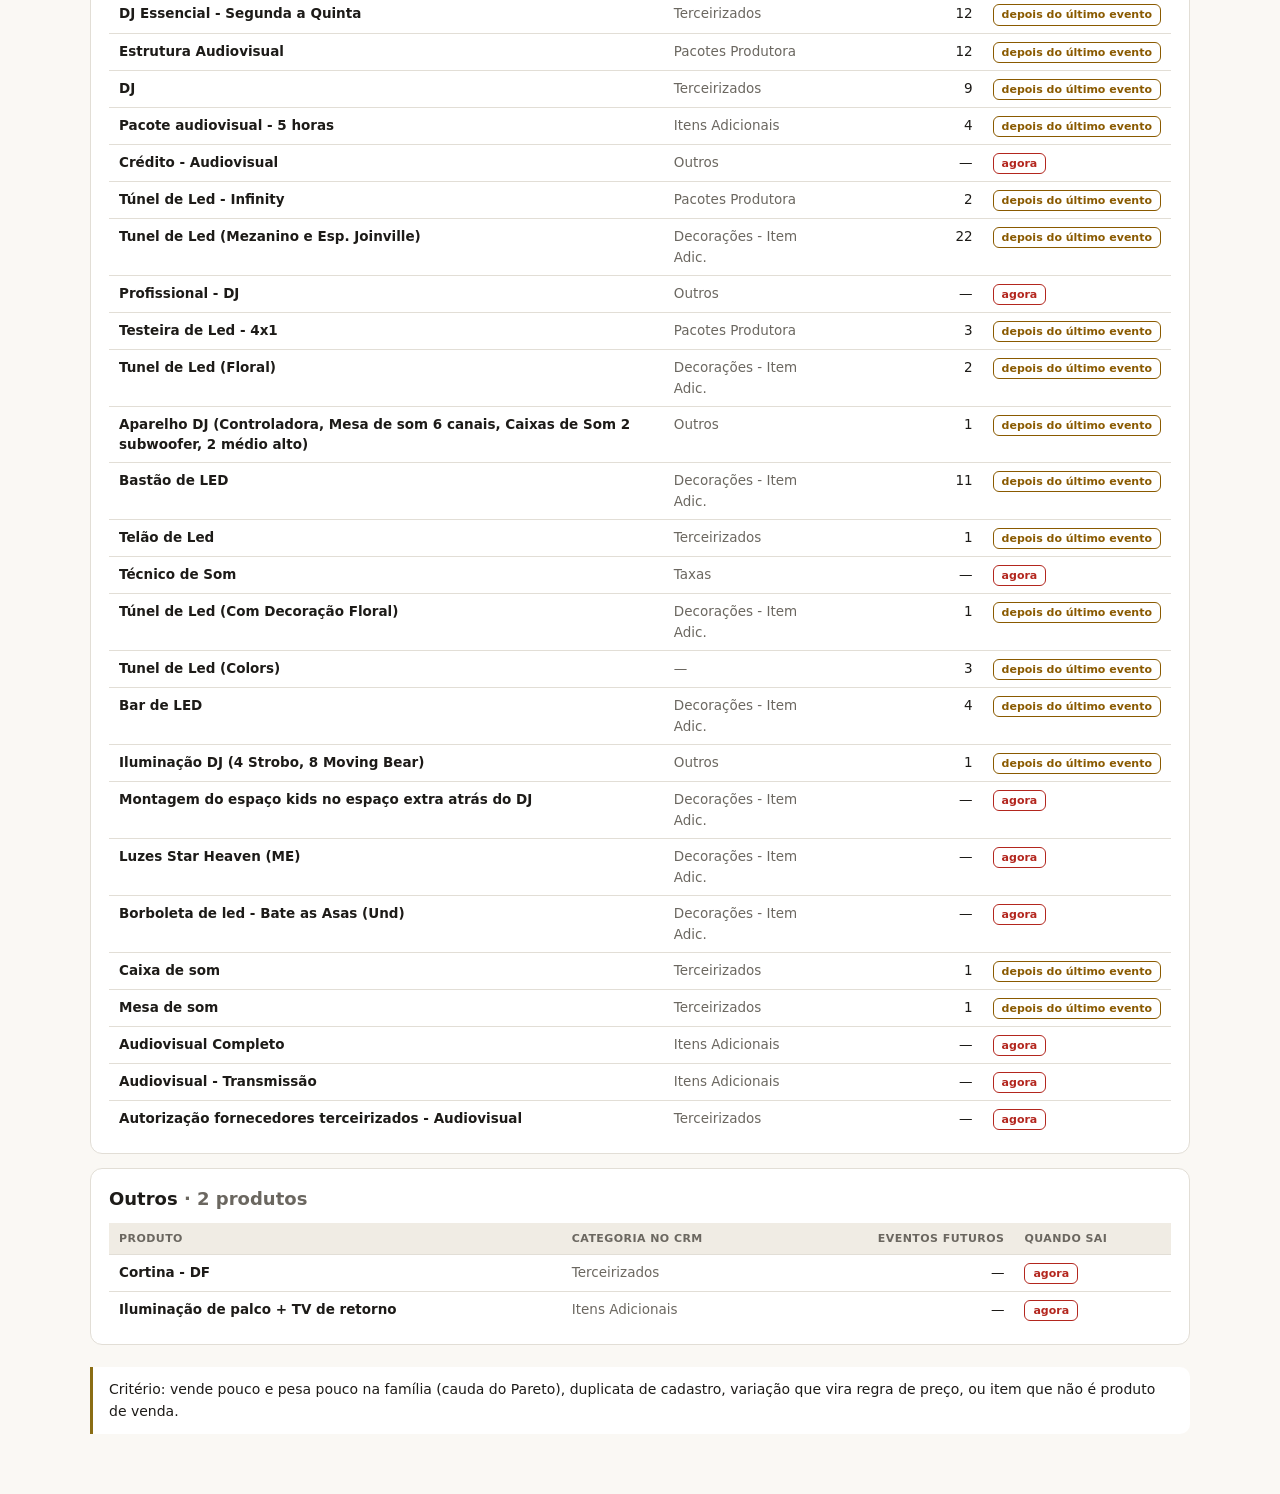
==== commit df1317e8: "Espelho: Finger Foods em três variações; lista de retirados atualizada Co-Authored-By: Claude Fable " ====
--- a/index.html
+++ b/index.html
@@ -34,16 +34,16 @@
 <h1>O que sai da oferta</h1>
 <p class="sub">Produtos que deixam de ser vendidos e somem do Catálogo. Nenhum foi desativado no sistema ainda: contrato assinado continua valendo, e os que têm evento marcado só saem depois da última data.</p>
 <div class="kpis">
-  <div class="kpi"><div class="n">199</div><p>produtos fora da oferta</p></div>
-  <div class="kpi"><div class="n">115</div><p>saem agora — sem evento futuro</p></div>
-  <div class="kpi"><div class="n">84</div><p>saem depois do último evento contratado</p></div>
+  <div class="kpi"><div class="n">203</div><p>produtos fora da oferta</p></div>
+  <div class="kpi"><div class="n">117</div><p>saem agora — sem evento futuro</p></div>
+  <div class="kpi"><div class="n">86</div><p>saem depois do último evento contratado</p></div>
   
 </div>
-<div class="indice"><a href="#alimentacao">Alimentação · 43</a><a href="#bebidas">Bebidas · 42</a><a href="#mobilias">Mobílias · 51</a><a href="#floral">Floral · 33</a><a href="#audiovisual-e-led">Audiovisual e LED · 28</a><a href="#outros">Outros · 2</a></div>
+<div class="indice"><a href="#alimentacao">Alimentação · 47</a><a href="#bebidas">Bebidas · 42</a><a href="#mobilias">Mobílias · 51</a><a href="#floral">Floral · 33</a><a href="#audiovisual-e-led">Audiovisual e LED · 28</a><a href="#outros">Outros · 2</a></div>
 <section class="bloco" id="alimentacao">
-    <h2>Alimentação <span class="mute">· 43 produtos</span></h2>
+    <h2>Alimentação <span class="mute">· 47 produtos</span></h2>
     <div class="wrap"><table><thead><tr><th>Produto</th><th>Categoria no CRM</th><th class="n">Eventos futuros</th><th>Quando sai</th></tr></thead><tbody>
-    <tr><td><b>Buffet Executivo Premium</b></td><td class="mute">Buffet</td><td class="n">—</td><td><span class="t red">agora</span></td></tr><tr><td><b>Empratado Elegância Clássica</b></td><td class="mute">Empratado</td><td class="n">2</td><td><span class="t amb">depois do último evento</span></td></tr><tr><td><b>Brownie Bliss</b></td><td class="mute">Adicionais de Cardápio</td><td class="n">10</td><td><span class="t amb">depois do último evento</span></td></tr><tr><td><b>Coquetel Pacote 1</b></td><td class="mute">Coquetel</td><td class="n">5</td><td><span class="t amb">depois do último evento</span></td></tr><tr><td><b>Empratado Sabores Brasileiros</b></td><td class="mute">Empratado</td><td class="n">—</td><td><span class="t red">agora</span></td></tr><tr><td><b>Brunch Indaiá</b></td><td class="mute">Brunch</td><td class="n">11</td><td><span class="t amb">depois do último evento</span></td></tr><tr><td><b>Alimentação Ilha Soft</b></td><td class="mute">Alimentação - Avulsos</td><td class="n">—</td><td><span class="t red">agora</span></td></tr><tr><td><b>Brunch Clássico</b></td><td class="mute">Brunch</td><td class="n">1</td><td><span class="t amb">depois do último evento</span></td></tr><tr><td><b>Brunch Essencial</b></td><td class="mute">Brunch</td><td class="n">1</td><td><span class="t amb">depois do último evento</span></td></tr><tr><td><b>Feijoada</b></td><td class="mute">Fondue / Especial</td><td class="n">—</td><td><span class="t red">agora</span></td></tr><tr><td><b>Doces e Bolos</b></td><td class="mute">Alimentação - Avulsos</td><td class="n">5</td><td><span class="t amb">depois do último evento</span></td></tr><tr><td><b>Comida Terceirizada</b></td><td class="mute">Alimentação - Avulsos</td><td class="n">1</td><td><span class="t amb">depois do último evento</span></td></tr><tr><td><b>Empratado Extra Superior (Elopement)</b></td><td class="mute">Empratado</td><td class="n">—</td><td><span class="t red">agora</span></td></tr><tr><td><b>Mesa de boas vindas</b></td><td class="mute">Adicionais de Cardápio</td><td class="n">1</td><td><span class="t amb">depois do último evento</span></td></tr><tr><td><b>Empratado Sabores Mediterrâneos</b></td><td class="mute">Empratado</td><td class="n">1</td><td><span class="t amb">depois do último evento</span></td></tr><tr><td><b>Mesa de Sobremesas - Completa</b></td><td class="mute">Adicionais de Cardápio</td><td class="n">—</td><td><span class="t red">agora</span></td></tr><tr><td><b>Finger Foods Infantil 2</b></td><td class="mute">Finger Foods</td><td class="n">—</td><td><span class="t red">agora</span></td></tr><tr><td><b>Finger Foods Infantil 3</b></td><td class="mute">Finger Foods</td><td class="n">1</td><td><span class="t amb">depois do último evento</span></td></tr><tr><td><b>Tábua de Frios</b></td><td class="mute">Alimentação - Avulsos</td><td class="n">1</td><td><span class="t amb">depois do último evento</span></td></tr><tr><td><b>Mesa de Frios</b></td><td class="mute">Alimentação - Avulsos</td><td class="n">1</td><td><span class="t amb">depois do último evento</span></td></tr><tr><td><b>Ilha de Massas</b></td><td class="mute">Adicionais de Cardápio</td><td class="n">1</td><td><span class="t amb">depois do último evento</span></td></tr><tr><td><b>Fondue</b></td><td class="mute">Alimentação - Avulsos</td><td class="n">—</td><td><span class="t red">agora</span></td></tr><tr><td><b>Cake Bar</b></td><td class="mute">Adicionais de Cardápio</td><td class="n">—</td><td><span class="t red">agora</span></td></tr><tr><td><b>Grill Signature</b></td><td class="mute">Buffet</td><td class="n">—</td><td><span class="t red">agora</span></td></tr><tr><td><b>Torre de Tiramissú</b></td><td class="mute">Adicionais de Cardápio</td><td class="n">—</td><td><span class="t red">agora</span></td></tr><tr><td><b>Bolo Personalizado</b></td><td class="mute">Adicionais de Cardápio</td><td class="n">—</td><td><span class="t red">agora</span></td></tr><tr><td><b>Menu Vegetariano</b></td><td class="mute">Menu Completo</td><td class="n">—</td><td><span class="t red">agora</span></td></tr><tr><td><b>Finger Foods Infantil 1</b></td><td class="mute">Finger Foods</td><td class="n">—</td><td><span class="t red">agora</span></td></tr><tr><td><b>Torre de Macarons</b></td><td class="mute">Adicionais de Cardápio</td><td class="n">—</td><td><span class="t red">agora</span></td></tr><tr><td><b>Mesa com Frutas</b></td><td class="mute">Alimentação - Avulsos</td><td class="n">—</td><td><span class="t red">agora</span></td></tr><tr><td><b>Mesa de Frios Soft</b></td><td class="mute">Alimentação - Avulsos</td><td class="n">—</td><td><span class="t red">agora</span></td></tr><tr><td><b>Empratado Delicias Vegetarianas</b></td><td class="mute">Empratado</td><td class="n">—</td><td><span class="t red">agora</span></td></tr><tr><td><b>Empratado Opção Leve</b></td><td class="mute">Empratado</td><td class="n">—</td><td><span class="t red">agora</span></td></tr><tr><td><b>Grill Essence</b></td><td class="mute">Buffet</td><td class="n">—</td><td><span class="t red">agora</span></td></tr><tr><td><b>Grill Reserve</b></td><td class="mute">Buffet</td><td class="n">—</td><td><span class="t red">agora</span></td></tr><tr><td><b>Brunch Individual</b></td><td class="mute">Brunch</td><td class="n">—</td><td><span class="t red">agora</span></td></tr><tr><td><b>Fondue Soft</b></td><td class="mute">Fondue / Especial</td><td class="n">—</td><td><span class="t red">agora</span></td></tr><tr><td><b>Sequência Fondue Prime (Itapema)</b></td><td class="mute">Fondue / Especial</td><td class="n">—</td><td><span class="t red">agora</span></td></tr><tr><td><b>Sequência Fondue Tradicional (Itapema)</b></td><td class="mute">Fondue / Especial</td><td class="n">—</td><td><span class="t red">agora</span></td></tr><tr><td><b>Churrasco (Entrada, principal e guarnições)</b></td><td class="mute">Fondue / Especial</td><td class="n">—</td><td><span class="t red">agora</span></td></tr><tr><td><b>Não Contratado (Cardápios)</b></td><td class="mute">Alimentação - Avulsos</td><td class="n">—</td><td><span class="t red">agora</span></td></tr><tr><td><b>TESTE VMC CORTESIA</b></td><td class="mute">Coffee Break</td><td class="n">—</td><td><span class="t red">agora</span></td></tr><tr><td><b>Entrada Executivo Extra Premium</b></td><td class="mute">Adicionais de Cardápio</td><td class="n">—</td><td><span class="t red">agora</span></td></tr>
+    <tr><td><b>Buffet Executivo Premium</b></td><td class="mute">Buffet</td><td class="n">—</td><td><span class="t red">agora</span></td></tr><tr><td><b>Empratado Elegância Clássica</b></td><td class="mute">Empratado</td><td class="n">2</td><td><span class="t amb">depois do último evento</span></td></tr><tr><td><b>Brownie Bliss</b></td><td class="mute">Adicionais de Cardápio</td><td class="n">10</td><td><span class="t amb">depois do último evento</span></td></tr><tr><td><b>Coquetel Pacote 1</b></td><td class="mute">Coquetel</td><td class="n">5</td><td><span class="t amb">depois do último evento</span></td></tr><tr><td><b>Lanche da Madrugada 2</b></td><td class="mute">Adicionais de Cardápio</td><td class="n">21</td><td><span class="t amb">depois do último evento</span></td></tr><tr><td><b>Empratado Sabores Brasileiros</b></td><td class="mute">Empratado</td><td class="n">—</td><td><span class="t red">agora</span></td></tr><tr><td><b>Brunch Indaiá</b></td><td class="mute">Brunch</td><td class="n">11</td><td><span class="t amb">depois do último evento</span></td></tr><tr><td><b>Alimentação Ilha Soft</b></td><td class="mute">Alimentação - Avulsos</td><td class="n">—</td><td><span class="t red">agora</span></td></tr><tr><td><b>Aperitivos - Pacote 3</b></td><td class="mute">Adicionais de Cardápio</td><td class="n">6</td><td><span class="t amb">depois do último evento</span></td></tr><tr><td><b>Brunch Clássico</b></td><td class="mute">Brunch</td><td class="n">1</td><td><span class="t amb">depois do último evento</span></td></tr><tr><td><b>Brunch Essencial</b></td><td class="mute">Brunch</td><td class="n">1</td><td><span class="t amb">depois do último evento</span></td></tr><tr><td><b>Feijoada</b></td><td class="mute">Fondue / Especial</td><td class="n">—</td><td><span class="t red">agora</span></td></tr><tr><td><b>Doces e Bolos</b></td><td class="mute">Alimentação - Avulsos</td><td class="n">5</td><td><span class="t amb">depois do último evento</span></td></tr><tr><td><b>Comida Terceirizada</b></td><td class="mute">Alimentação - Avulsos</td><td class="n">1</td><td><span class="t amb">depois do último evento</span></td></tr><tr><td><b>Empratado Extra Superior (Elopement)</b></td><td class="mute">Empratado</td><td class="n">—</td><td><span class="t red">agora</span></td></tr><tr><td><b>Mesa de boas vindas</b></td><td class="mute">Adicionais de Cardápio</td><td class="n">1</td><td><span class="t amb">depois do último evento</span></td></tr><tr><td><b>Empratado Sabores Mediterrâneos</b></td><td class="mute">Empratado</td><td class="n">1</td><td><span class="t amb">depois do último evento</span></td></tr><tr><td><b>Mesa de Sobremesas - Completa</b></td><td class="mute">Adicionais de Cardápio</td><td class="n">—</td><td><span class="t red">agora</span></td></tr><tr><td><b>Finger Foods Infantil 2</b></td><td class="mute">Finger Foods</td><td class="n">—</td><td><span class="t red">agora</span></td></tr><tr><td><b>Finger Foods Infantil 3</b></td><td class="mute">Finger Foods</td><td class="n">1</td><td><span class="t amb">depois do último evento</span></td></tr><tr><td><b>Tábua de Frios</b></td><td class="mute">Alimentação - Avulsos</td><td class="n">1</td><td><span class="t amb">depois do último evento</span></td></tr><tr><td><b>Mesa de Frios</b></td><td class="mute">Alimentação - Avulsos</td><td class="n">1</td><td><span class="t amb">depois do último evento</span></td></tr><tr><td><b>Ilha de Massas</b></td><td class="mute">Adicionais de Cardápio</td><td class="n">1</td><td><span class="t amb">depois do último evento</span></td></tr><tr><td><b>Aperitivos - Pacote 4</b></td><td class="mute">Adicionais de Cardápio</td><td class="n">—</td><td><span class="t red">agora</span></td></tr><tr><td><b>Fondue</b></td><td class="mute">Alimentação - Avulsos</td><td class="n">—</td><td><span class="t red">agora</span></td></tr><tr><td><b>Cake Bar</b></td><td class="mute">Adicionais de Cardápio</td><td class="n">—</td><td><span class="t red">agora</span></td></tr><tr><td><b>Grill Signature</b></td><td class="mute">Buffet</td><td class="n">—</td><td><span class="t red">agora</span></td></tr><tr><td><b>Aperitivos</b></td><td class="mute">Alimentação - Avulsos</td><td class="n">—</td><td><span class="t red">agora</span></td></tr><tr><td><b>Torre de Tiramissú</b></td><td class="mute">Adicionais de Cardápio</td><td class="n">—</td><td><span class="t red">agora</span></td></tr><tr><td><b>Bolo Personalizado</b></td><td class="mute">Adicionais de Cardápio</td><td class="n">—</td><td><span class="t red">agora</span></td></tr><tr><td><b>Menu Vegetariano</b></td><td class="mute">Menu Completo</td><td class="n">—</td><td><span class="t red">agora</span></td></tr><tr><td><b>Finger Foods Infantil 1</b></td><td class="mute">Finger Foods</td><td class="n">—</td><td><span class="t red">agora</span></td></tr><tr><td><b>Torre de Macarons</b></td><td class="mute">Adicionais de Cardápio</td><td class="n">—</td><td><span class="t red">agora</span></td></tr><tr><td><b>Mesa com Frutas</b></td><td class="mute">Alimentação - Avulsos</td><td class="n">—</td><td><span class="t red">agora</span></td></tr><tr><td><b>Mesa de Frios Soft</b></td><td class="mute">Alimentação - Avulsos</td><td class="n">—</td><td><span class="t red">agora</span></td></tr><tr><td><b>Empratado Delicias Vegetarianas</b></td><td class="mute">Empratado</td><td class="n">—</td><td><span class="t red">agora</span></td></tr><tr><td><b>Empratado Opção Leve</b></td><td class="mute">Empratado</td><td class="n">—</td><td><span class="t red">agora</span></td></tr><tr><td><b>Grill Essence</b></td><td class="mute">Buffet</td><td class="n">—</td><td><span class="t red">agora</span></td></tr><tr><td><b>Grill Reserve</b></td><td class="mute">Buffet</td><td class="n">—</td><td><span class="t red">agora</span></td></tr><tr><td><b>Brunch Individual</b></td><td class="mute">Brunch</td><td class="n">—</td><td><span class="t red">agora</span></td></tr><tr><td><b>Fondue Soft</b></td><td class="mute">Fondue / Especial</td><td class="n">—</td><td><span class="t red">agora</span></td></tr><tr><td><b>Sequência Fondue Prime (Itapema)</b></td><td class="mute">Fondue / Especial</td><td class="n">—</td><td><span class="t red">agora</span></td></tr><tr><td><b>Sequência Fondue Tradicional (Itapema)</b></td><td class="mute">Fondue / Especial</td><td class="n">—</td><td><span class="t red">agora</span></td></tr><tr><td><b>Churrasco (Entrada, principal e guarnições)</b></td><td class="mute">Fondue / Especial</td><td class="n">—</td><td><span class="t red">agora</span></td></tr><tr><td><b>Não Contratado (Cardápios)</b></td><td class="mute">Alimentação - Avulsos</td><td class="n">—</td><td><span class="t red">agora</span></td></tr><tr><td><b>TESTE VMC CORTESIA</b></td><td class="mute">Coffee Break</td><td class="n">—</td><td><span class="t red">agora</span></td></tr><tr><td><b>Entrada Executivo Extra Premium</b></td><td class="mute">Adicionais de Cardápio</td><td class="n">—</td><td><span class="t red">agora</span></td></tr>
     </tbody></table></div></section><section class="bloco" id="bebidas">
     <h2>Bebidas <span class="mute">· 42 produtos</span></h2>
     <div class="wrap"><table><thead><tr><th>Produto</th><th>Categoria no CRM</th><th class="n">Eventos futuros</th><th>Quando sai</th></tr></thead><tbody>
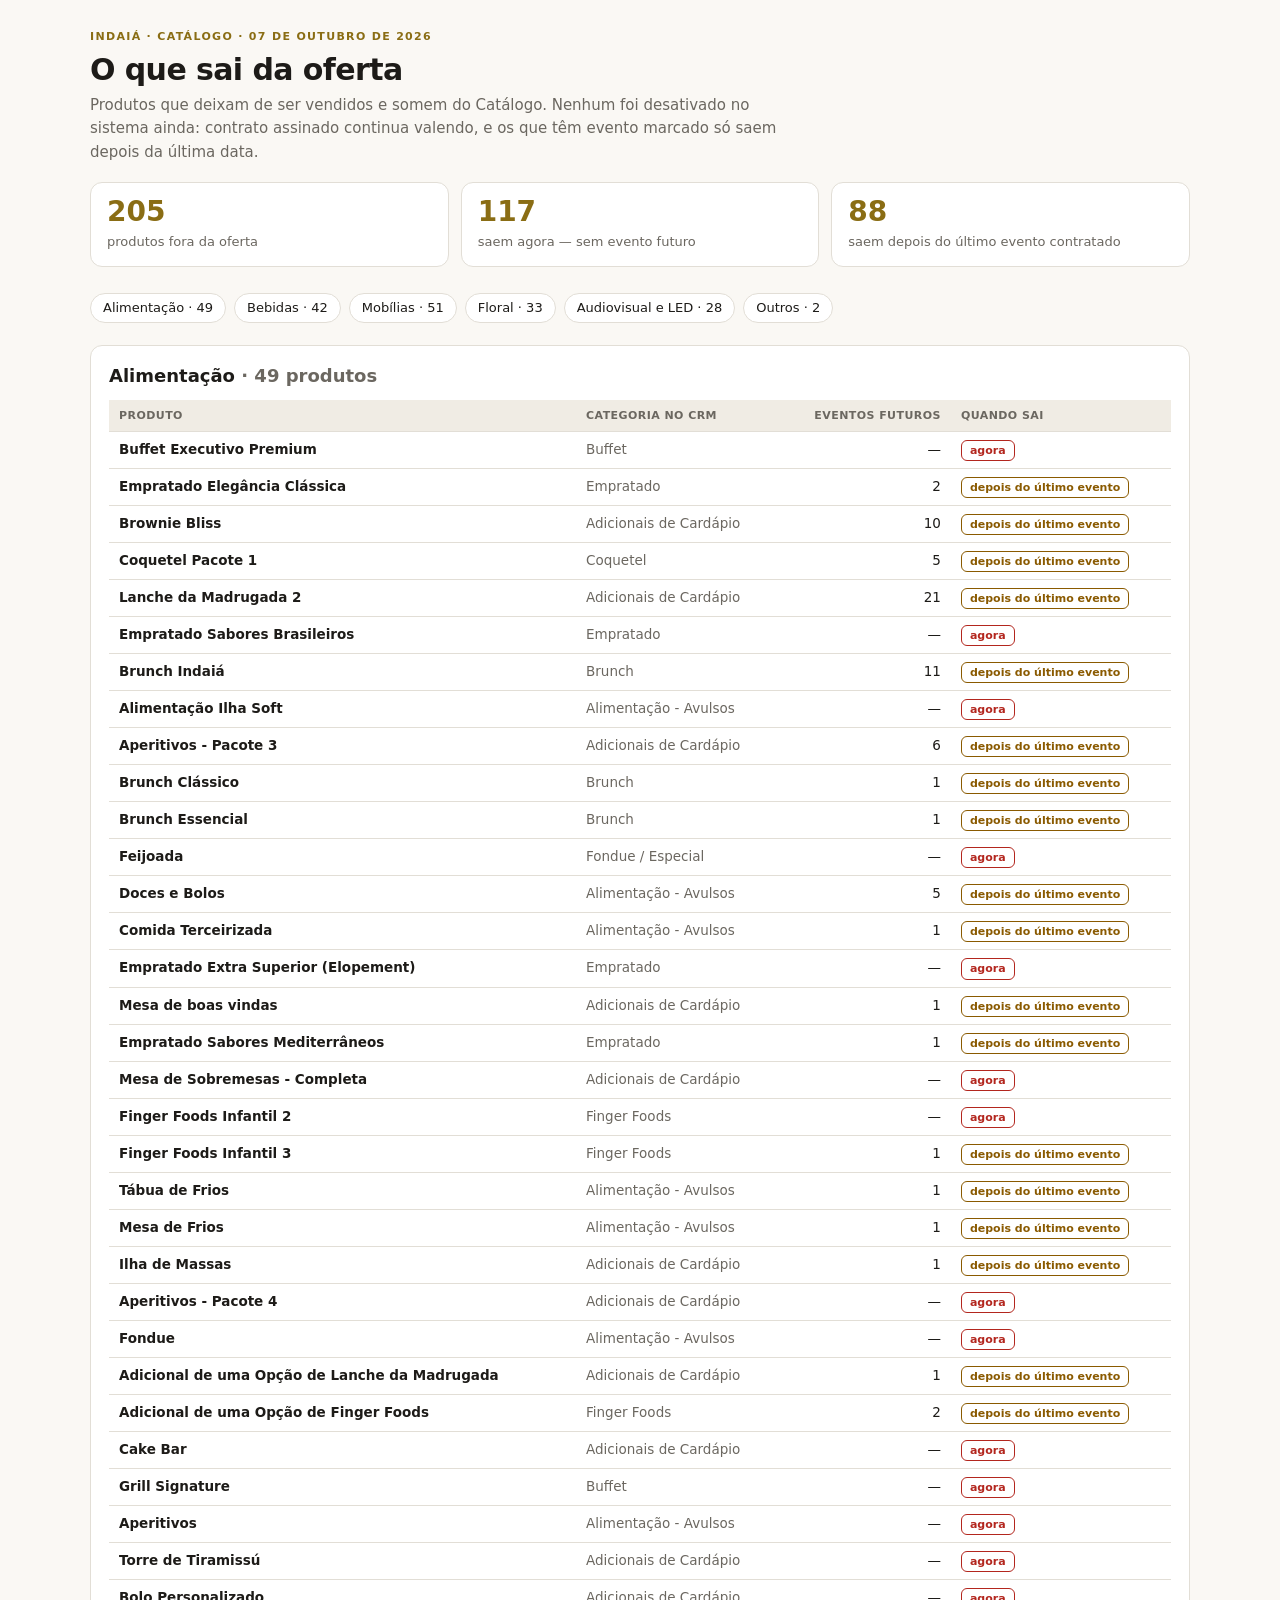
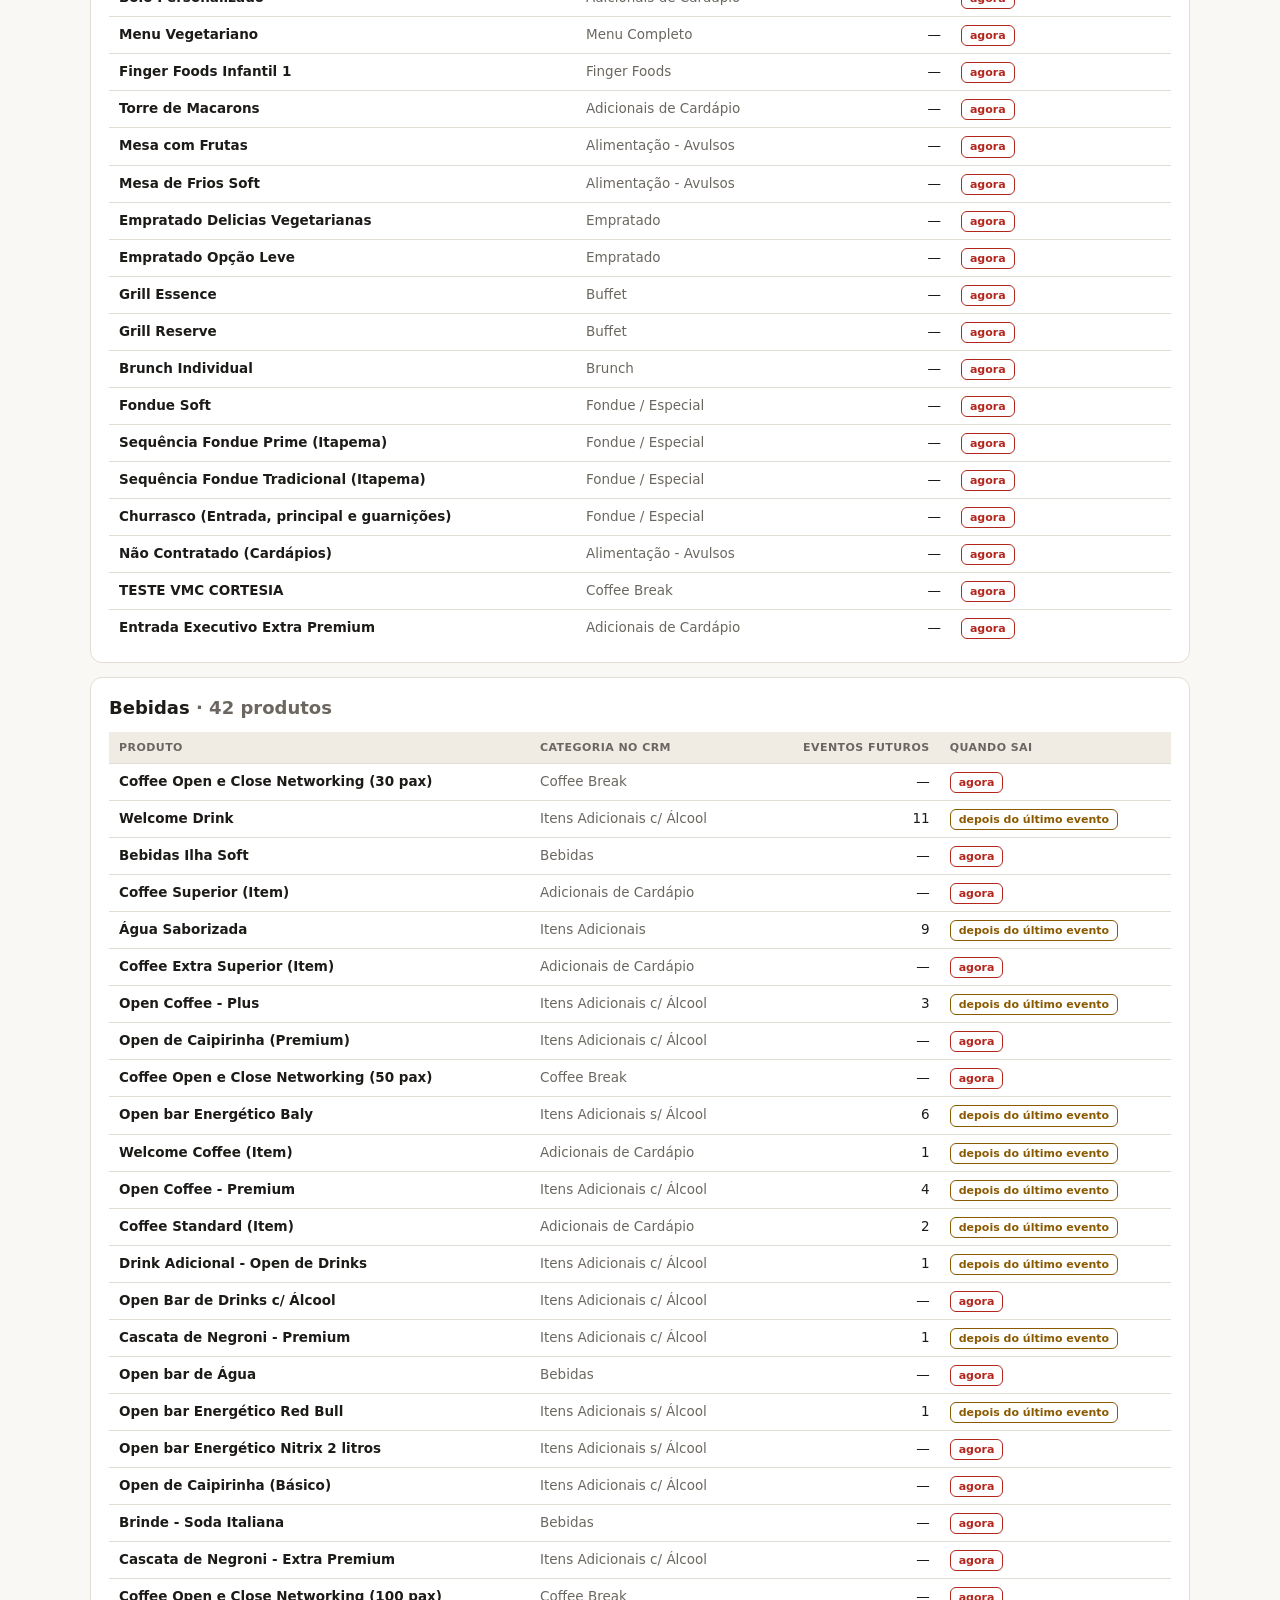
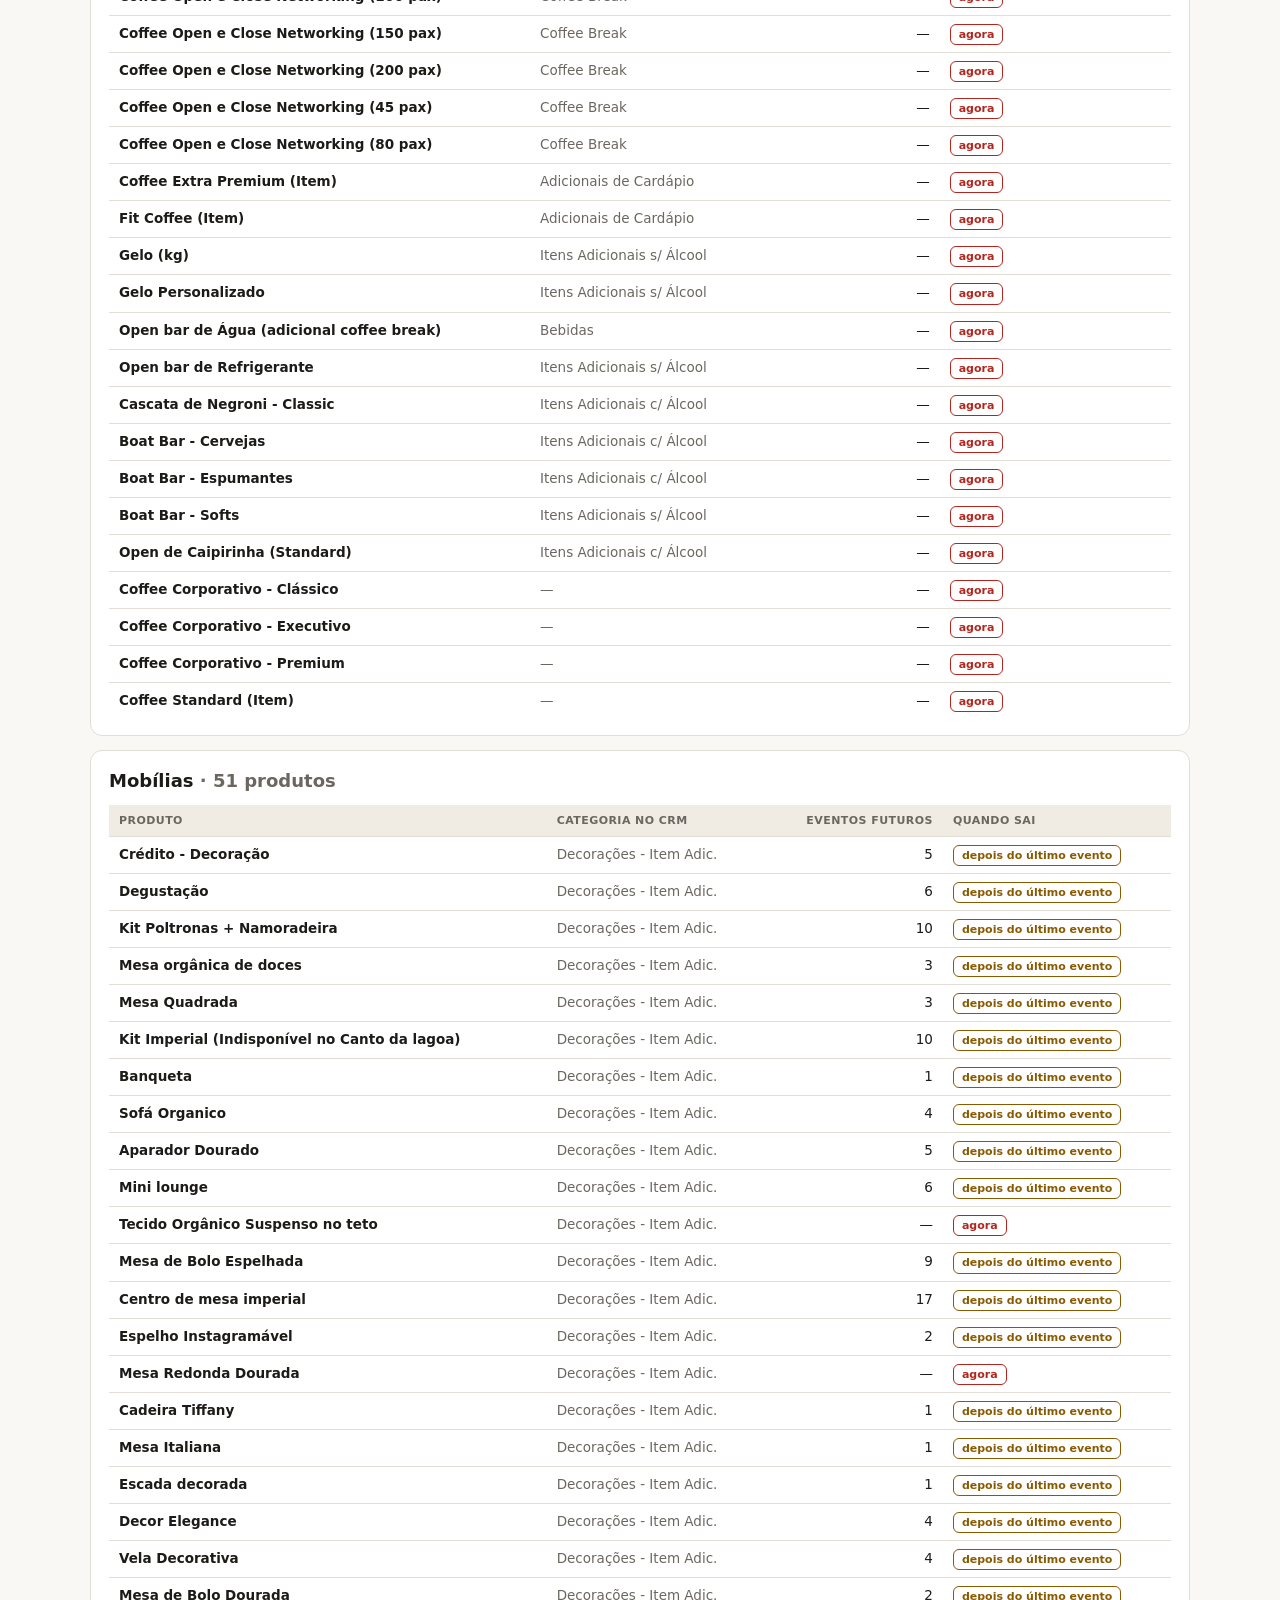
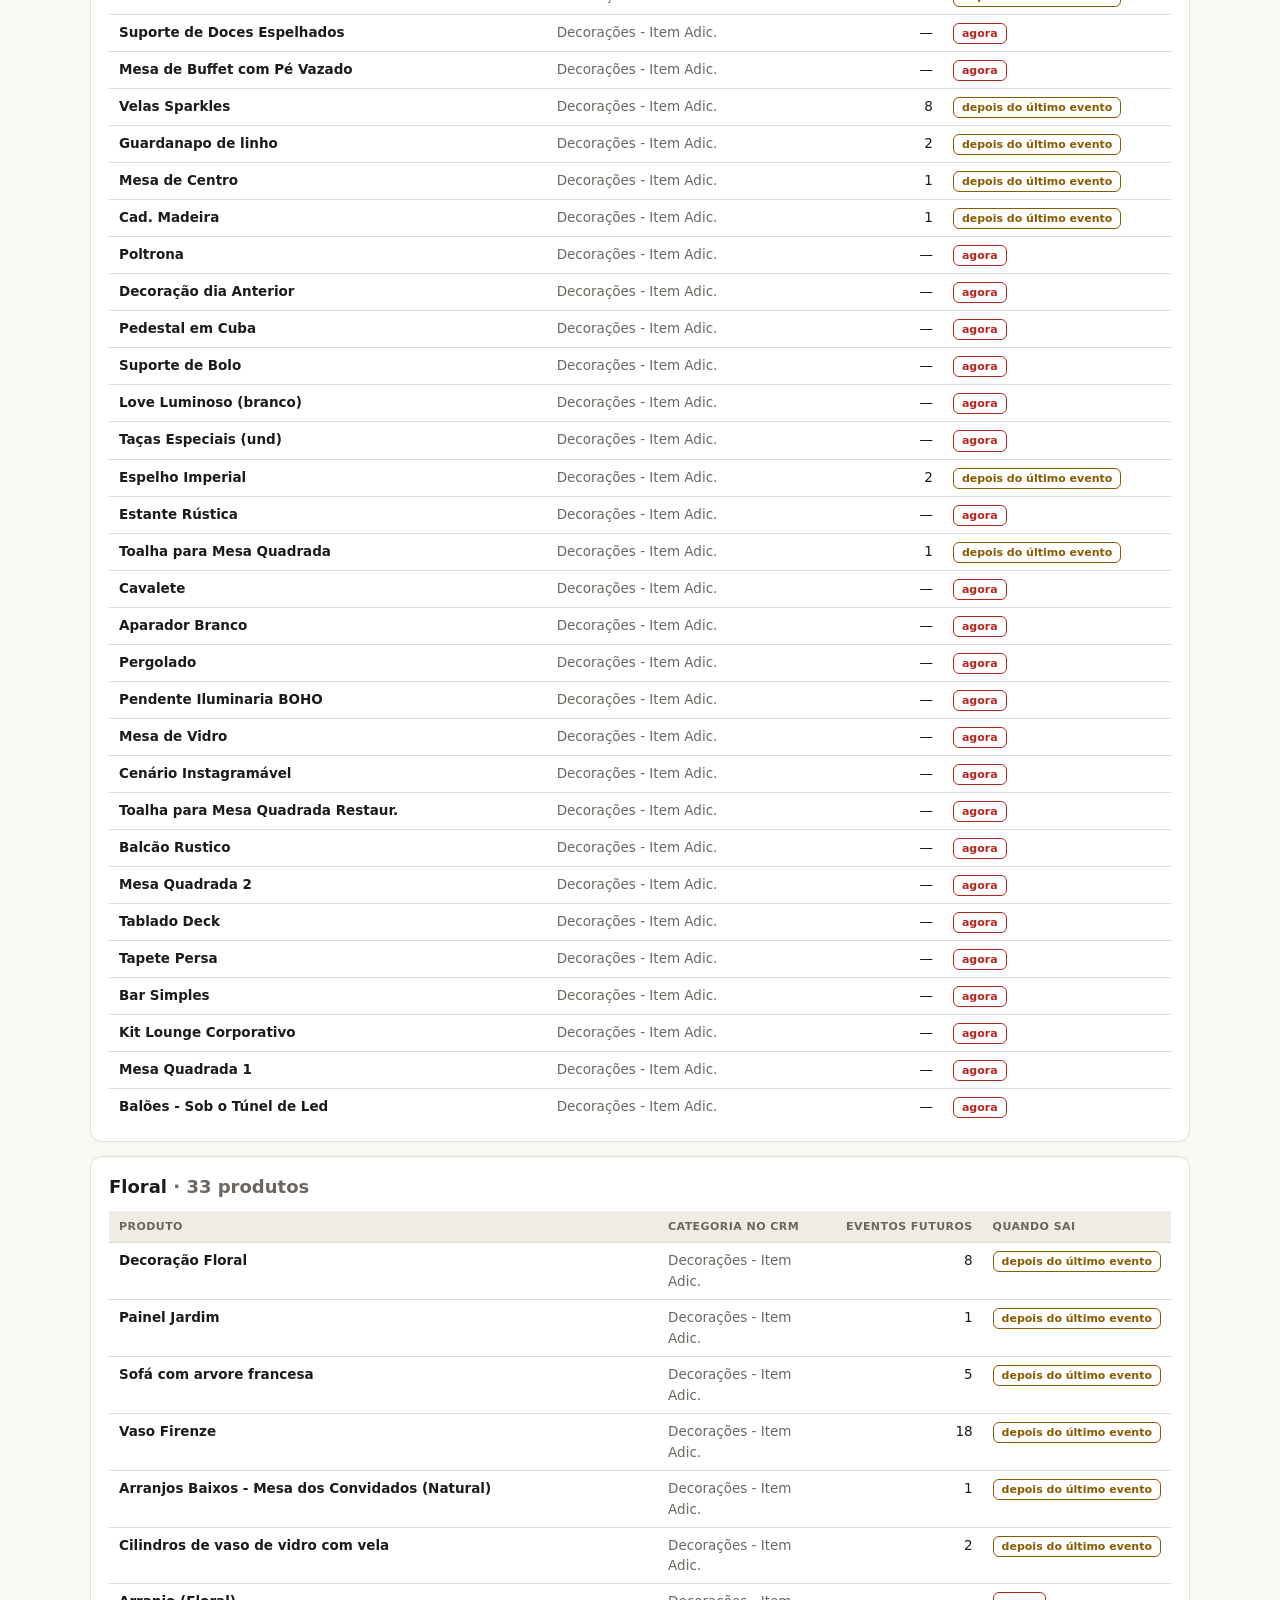
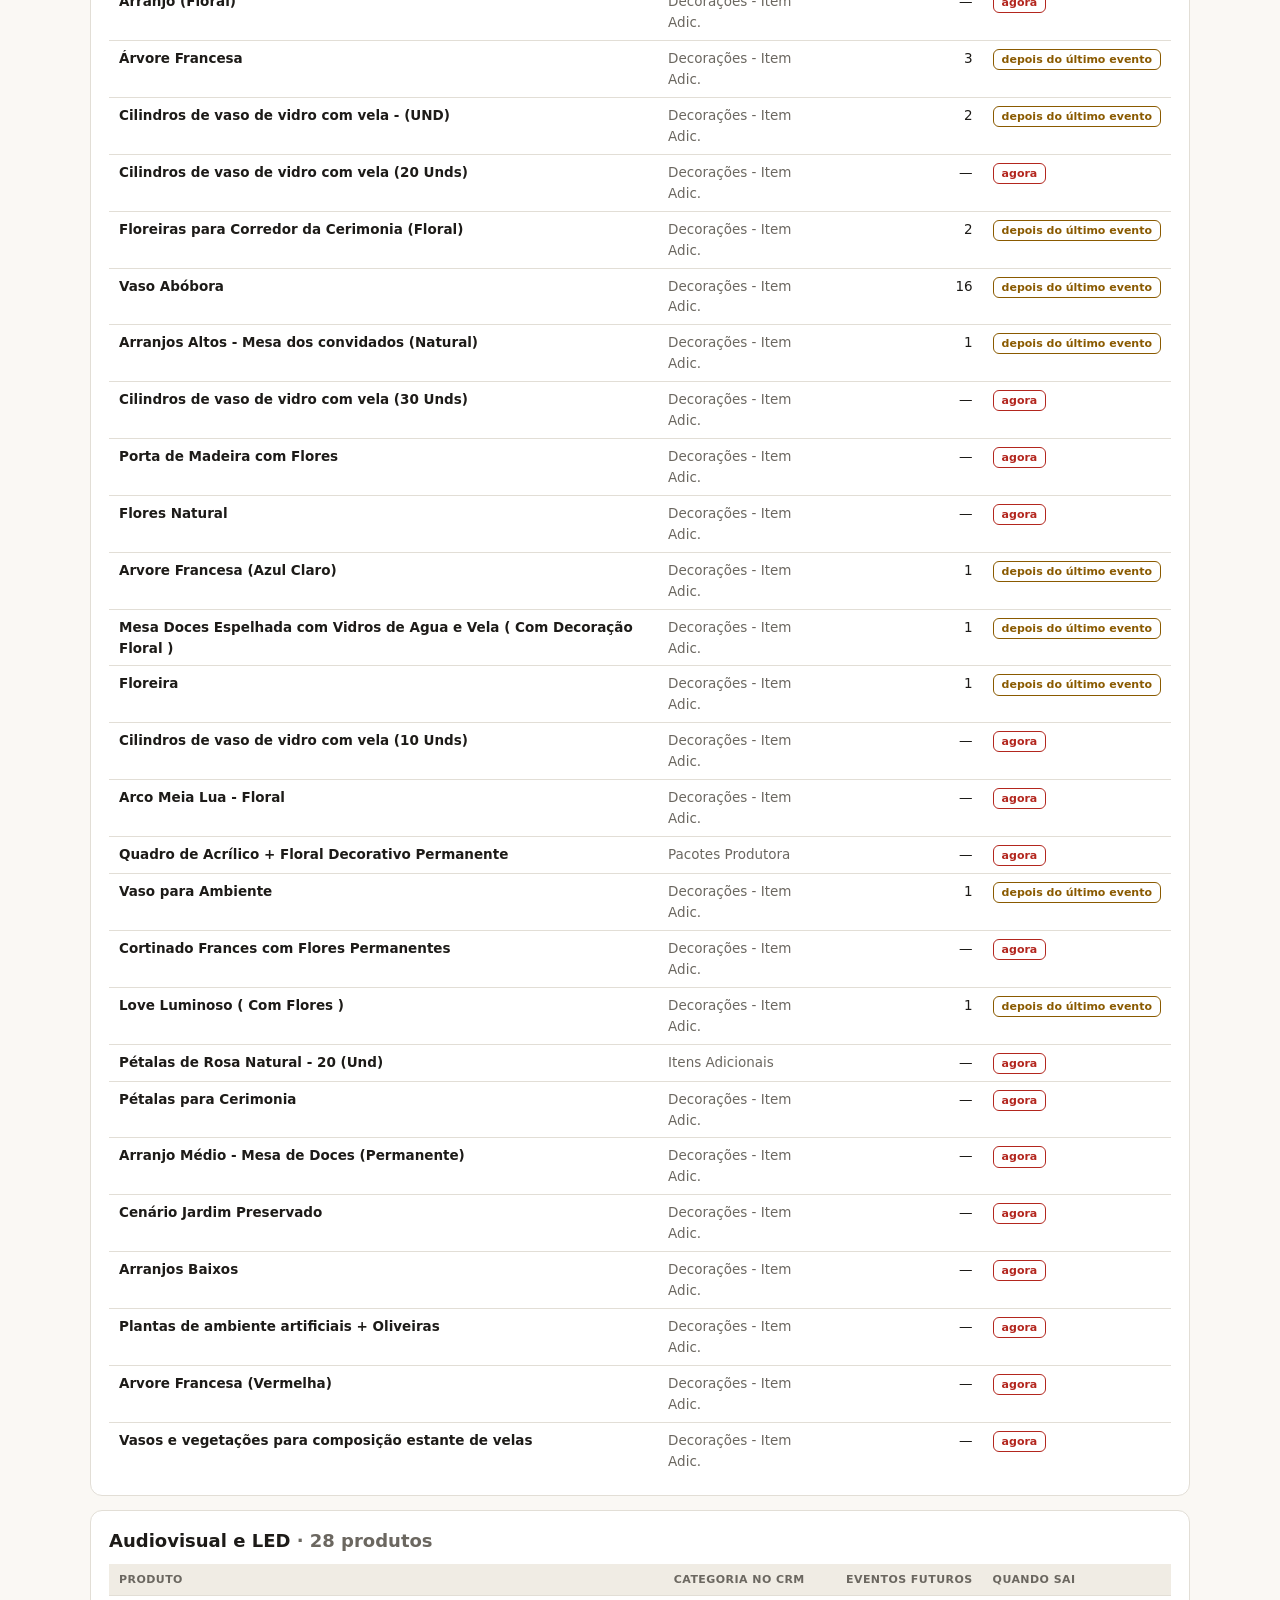
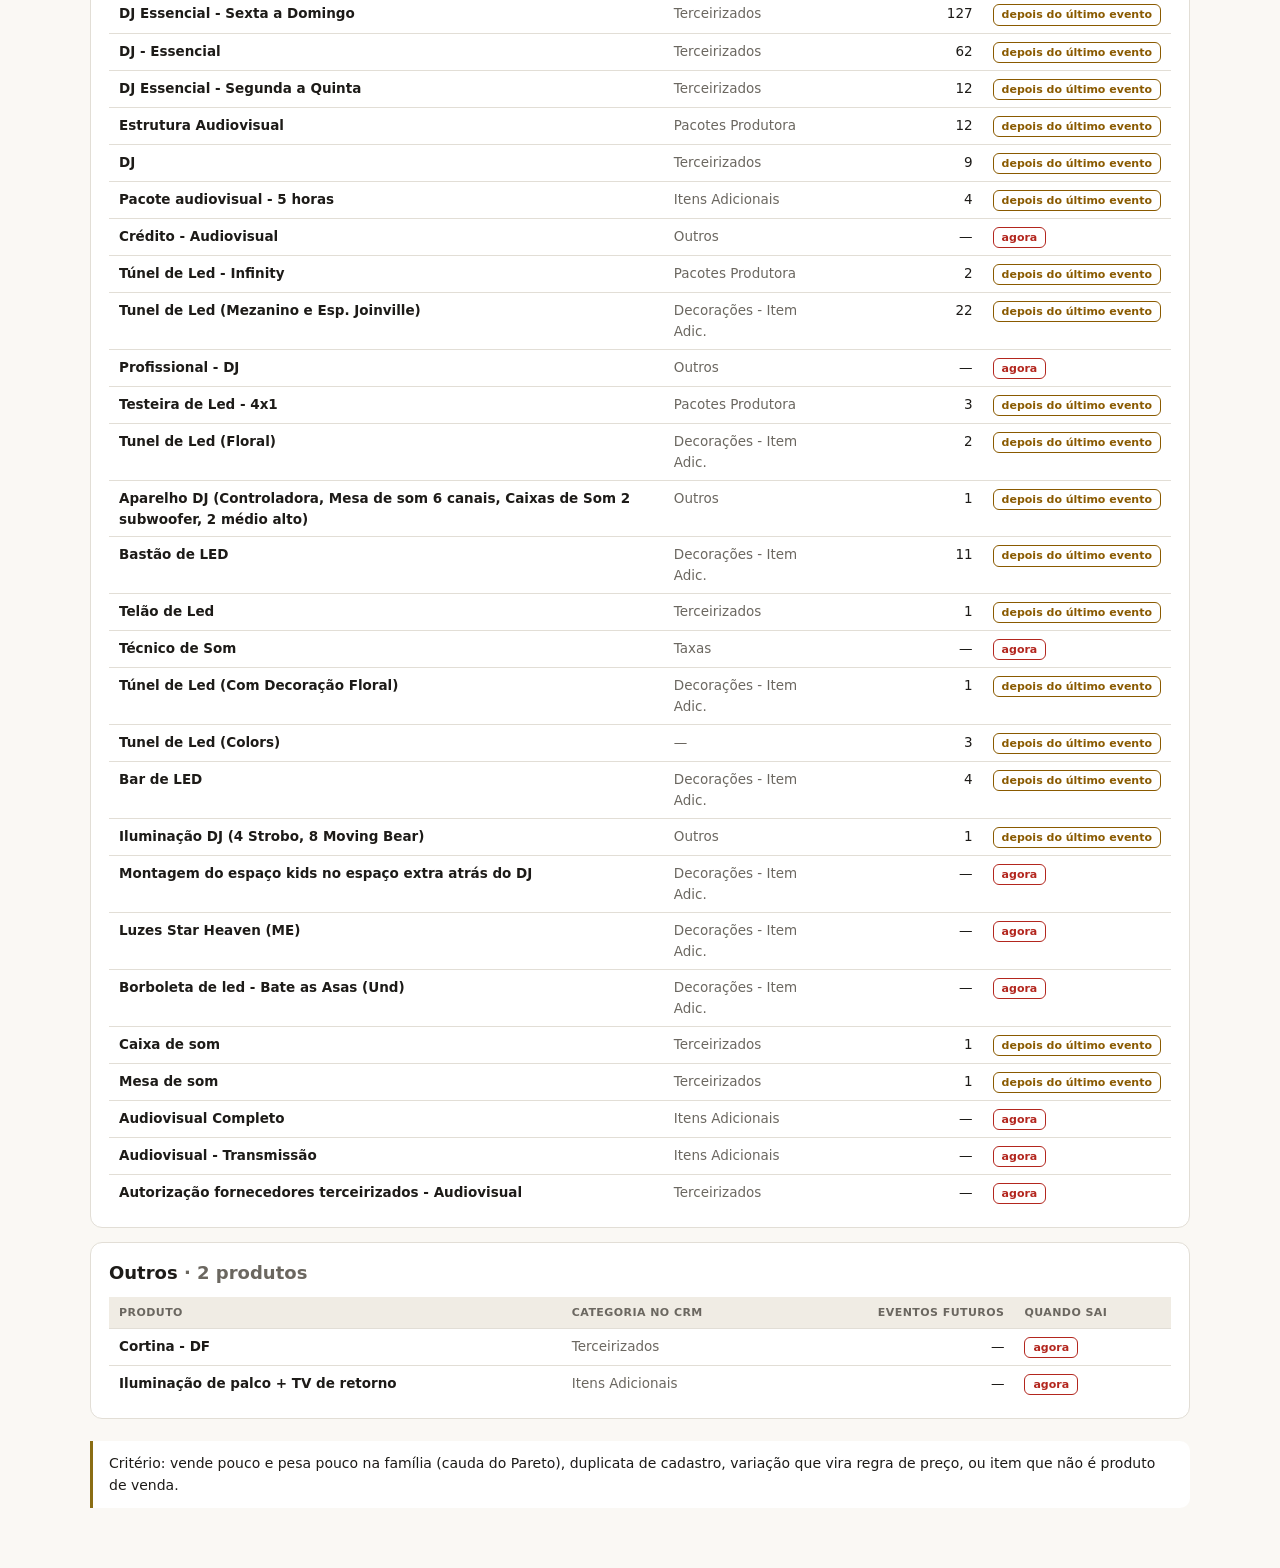
==== commit 26797a1d: "Espelho: Finger Foods em quatro degraus, estoque por cidade no cadastro; lista de retirados Co-Autho" ====
--- a/index.html
+++ b/index.html
@@ -34,16 +34,16 @@
 <h1>O que sai da oferta</h1>
 <p class="sub">Produtos que deixam de ser vendidos e somem do Catálogo. Nenhum foi desativado no sistema ainda: contrato assinado continua valendo, e os que têm evento marcado só saem depois da última data.</p>
 <div class="kpis">
-  <div class="kpi"><div class="n">203</div><p>produtos fora da oferta</p></div>
+  <div class="kpi"><div class="n">205</div><p>produtos fora da oferta</p></div>
   <div class="kpi"><div class="n">117</div><p>saem agora — sem evento futuro</p></div>
-  <div class="kpi"><div class="n">86</div><p>saem depois do último evento contratado</p></div>
+  <div class="kpi"><div class="n">88</div><p>saem depois do último evento contratado</p></div>
   
 </div>
-<div class="indice"><a href="#alimentacao">Alimentação · 47</a><a href="#bebidas">Bebidas · 42</a><a href="#mobilias">Mobílias · 51</a><a href="#floral">Floral · 33</a><a href="#audiovisual-e-led">Audiovisual e LED · 28</a><a href="#outros">Outros · 2</a></div>
+<div class="indice"><a href="#alimentacao">Alimentação · 49</a><a href="#bebidas">Bebidas · 42</a><a href="#mobilias">Mobílias · 51</a><a href="#floral">Floral · 33</a><a href="#audiovisual-e-led">Audiovisual e LED · 28</a><a href="#outros">Outros · 2</a></div>
 <section class="bloco" id="alimentacao">
-    <h2>Alimentação <span class="mute">· 47 produtos</span></h2>
+    <h2>Alimentação <span class="mute">· 49 produtos</span></h2>
     <div class="wrap"><table><thead><tr><th>Produto</th><th>Categoria no CRM</th><th class="n">Eventos futuros</th><th>Quando sai</th></tr></thead><tbody>
-    <tr><td><b>Buffet Executivo Premium</b></td><td class="mute">Buffet</td><td class="n">—</td><td><span class="t red">agora</span></td></tr><tr><td><b>Empratado Elegância Clássica</b></td><td class="mute">Empratado</td><td class="n">2</td><td><span class="t amb">depois do último evento</span></td></tr><tr><td><b>Brownie Bliss</b></td><td class="mute">Adicionais de Cardápio</td><td class="n">10</td><td><span class="t amb">depois do último evento</span></td></tr><tr><td><b>Coquetel Pacote 1</b></td><td class="mute">Coquetel</td><td class="n">5</td><td><span class="t amb">depois do último evento</span></td></tr><tr><td><b>Lanche da Madrugada 2</b></td><td class="mute">Adicionais de Cardápio</td><td class="n">21</td><td><span class="t amb">depois do último evento</span></td></tr><tr><td><b>Empratado Sabores Brasileiros</b></td><td class="mute">Empratado</td><td class="n">—</td><td><span class="t red">agora</span></td></tr><tr><td><b>Brunch Indaiá</b></td><td class="mute">Brunch</td><td class="n">11</td><td><span class="t amb">depois do último evento</span></td></tr><tr><td><b>Alimentação Ilha Soft</b></td><td class="mute">Alimentação - Avulsos</td><td class="n">—</td><td><span class="t red">agora</span></td></tr><tr><td><b>Aperitivos - Pacote 3</b></td><td class="mute">Adicionais de Cardápio</td><td class="n">6</td><td><span class="t amb">depois do último evento</span></td></tr><tr><td><b>Brunch Clássico</b></td><td class="mute">Brunch</td><td class="n">1</td><td><span class="t amb">depois do último evento</span></td></tr><tr><td><b>Brunch Essencial</b></td><td class="mute">Brunch</td><td class="n">1</td><td><span class="t amb">depois do último evento</span></td></tr><tr><td><b>Feijoada</b></td><td class="mute">Fondue / Especial</td><td class="n">—</td><td><span class="t red">agora</span></td></tr><tr><td><b>Doces e Bolos</b></td><td class="mute">Alimentação - Avulsos</td><td class="n">5</td><td><span class="t amb">depois do último evento</span></td></tr><tr><td><b>Comida Terceirizada</b></td><td class="mute">Alimentação - Avulsos</td><td class="n">1</td><td><span class="t amb">depois do último evento</span></td></tr><tr><td><b>Empratado Extra Superior (Elopement)</b></td><td class="mute">Empratado</td><td class="n">—</td><td><span class="t red">agora</span></td></tr><tr><td><b>Mesa de boas vindas</b></td><td class="mute">Adicionais de Cardápio</td><td class="n">1</td><td><span class="t amb">depois do último evento</span></td></tr><tr><td><b>Empratado Sabores Mediterrâneos</b></td><td class="mute">Empratado</td><td class="n">1</td><td><span class="t amb">depois do último evento</span></td></tr><tr><td><b>Mesa de Sobremesas - Completa</b></td><td class="mute">Adicionais de Cardápio</td><td class="n">—</td><td><span class="t red">agora</span></td></tr><tr><td><b>Finger Foods Infantil 2</b></td><td class="mute">Finger Foods</td><td class="n">—</td><td><span class="t red">agora</span></td></tr><tr><td><b>Finger Foods Infantil 3</b></td><td class="mute">Finger Foods</td><td class="n">1</td><td><span class="t amb">depois do último evento</span></td></tr><tr><td><b>Tábua de Frios</b></td><td class="mute">Alimentação - Avulsos</td><td class="n">1</td><td><span class="t amb">depois do último evento</span></td></tr><tr><td><b>Mesa de Frios</b></td><td class="mute">Alimentação - Avulsos</td><td class="n">1</td><td><span class="t amb">depois do último evento</span></td></tr><tr><td><b>Ilha de Massas</b></td><td class="mute">Adicionais de Cardápio</td><td class="n">1</td><td><span class="t amb">depois do último evento</span></td></tr><tr><td><b>Aperitivos - Pacote 4</b></td><td class="mute">Adicionais de Cardápio</td><td class="n">—</td><td><span class="t red">agora</span></td></tr><tr><td><b>Fondue</b></td><td class="mute">Alimentação - Avulsos</td><td class="n">—</td><td><span class="t red">agora</span></td></tr><tr><td><b>Cake Bar</b></td><td class="mute">Adicionais de Cardápio</td><td class="n">—</td><td><span class="t red">agora</span></td></tr><tr><td><b>Grill Signature</b></td><td class="mute">Buffet</td><td class="n">—</td><td><span class="t red">agora</span></td></tr><tr><td><b>Aperitivos</b></td><td class="mute">Alimentação - Avulsos</td><td class="n">—</td><td><span class="t red">agora</span></td></tr><tr><td><b>Torre de Tiramissú</b></td><td class="mute">Adicionais de Cardápio</td><td class="n">—</td><td><span class="t red">agora</span></td></tr><tr><td><b>Bolo Personalizado</b></td><td class="mute">Adicionais de Cardápio</td><td class="n">—</td><td><span class="t red">agora</span></td></tr><tr><td><b>Menu Vegetariano</b></td><td class="mute">Menu Completo</td><td class="n">—</td><td><span class="t red">agora</span></td></tr><tr><td><b>Finger Foods Infantil 1</b></td><td class="mute">Finger Foods</td><td class="n">—</td><td><span class="t red">agora</span></td></tr><tr><td><b>Torre de Macarons</b></td><td class="mute">Adicionais de Cardápio</td><td class="n">—</td><td><span class="t red">agora</span></td></tr><tr><td><b>Mesa com Frutas</b></td><td class="mute">Alimentação - Avulsos</td><td class="n">—</td><td><span class="t red">agora</span></td></tr><tr><td><b>Mesa de Frios Soft</b></td><td class="mute">Alimentação - Avulsos</td><td class="n">—</td><td><span class="t red">agora</span></td></tr><tr><td><b>Empratado Delicias Vegetarianas</b></td><td class="mute">Empratado</td><td class="n">—</td><td><span class="t red">agora</span></td></tr><tr><td><b>Empratado Opção Leve</b></td><td class="mute">Empratado</td><td class="n">—</td><td><span class="t red">agora</span></td></tr><tr><td><b>Grill Essence</b></td><td class="mute">Buffet</td><td class="n">—</td><td><span class="t red">agora</span></td></tr><tr><td><b>Grill Reserve</b></td><td class="mute">Buffet</td><td class="n">—</td><td><span class="t red">agora</span></td></tr><tr><td><b>Brunch Individual</b></td><td class="mute">Brunch</td><td class="n">—</td><td><span class="t red">agora</span></td></tr><tr><td><b>Fondue Soft</b></td><td class="mute">Fondue / Especial</td><td class="n">—</td><td><span class="t red">agora</span></td></tr><tr><td><b>Sequência Fondue Prime (Itapema)</b></td><td class="mute">Fondue / Especial</td><td class="n">—</td><td><span class="t red">agora</span></td></tr><tr><td><b>Sequência Fondue Tradicional (Itapema)</b></td><td class="mute">Fondue / Especial</td><td class="n">—</td><td><span class="t red">agora</span></td></tr><tr><td><b>Churrasco (Entrada, principal e guarnições)</b></td><td class="mute">Fondue / Especial</td><td class="n">—</td><td><span class="t red">agora</span></td></tr><tr><td><b>Não Contratado (Cardápios)</b></td><td class="mute">Alimentação - Avulsos</td><td class="n">—</td><td><span class="t red">agora</span></td></tr><tr><td><b>TESTE VMC CORTESIA</b></td><td class="mute">Coffee Break</td><td class="n">—</td><td><span class="t red">agora</span></td></tr><tr><td><b>Entrada Executivo Extra Premium</b></td><td class="mute">Adicionais de Cardápio</td><td class="n">—</td><td><span class="t red">agora</span></td></tr>
+    <tr><td><b>Buffet Executivo Premium</b></td><td class="mute">Buffet</td><td class="n">—</td><td><span class="t red">agora</span></td></tr><tr><td><b>Empratado Elegância Clássica</b></td><td class="mute">Empratado</td><td class="n">2</td><td><span class="t amb">depois do último evento</span></td></tr><tr><td><b>Brownie Bliss</b></td><td class="mute">Adicionais de Cardápio</td><td class="n">10</td><td><span class="t amb">depois do último evento</span></td></tr><tr><td><b>Coquetel Pacote 1</b></td><td class="mute">Coquetel</td><td class="n">5</td><td><span class="t amb">depois do último evento</span></td></tr><tr><td><b>Lanche da Madrugada 2</b></td><td class="mute">Adicionais de Cardápio</td><td class="n">21</td><td><span class="t amb">depois do último evento</span></td></tr><tr><td><b>Empratado Sabores Brasileiros</b></td><td class="mute">Empratado</td><td class="n">—</td><td><span class="t red">agora</span></td></tr><tr><td><b>Brunch Indaiá</b></td><td class="mute">Brunch</td><td class="n">11</td><td><span class="t amb">depois do último evento</span></td></tr><tr><td><b>Alimentação Ilha Soft</b></td><td class="mute">Alimentação - Avulsos</td><td class="n">—</td><td><span class="t red">agora</span></td></tr><tr><td><b>Aperitivos - Pacote 3</b></td><td class="mute">Adicionais de Cardápio</td><td class="n">6</td><td><span class="t amb">depois do último evento</span></td></tr><tr><td><b>Brunch Clássico</b></td><td class="mute">Brunch</td><td class="n">1</td><td><span class="t amb">depois do último evento</span></td></tr><tr><td><b>Brunch Essencial</b></td><td class="mute">Brunch</td><td class="n">1</td><td><span class="t amb">depois do último evento</span></td></tr><tr><td><b>Feijoada</b></td><td class="mute">Fondue / Especial</td><td class="n">—</td><td><span class="t red">agora</span></td></tr><tr><td><b>Doces e Bolos</b></td><td class="mute">Alimentação - Avulsos</td><td class="n">5</td><td><span class="t amb">depois do último evento</span></td></tr><tr><td><b>Comida Terceirizada</b></td><td class="mute">Alimentação - Avulsos</td><td class="n">1</td><td><span class="t amb">depois do último evento</span></td></tr><tr><td><b>Empratado Extra Superior (Elopement)</b></td><td class="mute">Empratado</td><td class="n">—</td><td><span class="t red">agora</span></td></tr><tr><td><b>Mesa de boas vindas</b></td><td class="mute">Adicionais de Cardápio</td><td class="n">1</td><td><span class="t amb">depois do último evento</span></td></tr><tr><td><b>Empratado Sabores Mediterrâneos</b></td><td class="mute">Empratado</td><td class="n">1</td><td><span class="t amb">depois do último evento</span></td></tr><tr><td><b>Mesa de Sobremesas - Completa</b></td><td class="mute">Adicionais de Cardápio</td><td class="n">—</td><td><span class="t red">agora</span></td></tr><tr><td><b>Finger Foods Infantil 2</b></td><td class="mute">Finger Foods</td><td class="n">—</td><td><span class="t red">agora</span></td></tr><tr><td><b>Finger Foods Infantil 3</b></td><td class="mute">Finger Foods</td><td class="n">1</td><td><span class="t amb">depois do último evento</span></td></tr><tr><td><b>Tábua de Frios</b></td><td class="mute">Alimentação - Avulsos</td><td class="n">1</td><td><span class="t amb">depois do último evento</span></td></tr><tr><td><b>Mesa de Frios</b></td><td class="mute">Alimentação - Avulsos</td><td class="n">1</td><td><span class="t amb">depois do último evento</span></td></tr><tr><td><b>Ilha de Massas</b></td><td class="mute">Adicionais de Cardápio</td><td class="n">1</td><td><span class="t amb">depois do último evento</span></td></tr><tr><td><b>Aperitivos - Pacote 4</b></td><td class="mute">Adicionais de Cardápio</td><td class="n">—</td><td><span class="t red">agora</span></td></tr><tr><td><b>Fondue</b></td><td class="mute">Alimentação - Avulsos</td><td class="n">—</td><td><span class="t red">agora</span></td></tr><tr><td><b>Adicional de uma Opção de Lanche da Madrugada</b></td><td class="mute">Adicionais de Cardápio</td><td class="n">1</td><td><span class="t amb">depois do último evento</span></td></tr><tr><td><b>Adicional de uma Opção de Finger Foods</b></td><td class="mute">Finger Foods</td><td class="n">2</td><td><span class="t amb">depois do último evento</span></td></tr><tr><td><b>Cake Bar</b></td><td class="mute">Adicionais de Cardápio</td><td class="n">—</td><td><span class="t red">agora</span></td></tr><tr><td><b>Grill Signature</b></td><td class="mute">Buffet</td><td class="n">—</td><td><span class="t red">agora</span></td></tr><tr><td><b>Aperitivos</b></td><td class="mute">Alimentação - Avulsos</td><td class="n">—</td><td><span class="t red">agora</span></td></tr><tr><td><b>Torre de Tiramissú</b></td><td class="mute">Adicionais de Cardápio</td><td class="n">—</td><td><span class="t red">agora</span></td></tr><tr><td><b>Bolo Personalizado</b></td><td class="mute">Adicionais de Cardápio</td><td class="n">—</td><td><span class="t red">agora</span></td></tr><tr><td><b>Menu Vegetariano</b></td><td class="mute">Menu Completo</td><td class="n">—</td><td><span class="t red">agora</span></td></tr><tr><td><b>Finger Foods Infantil 1</b></td><td class="mute">Finger Foods</td><td class="n">—</td><td><span class="t red">agora</span></td></tr><tr><td><b>Torre de Macarons</b></td><td class="mute">Adicionais de Cardápio</td><td class="n">—</td><td><span class="t red">agora</span></td></tr><tr><td><b>Mesa com Frutas</b></td><td class="mute">Alimentação - Avulsos</td><td class="n">—</td><td><span class="t red">agora</span></td></tr><tr><td><b>Mesa de Frios Soft</b></td><td class="mute">Alimentação - Avulsos</td><td class="n">—</td><td><span class="t red">agora</span></td></tr><tr><td><b>Empratado Delicias Vegetarianas</b></td><td class="mute">Empratado</td><td class="n">—</td><td><span class="t red">agora</span></td></tr><tr><td><b>Empratado Opção Leve</b></td><td class="mute">Empratado</td><td class="n">—</td><td><span class="t red">agora</span></td></tr><tr><td><b>Grill Essence</b></td><td class="mute">Buffet</td><td class="n">—</td><td><span class="t red">agora</span></td></tr><tr><td><b>Grill Reserve</b></td><td class="mute">Buffet</td><td class="n">—</td><td><span class="t red">agora</span></td></tr><tr><td><b>Brunch Individual</b></td><td class="mute">Brunch</td><td class="n">—</td><td><span class="t red">agora</span></td></tr><tr><td><b>Fondue Soft</b></td><td class="mute">Fondue / Especial</td><td class="n">—</td><td><span class="t red">agora</span></td></tr><tr><td><b>Sequência Fondue Prime (Itapema)</b></td><td class="mute">Fondue / Especial</td><td class="n">—</td><td><span class="t red">agora</span></td></tr><tr><td><b>Sequência Fondue Tradicional (Itapema)</b></td><td class="mute">Fondue / Especial</td><td class="n">—</td><td><span class="t red">agora</span></td></tr><tr><td><b>Churrasco (Entrada, principal e guarnições)</b></td><td class="mute">Fondue / Especial</td><td class="n">—</td><td><span class="t red">agora</span></td></tr><tr><td><b>Não Contratado (Cardápios)</b></td><td class="mute">Alimentação - Avulsos</td><td class="n">—</td><td><span class="t red">agora</span></td></tr><tr><td><b>TESTE VMC CORTESIA</b></td><td class="mute">Coffee Break</td><td class="n">—</td><td><span class="t red">agora</span></td></tr><tr><td><b>Entrada Executivo Extra Premium</b></td><td class="mute">Adicionais de Cardápio</td><td class="n">—</td><td><span class="t red">agora</span></td></tr>
     </tbody></table></div></section><section class="bloco" id="bebidas">
     <h2>Bebidas <span class="mute">· 42 produtos</span></h2>
     <div class="wrap"><table><thead><tr><th>Produto</th><th>Categoria no CRM</th><th class="n">Eventos futuros</th><th>Quando sai</th></tr></thead><tbody>
